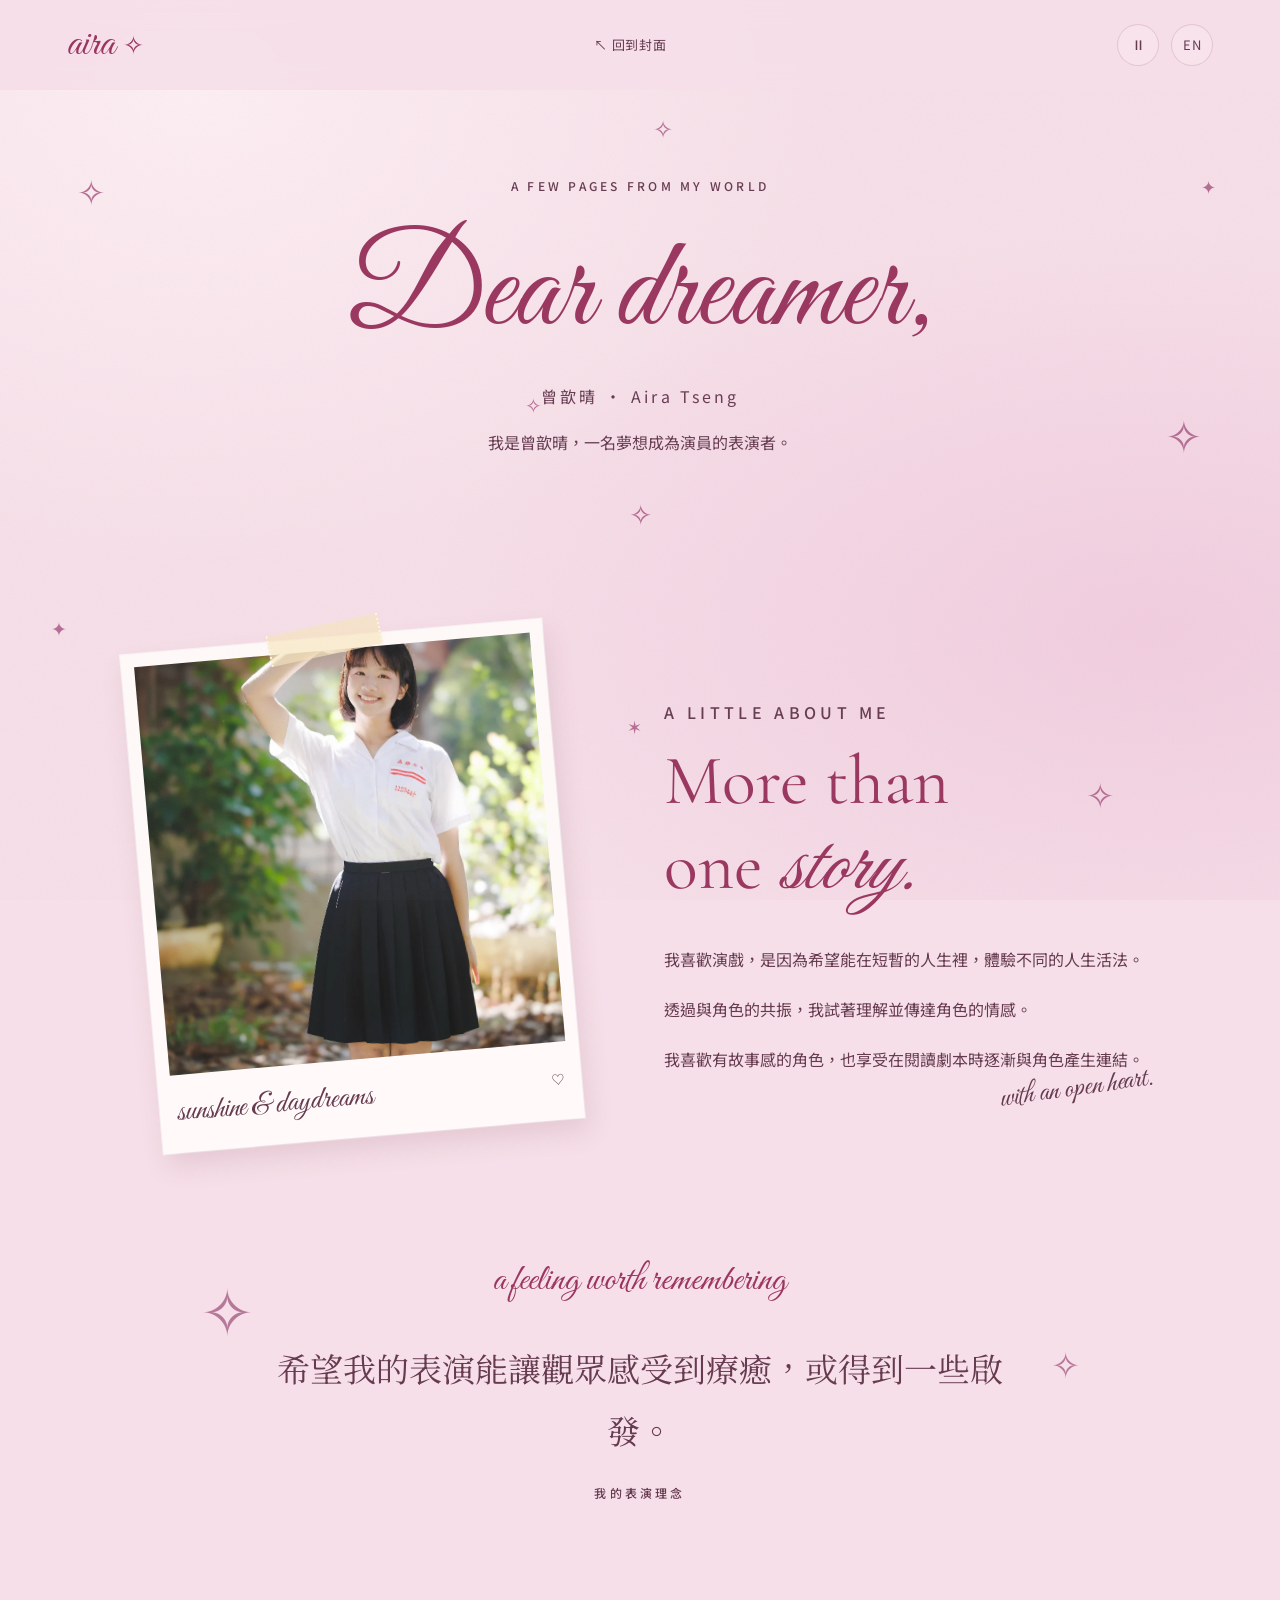
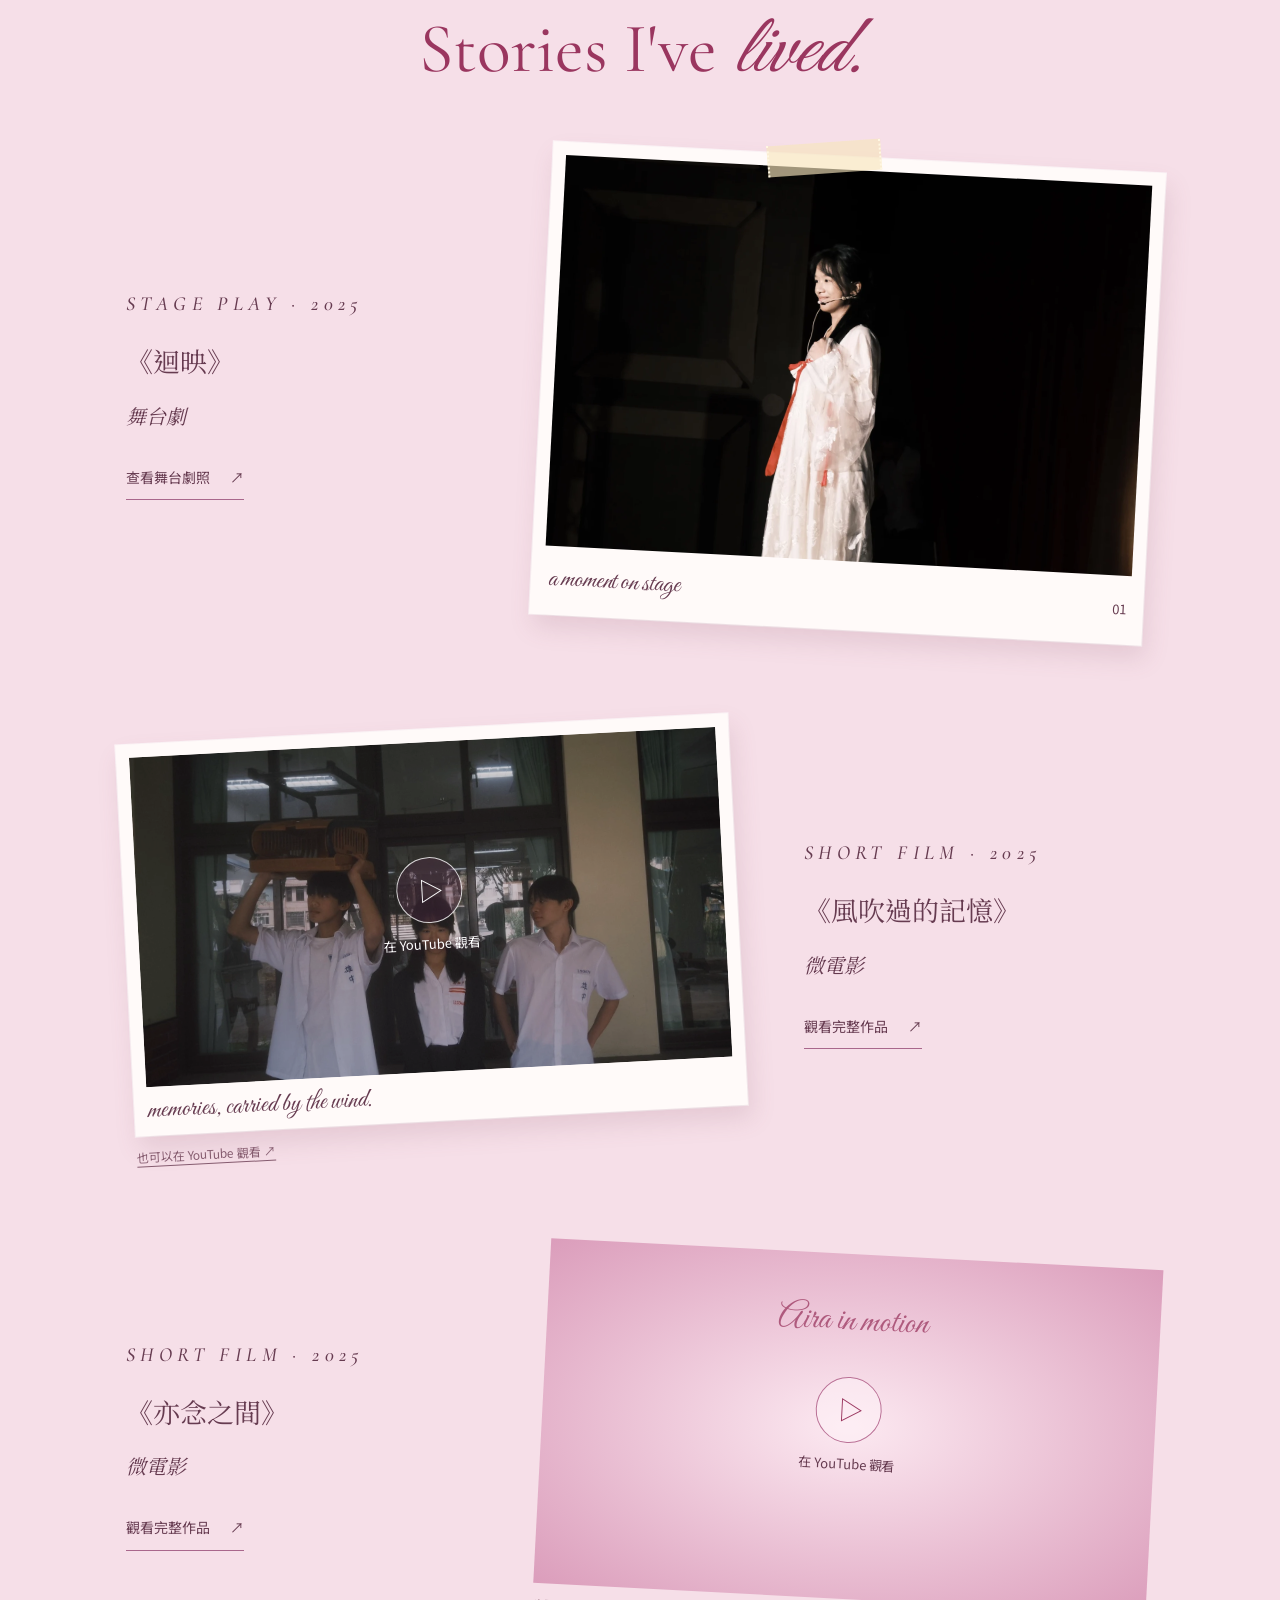
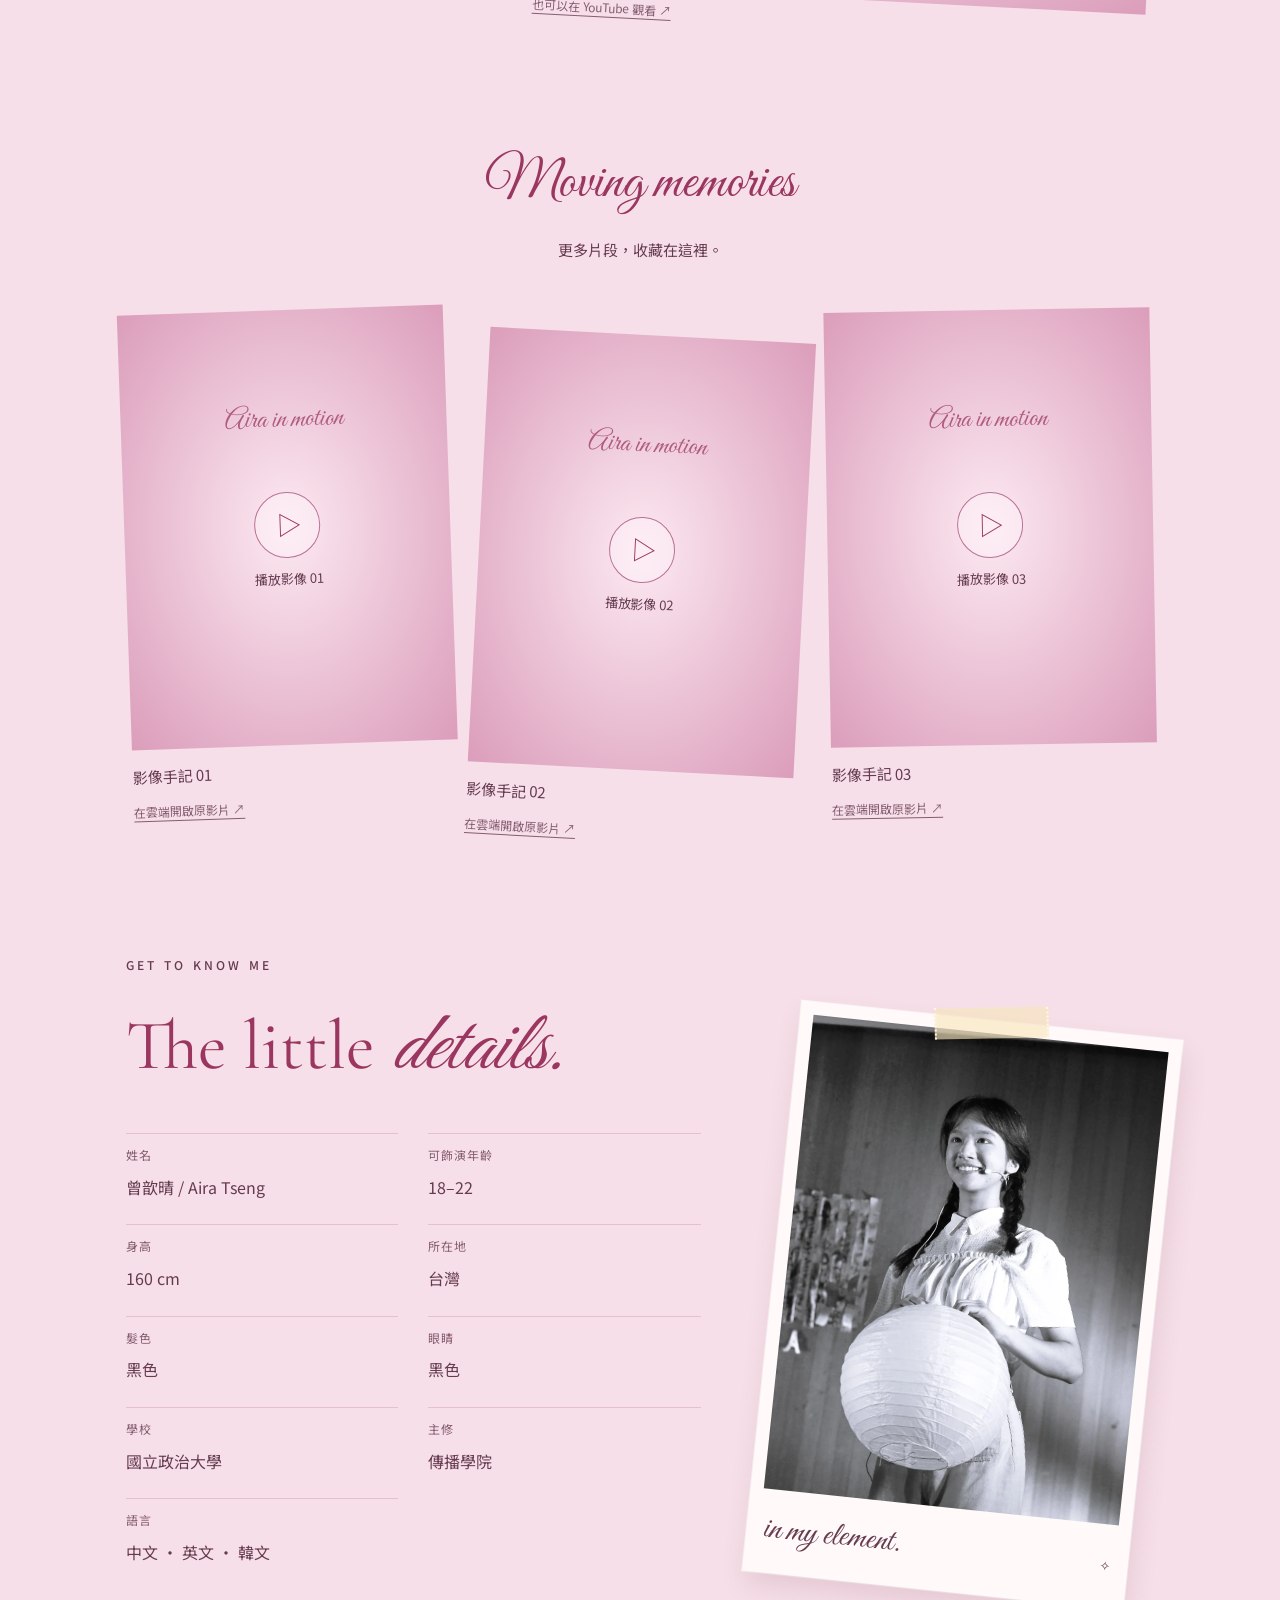
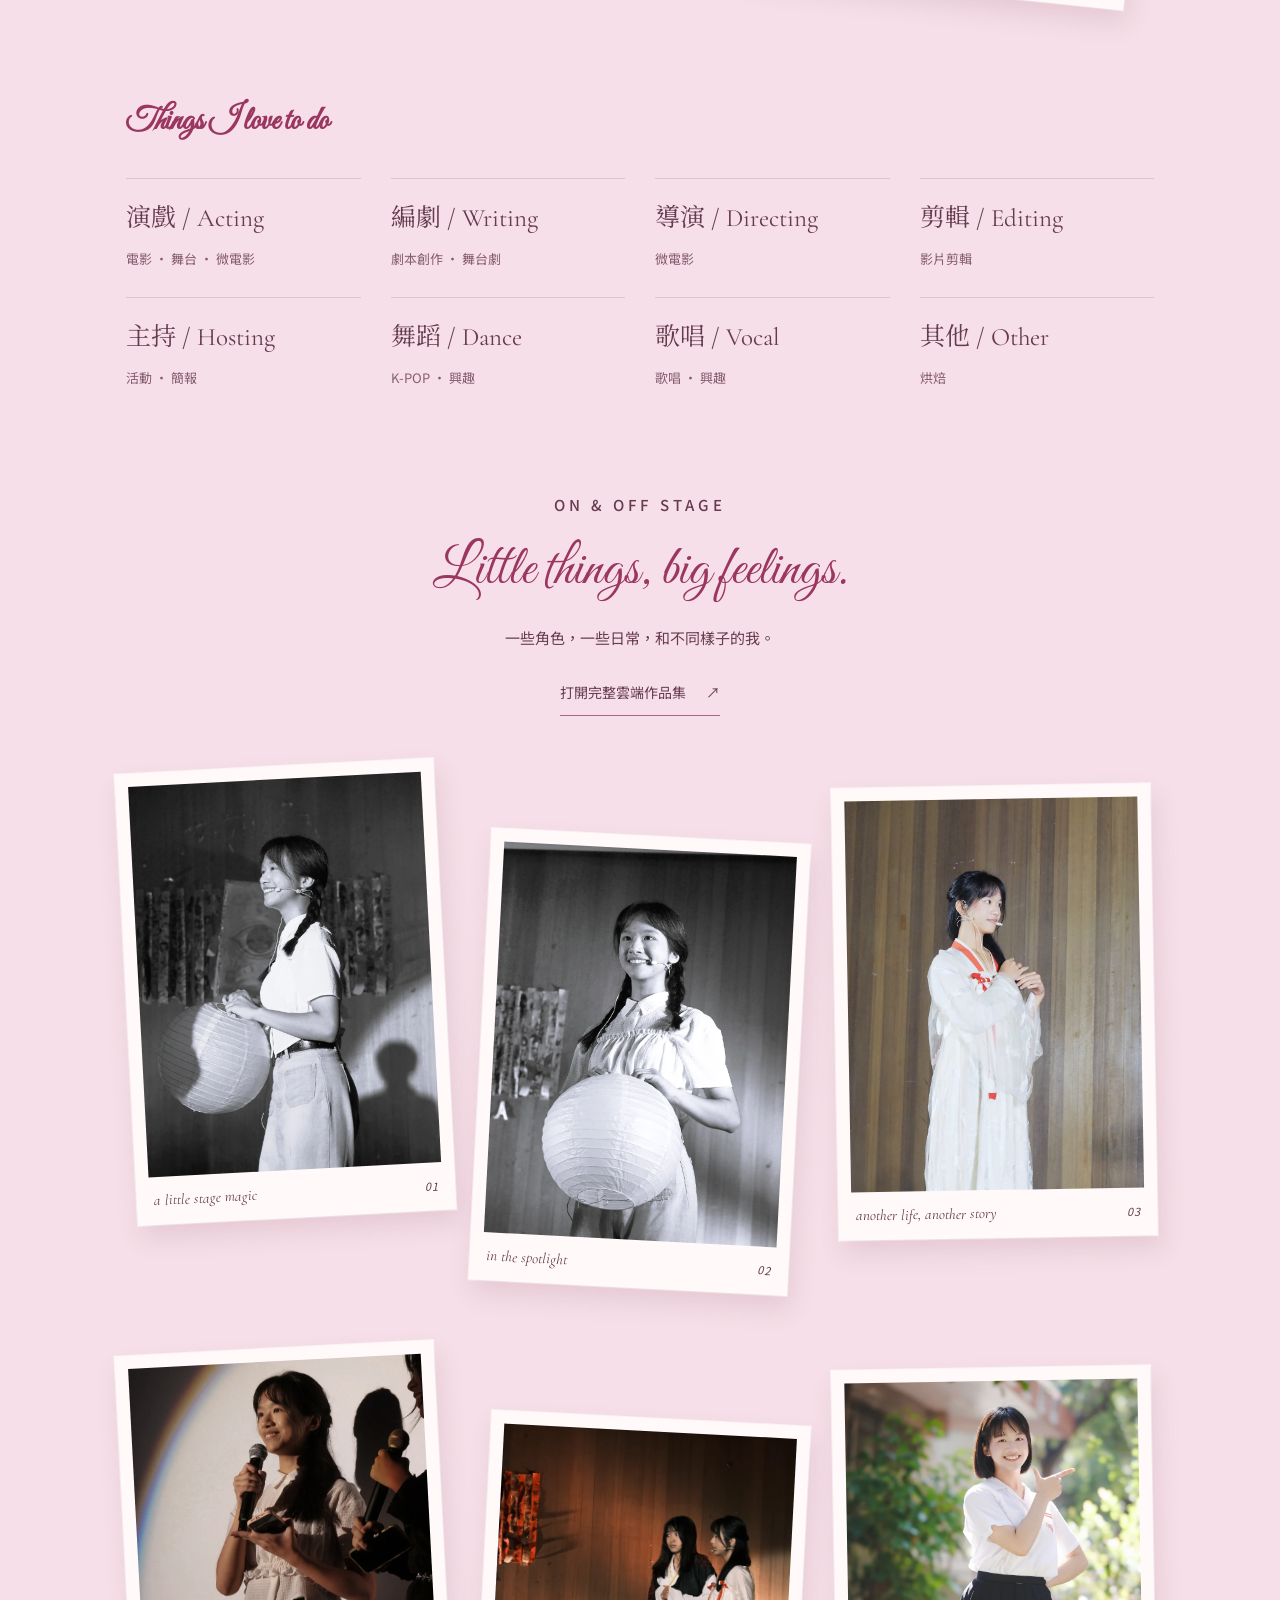
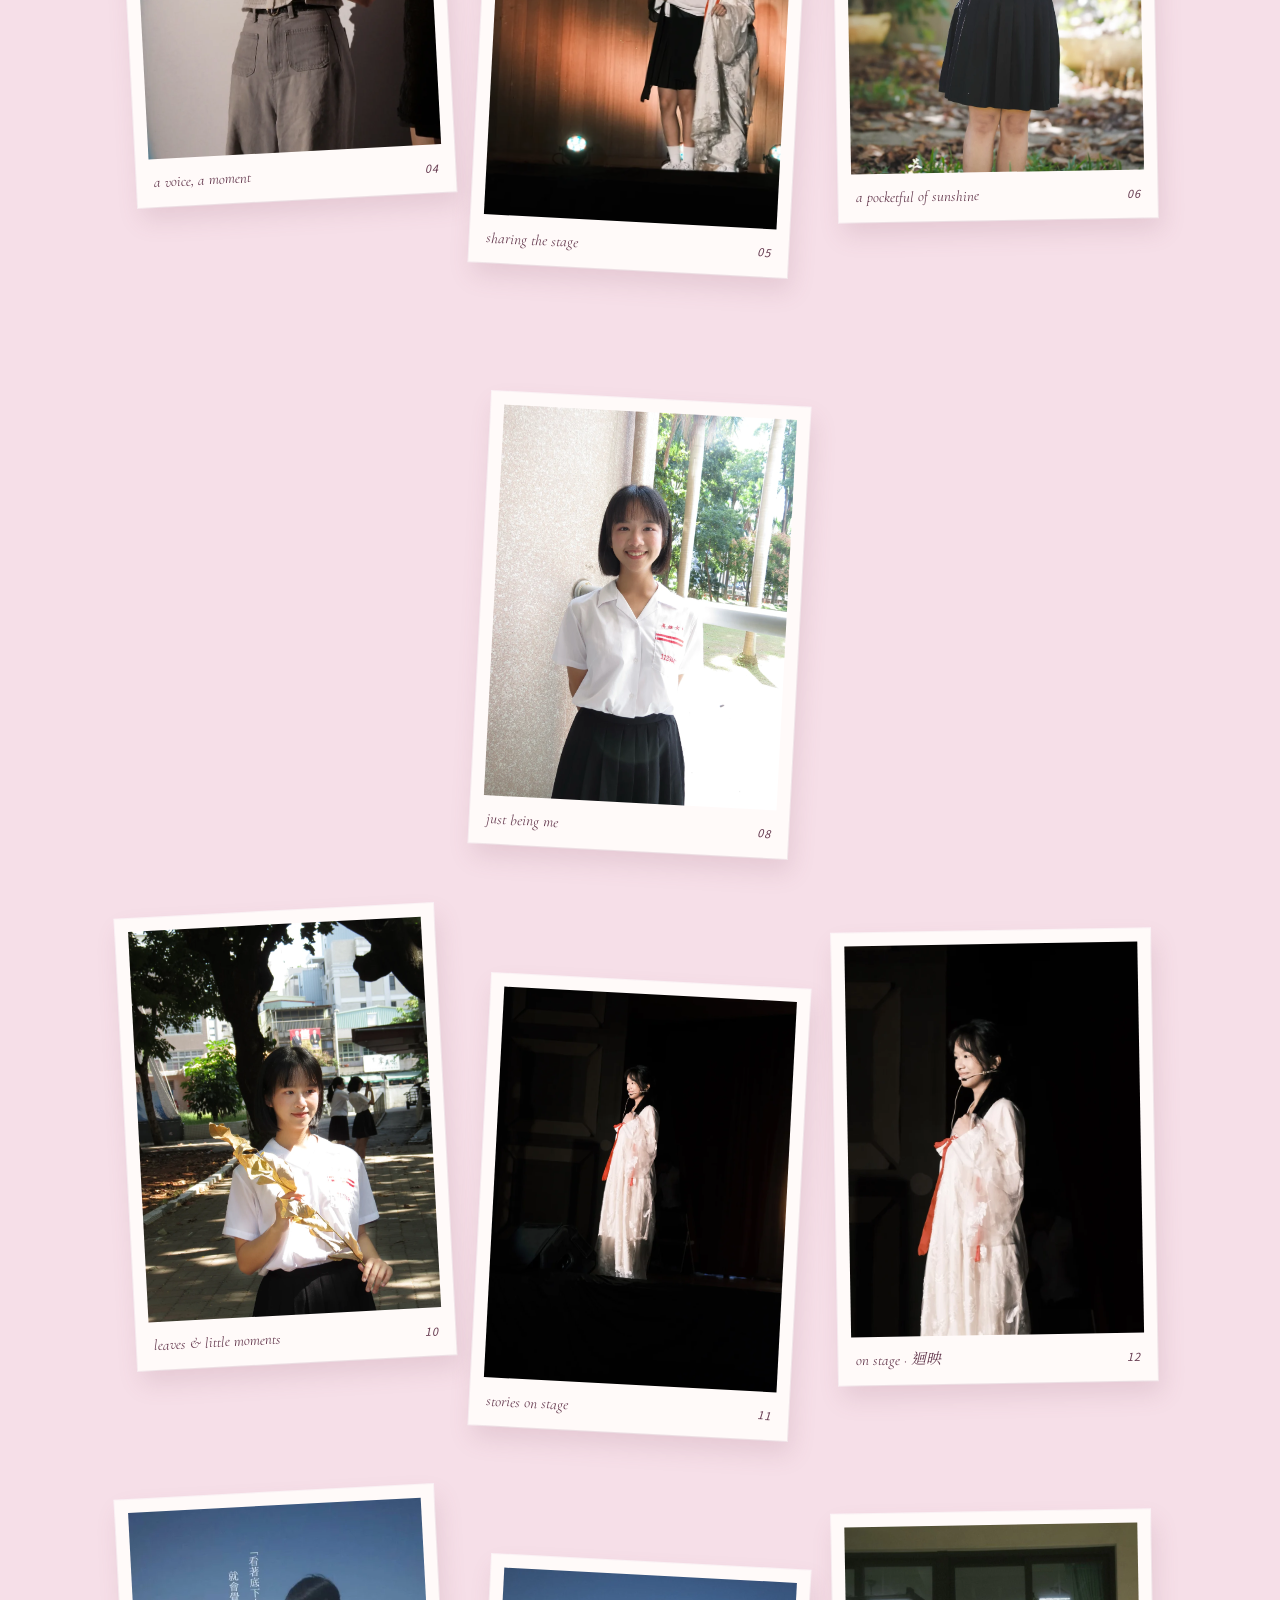
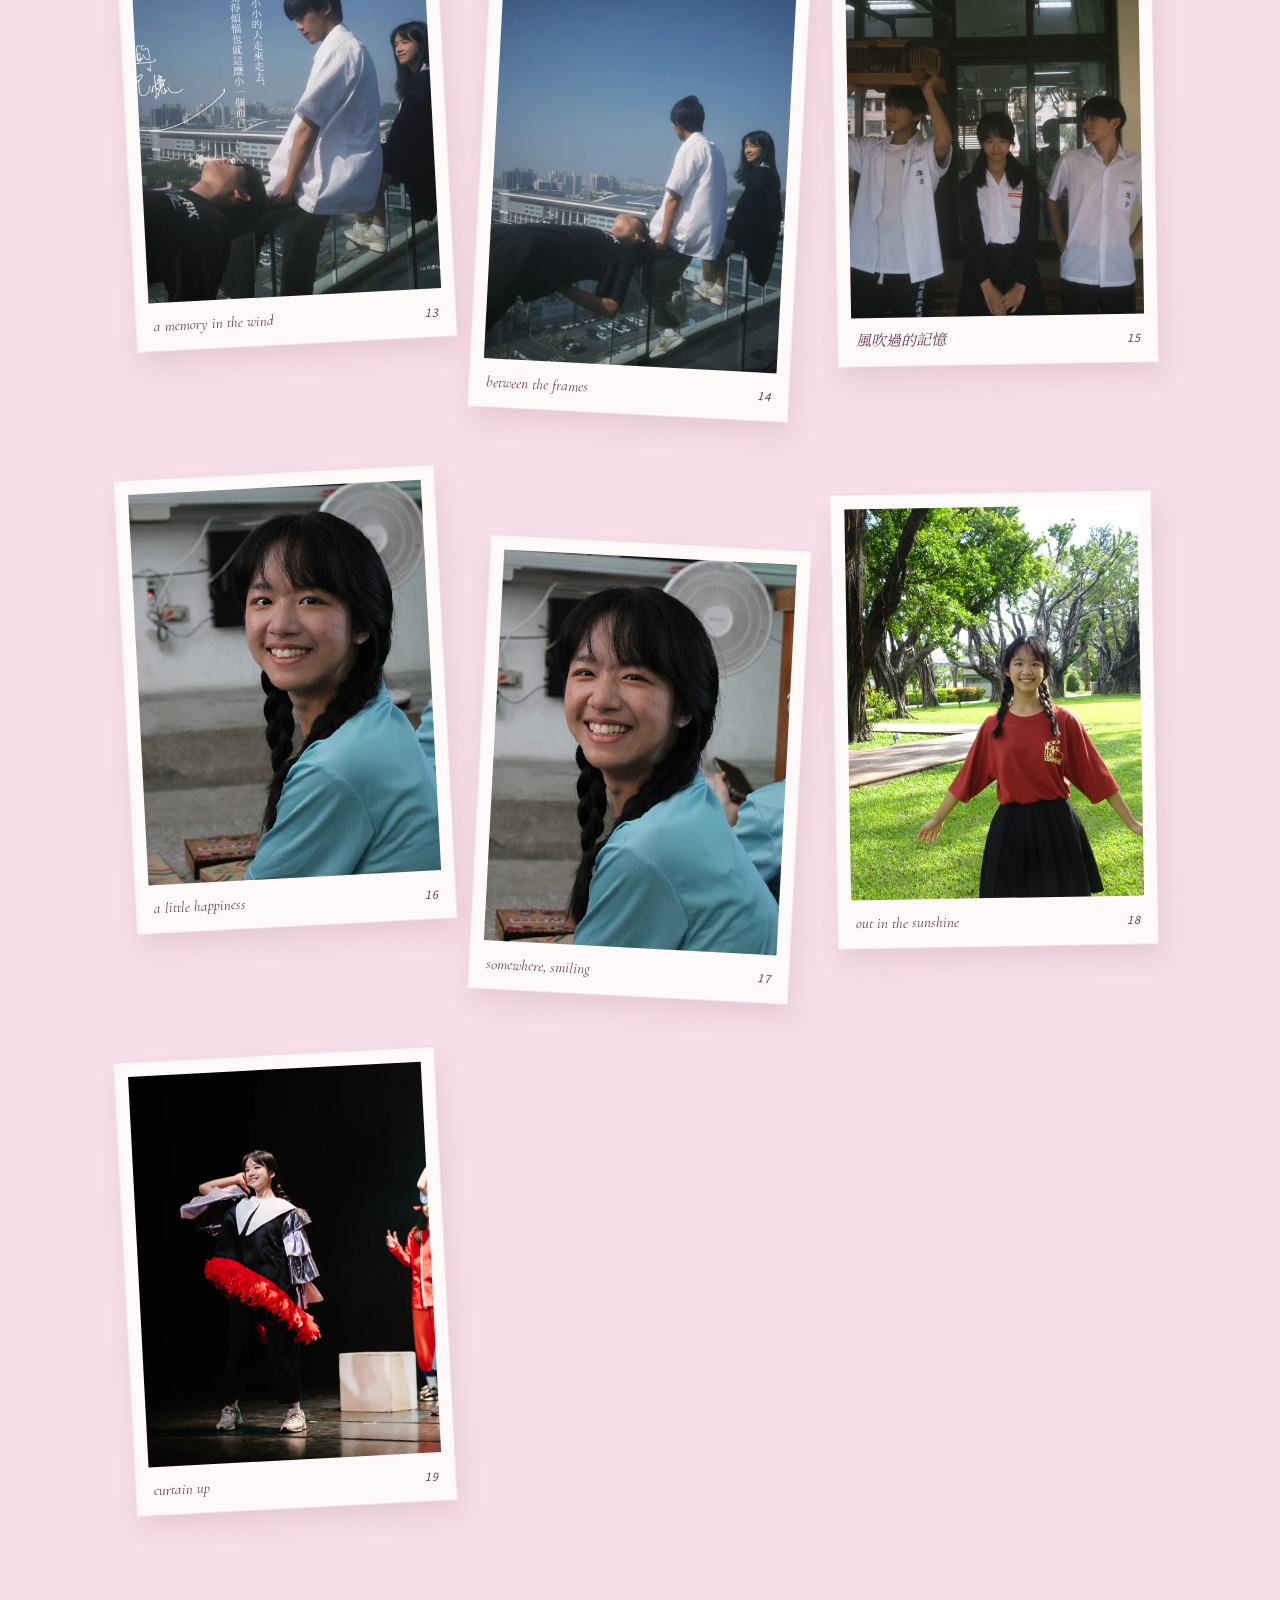
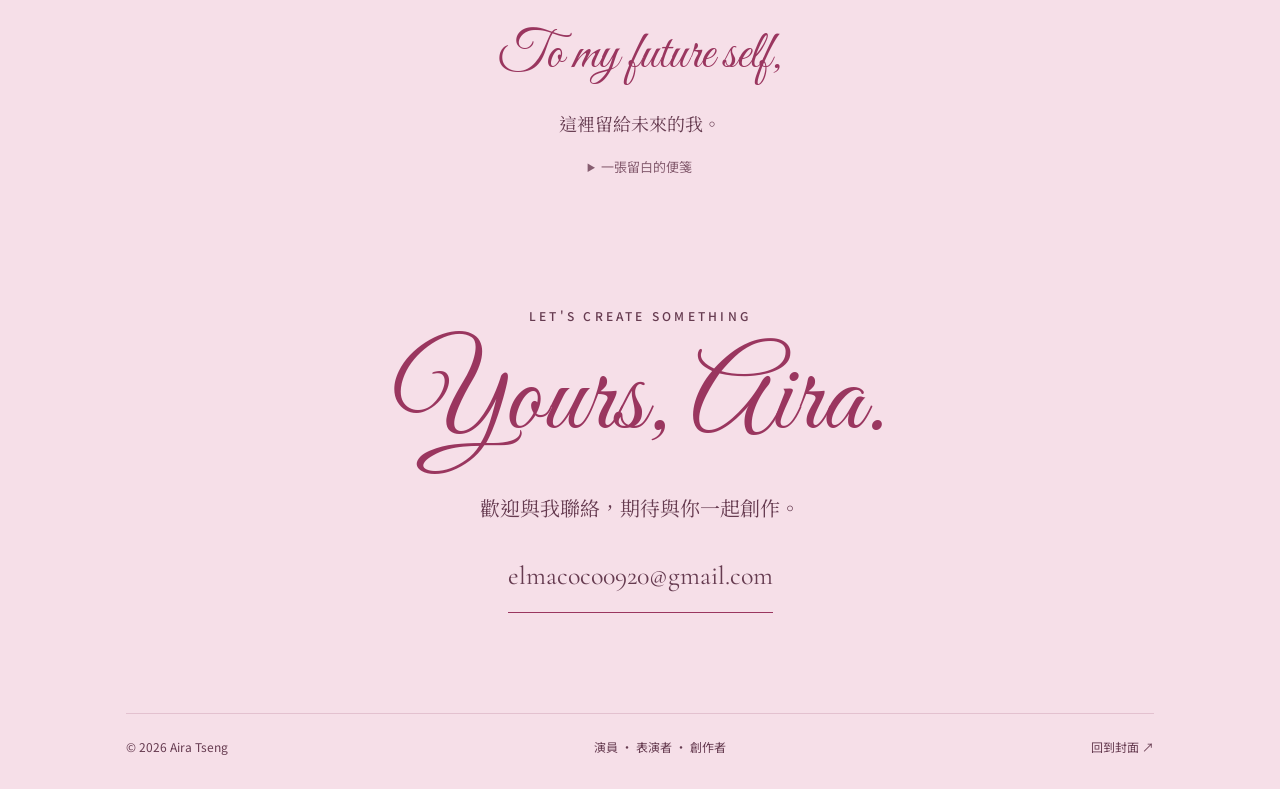
==== portfolio.html @ 515ac68b "Redesign Aira portfolio as a pink dreamcore photo journal Add a portrait cover and continuous portfo" ====
<!doctype html>
<html lang="zh-Hant">
<head>
  <meta charset="utf-8"><meta name="viewport" content="width=device-width, initial-scale=1">
  <meta name="description" content="曾歆晴 Aira Tseng 的表演作品、劇照、形象照與故事。">
  <meta name="theme-color" content="#f6dfe8"><title>Inside Aira's world · 曾歆晴作品集</title>
  <link rel="icon" href="data:image/svg+xml,%3Csvg xmlns='http://www.w3.org/2000/svg' viewBox='0 0 32 32'%3E%3Crect width='32' height='32' rx='16' fill='%23f6dfe8'/%3E%3Ctext x='16' y='24' font-size='27' text-anchor='middle' fill='%239e3f69'%3E✧%3C/text%3E%3C/svg%3E">
  <link rel="preconnect" href="https://fonts.googleapis.com"><link rel="preconnect" href="https://fonts.gstatic.com" crossorigin>
  <link href="https://fonts.googleapis.com/css2?family=Cormorant+Garamond:ital,wght@0,400;0,500;1,400;1,500&family=Great+Vibes&family=Noto+Sans+TC:wght@400;500&family=Noto+Serif+TC:wght@400;500&display=swap" rel="stylesheet">
  <link rel="stylesheet" href="style.css?v=3"><script src="site.js?v=3" defer></script>
</head>
<body class="story-page">
  <a class="skip" href="#main" data-zh="跳至內容" data-en="Skip to content">跳至內容</a>
  <div class="sky" aria-hidden="true"><span>✧</span><span>✦</span><span>✧</span><span>✶</span><span>✧</span><span>✦</span><span>✧</span><span>✧</span></div>
  <header class="site-header"><a class="wordmark" href="index.html" aria-label="Aira Tseng 首頁">aira<span>✧</span></a><a class="back-home" href="index.html" data-zh="↖ 回到封面" data-en="↖ Back to cover">↖ 回到封面</a><div class="header-actions"><button class="motion-toggle" type="button" aria-label="暫停動畫" aria-pressed="false">Ⅱ</button><button class="language-toggle" type="button" aria-label="Switch to English">EN</button></div></header>
  <main class="story" id="main">
    <div class="story-intro"><p class="eyebrow">A FEW PAGES FROM MY WORLD</p><h1>Dear dreamer,</h1><p class="intro-name">曾歆晴 · Aira Tseng</p><p data-zh="我是曾歆晴，一名夢想成為演員的表演者。" data-en="I am Aira Tseng, a young performer who dreams of becoming an actress.">我是曾歆晴，一名夢想成為演員的表演者。</p><span class="small-star" aria-hidden="true">✧</span></div>
    <div class="story-row reveal">
      <figure class="polaroid story-photo photo-tape floaty"><img src="images/img_7759.webp" alt="曾歆晴在陽光下，舉手遮陽的形象照" width="975" height="1300"><figcaption><span class="handwritten">sunshine & daydreams</span><span>♡</span></figcaption></figure>
      <div class="story-copy"><p class="eyebrow">A LITTLE ABOUT ME</p><h2>More than<br>one <em>story.</em></h2><p data-zh="我喜歡演戲，是因為希望能在短暫的人生裡，體驗不同的人生活法。" data-en="I love acting because it allows me to experience different ways of living within one lifetime.">我喜歡演戲，是因為希望能在短暫的人生裡，體驗不同的人生活法。</p><p data-zh="透過與角色的共振，我試著理解並傳達角色的情感。" data-en="By connecting with a character, I try to understand and communicate their emotions.">透過與角色的共振，我試著理解並傳達角色的情感。</p><p data-zh="我喜歡有故事感的角色，也享受在閱讀劇本時逐漸與角色產生連結。" data-en="I am drawn to characters with a strong sense of story. While reading a script, I enjoy discovering the small details that gradually build a connection between myself and the character.">我喜歡有故事感的角色，也享受在閱讀劇本時逐漸與角色產生連結。</p><span class="handwritten margin-note" aria-hidden="true">with an open heart.</span></div>
    </div>
    <div class="story-quote reveal"><span class="handwritten">a feeling worth remembering</span><blockquote data-zh="希望我的表演能讓觀眾感受到療癒，或得到一些啟發。" data-en="Through acting, I hope to create moments that bring audiences comfort, inspiration, or a new way of seeing the world.">希望我的表演能讓觀眾感受到療癒，或得到一些啟發。</blockquote><p class="eyebrow" data-zh="我的表演理念" data-en="MY ACTING PHILOSOPHY">我的表演理念</p></div>
    <h2 class="flow-heading reveal">Stories I've <em>lived.</em></h2>
    <div class="work-row reveal">
      <figure class="polaroid work-visual photo-tape"><img src="images/work1-web.webp" alt="《迴映》舞台劇劇照，Aira 穿著白色戲服演出" width="1600" height="1067" loading="lazy"><figcaption><span class="photo-caption">a moment on stage</span><span>01</span></figcaption></figure>
      <div class="work-copy"><p class="eyebrow">STAGE PLAY · 2025</p><h3>《迴映》</h3><p data-zh="舞台劇" data-en="Stage performance">舞台劇</p><a class="text-link" href="https://drive.google.com/file/d/1WUUMarg6Ea7r9si_sTiyRuPxediJ0BT3/view?usp=drivesdk" target="_blank" rel="noopener noreferrer"><span data-zh="查看舞台劇照" data-en="View the stage photo">查看舞台劇照</span><span aria-hidden="true">↗</span></a></div>
    </div>
    <div class="work-row reveal">
      <div class="work-visual"><div class="polaroid"><div class="video-frame"><img src="images/work2-web.webp" alt="《風吹過的記憶》電影劇照" width="1477" height="1108" loading="lazy"><a class="play-button" href="https://www.youtube.com/watch?v=qkzKnTU5A84" target="_blank" rel="noopener noreferrer" aria-label="在 YouTube 觀看《風吹過的記憶》"><span aria-hidden="true">▷</span><span class="play-label" data-zh="在 YouTube 觀看" data-en="Watch on YouTube">在 YouTube 觀看</span></a></div><div class="photo-caption">memories, carried by the wind.</div></div><p class="video-footnote"><a href="https://www.youtube.com/watch?v=qkzKnTU5A84" target="_blank" rel="noopener noreferrer" data-zh="也可以在 YouTube 觀看 ↗" data-en="Watch on YouTube ↗">也可以在 YouTube 觀看 ↗</a></p></div>
      <div class="work-copy"><p class="eyebrow">SHORT FILM · 2025</p><h3>《風吹過的記憶》</h3><p data-zh="微電影" data-en="Short film">微電影</p><a class="text-link" href="https://www.youtube.com/watch?v=qkzKnTU5A84" target="_blank" rel="noopener noreferrer"><span data-zh="觀看完整作品" data-en="Watch the full film">觀看完整作品</span><span aria-hidden="true">↗</span></a></div>
    </div>
    <div class="work-row reveal">
      <div class="work-visual"><div class="video-frame no-poster"><a class="play-button" href="https://www.youtube.com/watch?v=nhxou2wKA70" target="_blank" rel="noopener noreferrer" aria-label="在 YouTube 觀看《亦念之間》"><span aria-hidden="true">▷</span><span class="play-label" data-zh="在 YouTube 觀看" data-en="Watch on YouTube">在 YouTube 觀看</span></a></div><p class="video-footnote"><a href="https://www.youtube.com/watch?v=nhxou2wKA70" target="_blank" rel="noopener noreferrer" data-zh="也可以在 YouTube 觀看 ↗" data-en="Watch on YouTube ↗">也可以在 YouTube 觀看 ↗</a></p></div>
      <div class="work-copy"><p class="eyebrow">SHORT FILM · 2025</p><h3>《亦念之間》</h3><p data-zh="微電影" data-en="Short film">微電影</p><a class="text-link" href="https://www.youtube.com/watch?v=nhxou2wKA70" target="_blank" rel="noopener noreferrer"><span data-zh="觀看完整作品" data-en="Watch the full film">觀看完整作品</span><span aria-hidden="true">↗</span></a></div>
    </div>
    <div class="cloud-intro reveal"><h2 class="handwritten">Moving memories</h2><p data-zh="更多片段，收藏在這裡。" data-en="A few more moments, in motion.">更多片段，收藏在這裡。</p></div>
    <div class="reel-list" id="cloud-videos"><article class="reel reveal"><div class="video-frame no-poster"><button class="play-button" type="button" data-title="雲端影像 01" data-src="https://drive.google.com/file/d/1liKOAI0Fth-9k1uN3E4d8uK450Sjr-48/preview" aria-label="播放雲端影像 01"><span aria-hidden="true">▷</span><span class="play-label" data-zh="播放影像 01" data-en="Play film 01">播放影像 01</span></button></div><h3 data-zh="影像手記 01" data-en="Motion diary 01">影像手記 01</h3><p class="video-footnote"><a href="https://drive.google.com/file/d/1liKOAI0Fth-9k1uN3E4d8uK450Sjr-48/view?usp=drivesdk" target="_blank" rel="noopener noreferrer" data-zh="在雲端開啟原影片 ↗" data-en="Open original in Drive ↗">在雲端開啟原影片 ↗</a></p></article>
<article class="reel reveal"><div class="video-frame no-poster"><button class="play-button" type="button" data-title="雲端影像 02" data-src="https://drive.google.com/file/d/1Aqj6tz7KRxsLlrh9KFOgupbGcUm7GP65/preview" aria-label="播放雲端影像 02"><span aria-hidden="true">▷</span><span class="play-label" data-zh="播放影像 02" data-en="Play film 02">播放影像 02</span></button></div><h3 data-zh="影像手記 02" data-en="Motion diary 02">影像手記 02</h3><p class="video-footnote"><a href="https://drive.google.com/file/d/1Aqj6tz7KRxsLlrh9KFOgupbGcUm7GP65/view?usp=drivesdk" target="_blank" rel="noopener noreferrer" data-zh="在雲端開啟原影片 ↗" data-en="Open original in Drive ↗">在雲端開啟原影片 ↗</a></p></article>
<article class="reel reveal"><div class="video-frame no-poster"><button class="play-button" type="button" data-title="雲端影像 03" data-src="https://drive.google.com/file/d/1UUnRwyfEywWvNVIiDwDxkICgXUs2dk0b/preview" aria-label="播放雲端影像 03"><span aria-hidden="true">▷</span><span class="play-label" data-zh="播放影像 03" data-en="Play film 03">播放影像 03</span></button></div><h3 data-zh="影像手記 03" data-en="Motion diary 03">影像手記 03</h3><p class="video-footnote"><a href="https://drive.google.com/file/d/1UUnRwyfEywWvNVIiDwDxkICgXUs2dk0b/view?usp=drivesdk" target="_blank" rel="noopener noreferrer" data-zh="在雲端開啟原影片 ↗" data-en="Open original in Drive ↗">在雲端開啟原影片 ↗</a></p></article></div>
    <div class="profile-flow reveal">
      <div><p class="eyebrow">GET TO KNOW ME</p><h2 class="flow-heading" style="text-align:left;margin-bottom:20px">The little <em>details.</em></h2><dl class="profile-list">
        <div><dt data-zh="姓名" data-en="Name">姓名</dt><dd>曾歆晴 / Aira Tseng</dd></div>
        <div><dt data-zh="可飾演年齡" data-en="Playing age">可飾演年齡</dt><dd>18–22</dd></div>
        <div><dt data-zh="身高" data-en="Height">身高</dt><dd>160 cm</dd></div>
        <div><dt data-zh="所在地" data-en="Based in">所在地</dt><dd data-zh="台灣" data-en="Taiwan">台灣</dd></div>
        <div><dt data-zh="髮色" data-en="Hair">髮色</dt><dd data-zh="黑色" data-en="Black">黑色</dd></div>
        <div><dt data-zh="眼睛" data-en="Eyes">眼睛</dt><dd data-zh="黑色" data-en="Black">黑色</dd></div>
        <div><dt data-zh="學校" data-en="Education">學校</dt><dd data-zh="國立政治大學" data-en="National Chengchi University">國立政治大學</dd></div>
        <div><dt data-zh="主修" data-en="Major">主修</dt><dd data-zh="傳播學院" data-en="College of Communication">傳播學院</dd></div>
        <div><dt data-zh="語言" data-en="Languages">語言</dt><dd data-zh="中文 · 英文 · 韓文" data-en="Mandarin · English · Korean">中文 · 英文 · 韓文</dd></div>
      </dl></div>
      <div class="profile-side"><figure class="polaroid photo-tape floaty"><img src="images/p7080029.webp" alt="Aira 手持燈籠的黑白舞台照片" width="975" height="1300" loading="lazy"><figcaption><span class="handwritten">in my element.</span><span>✧</span></figcaption></figure></div>
    </div>
    <div class="reveal"><h2 class="skills-intro">Things I love to do</h2><div class="skills-list">
      <div><h3 data-zh="演戲 / Acting" data-en="Acting">演戲 / Acting</h3><p data-zh="電影 · 舞台 · 微電影" data-en="Film · Stage · Micro film">電影 · 舞台 · 微電影</p></div>
      <div><h3 data-zh="編劇 / Writing" data-en="Writing">編劇 / Writing</h3><p data-zh="劇本創作 · 舞台劇" data-en="Screenwriting · Stage play">劇本創作 · 舞台劇</p></div>
      <div><h3 data-zh="導演 / Directing" data-en="Directing">導演 / Directing</h3><p data-zh="微電影" data-en="Micro film">微電影</p></div>
      <div><h3 data-zh="剪輯 / Editing" data-en="Editing">剪輯 / Editing</h3><p data-zh="影片剪輯" data-en="Video editing">影片剪輯</p></div>
      <div><h3 data-zh="主持 / Hosting" data-en="Hosting">主持 / Hosting</h3><p data-zh="活動 · 簡報" data-en="Events · Presentations">活動 · 簡報</p></div>
      <div><h3 data-zh="舞蹈 / Dance" data-en="Dance">舞蹈 / Dance</h3><p data-zh="K-POP · 興趣" data-en="K-pop · Hobby">K-POP · 興趣</p></div>
      <div><h3 data-zh="歌唱 / Vocal" data-en="Vocal">歌唱 / Vocal</h3><p data-zh="歌唱 · 興趣" data-en="Singing · Hobby">歌唱 · 興趣</p></div>
      <div><h3 data-zh="其他 / Other" data-en="Other">其他 / Other</h3><p data-zh="烘焙" data-en="Baking">烘焙</p></div>
    </div></div>
    <div class="cloud-intro reveal"><p class="eyebrow">ON & OFF STAGE</p><h2 class="handwritten">Little things, big feelings.</h2><p data-zh="一些角色，一些日常，和不同樣子的我。" data-en="Different characters, ordinary days, and a few versions of me.">一些角色，一些日常，和不同樣子的我。</p><a class="text-link" href="https://drive.google.com/drive/folders/1clIkVFsG1lZbngKLURyBcc0VFT5H1B66?usp=sharing" target="_blank" rel="noopener noreferrer"><span data-zh="打開完整雲端作品集" data-en="Open the complete archive">打開完整雲端作品集</span><span aria-hidden="true">↗</span></a></div>
    <div class="gallery" aria-label="Aira 的劇照與形象照"><a class="polaroid reveal" href="images/p7080028.webp" data-gallery data-label="a little stage magic" data-original="https://drive.google.com/file/d/123PiZOZjmZruuSfqgx51YGmbeb1kS-wZ/view?usp=drivesdk" aria-label="放大照片：Aira 手持燈籠的黑白舞台側身照"><figure><img src="images/p7080028.webp" alt="Aira 手持燈籠的黑白舞台側身照" loading="lazy" width="600" height="800"><figcaption><span>a little stage magic</span><span class="photo-number">01</span></figcaption></figure></a>
<a class="polaroid reveal" href="images/p7080029.webp" data-gallery data-label="in the spotlight" data-original="https://drive.google.com/file/d/1Xg4SWLhyvN2v5M7bNBJtQgzge2ogQNRo/view?usp=drivesdk" aria-label="放大照片：Aira 手持燈籠微笑的黑白舞台照"><figure><img src="images/p7080029.webp" alt="Aira 手持燈籠微笑的黑白舞台照" loading="lazy" width="600" height="800"><figcaption><span>in the spotlight</span><span class="photo-number">02</span></figcaption></figure></a>
<a class="polaroid reveal" href="images/p7080293.webp" data-gallery data-label="another life, another story" data-original="https://drive.google.com/file/d/1jLKBVhcdlGgezODHSfS-RV8_nGQSGLBr/view?usp=drivesdk" aria-label="放大照片：Aira 穿白色戲服的舞台照片"><figure><img src="images/p7080293.webp" alt="Aira 穿白色戲服的舞台照片" loading="lazy" width="600" height="800"><figcaption><span>another life, another story</span><span class="photo-number">03</span></figcaption></figure></a>
<a class="polaroid reveal" href="images/dsc04129.webp" data-gallery data-label="a voice, a moment" data-original="https://drive.google.com/file/d/1mJQmqeizis8TlJOFYqeM3hci3A6tZRP3/view?usp=drivesdk" aria-label="放大照片：Aira 手持麥克風的活動照片"><figure><img src="images/dsc04129.webp" alt="Aira 手持麥克風的活動照片" loading="lazy" width="600" height="800"><figcaption><span>a voice, a moment</span><span class="photo-number">04</span></figcaption></figure></a>
<a class="polaroid reveal" href="images/dscf1035.webp" data-gallery data-label="sharing the stage" data-original="https://drive.google.com/file/d/1WQRXUNLcv2heI3FSow8q9WkZgAzrSmpT/view?usp=drivesdk" aria-label="放大照片：Aira 與另一位表演者同台的活動照"><figure><img src="images/dscf1035.webp" alt="Aira 與另一位表演者同台的活動照" loading="lazy" width="600" height="800"><figcaption><span>sharing the stage</span><span class="photo-number">05</span></figcaption></figure></a>
<a class="polaroid reveal" href="images/img_7760.webp" data-gallery data-label="a pocketful of sunshine" data-original="https://drive.google.com/file/d/1Y-TKHVB7R-WspPEmN-Nr06g72L1fL8wq/view?usp=drivesdk" aria-label="放大照片：Aira 在樹下比手勢的全身形象照"><figure><img src="images/img_7760.webp" alt="Aira 在樹下比手勢的全身形象照" loading="lazy" width="600" height="800"><figcaption><span>a pocketful of sunshine</span><span class="photo-number">06</span></figcaption></figure></a>
<a class="polaroid reveal" href="images/img_7759.webp" data-gallery data-label="hello, sunshine" data-original="https://drive.google.com/file/d/1_-yz0Ft_Y-q6Wf9A83ZL3eXqQyTccAVV/view?usp=drivesdk" aria-label="放大照片：Aira 在樹下遮陽的全身形象照"><figure><img src="images/img_7759.webp" alt="Aira 在樹下遮陽的全身形象照" loading="lazy" width="600" height="800"><figcaption><span>hello, sunshine</span><span class="photo-number">07</span></figcaption></figure></a>
<a class="polaroid reveal" href="images/img_6667.webp" data-gallery data-label="just being me" data-original="https://drive.google.com/file/d/1pIeAdp_txLhOPFcLrOyfGQgeIBHkNWgB/view?usp=drivesdk" aria-label="放大照片：Aira 穿白襯衫的個人形象照"><figure><img src="images/img_6667.webp" alt="Aira 穿白襯衫的個人形象照" loading="lazy" width="600" height="800"><figcaption><span>just being me</span><span class="photo-number">08</span></figcaption></figure></a>
<a class="polaroid reveal" href="images/hero-web.webp" data-gallery data-label="a little daydream" data-original="https://drive.google.com/file/d/1uKNwptwr0Yz3EuWlaqjTzY5QOI45LJjI/view?usp=drivesdk" aria-label="放大照片：Aira 手持樹葉的個人照片"><figure><img src="images/hero-web.webp" alt="Aira 手持樹葉的個人照片" loading="lazy" width="600" height="800"><figcaption><span>a little daydream</span><span class="photo-number">09</span></figcaption></figure></a>
<a class="polaroid reveal" href="images/img_6656.webp" data-gallery data-label="leaves &amp; little moments" data-original="https://drive.google.com/file/d/1fY_toTFYQMq8Iw9GOCry--R-96JD3TXG/view?usp=drivesdk" aria-label="放大照片：Aira 在樹下手持葉子的全身照"><figure><img src="images/img_6656.webp" alt="Aira 在樹下手持葉子的全身照" loading="lazy" width="600" height="800"><figcaption><span>leaves &amp; little moments</span><span class="photo-number">10</span></figcaption></figure></a>
<a class="polaroid reveal" href="images/dscf1077.webp" data-gallery data-label="stories on stage" data-original="https://drive.google.com/file/d/1uX2IYGWk32fyDwKYdNQL4Ge4HjJtptOd/view?usp=drivesdk" aria-label="放大照片：Aira 站在舞台燈光下的白衣劇照"><figure><img src="images/dscf1077.webp" alt="Aira 站在舞台燈光下的白衣劇照" loading="lazy" width="600" height="800"><figcaption><span>stories on stage</span><span class="photo-number">11</span></figcaption></figure></a>
<a class="polaroid reveal" href="images/work1-web.webp" data-gallery data-label="on stage · 迴映" data-original="https://drive.google.com/file/d/1WUUMarg6Ea7r9si_sTiyRuPxediJ0BT3/view?usp=drivesdk" aria-label="放大照片：《迴映》舞台劇照片"><figure><img src="images/work1-web.webp" alt="《迴映》舞台劇照片" loading="lazy" width="600" height="800"><figcaption><span>on stage · 迴映</span><span class="photo-number">12</span></figcaption></figure></a>
<a class="polaroid reveal" href="images/img_2971.webp" data-gallery data-label="a memory in the wind" data-original="https://drive.google.com/file/d/1k6Khnz-bh1MRjnuPxcCDl2FdkGMO8QQT/view?usp=drivesdk" aria-label="放大照片：《風吹過的記憶》宣傳影像"><figure><img src="images/img_2971.webp" alt="《風吹過的記憶》宣傳影像" loading="lazy" width="600" height="800"><figcaption><span>a memory in the wind</span><span class="photo-number">13</span></figcaption></figure></a>
<a class="polaroid reveal" href="images/img_2873.webp" data-gallery data-label="between the frames" data-original="https://drive.google.com/file/d/1fRgGUMfeexyndNyEPGGs_gh9lm0gmUuS/view?usp=drivesdk" aria-label="放大照片：《風吹過的記憶》屋頂劇照"><figure><img src="images/img_2873.webp" alt="《風吹過的記憶》屋頂劇照" loading="lazy" width="600" height="800"><figcaption><span>between the frames</span><span class="photo-number">14</span></figcaption></figure></a>
<a class="polaroid reveal" href="images/work2-web.webp" data-gallery data-label="風吹過的記憶" data-original="https://drive.google.com/file/d/1dO6rf0QskMhHiIhKkFnxycVu1zh4fbS7/view?usp=drivesdk" aria-label="放大照片：《風吹過的記憶》校園劇照"><figure><img src="images/work2-web.webp" alt="《風吹過的記憶》校園劇照" loading="lazy" width="600" height="800"><figcaption><span>風吹過的記憶</span><span class="photo-number">15</span></figcaption></figure></a>
<a class="polaroid reveal" href="images/img_0388.webp" data-gallery data-label="a little happiness" data-original="https://drive.google.com/file/d/1feVjv_1A_uy38xKxBxmxeGGLkD5k1YVz/view?usp=drivesdk" aria-label="放大照片：Aira 穿藍色上衣回頭微笑的照片"><figure><img src="images/img_0388.webp" alt="Aira 穿藍色上衣回頭微笑的照片" loading="lazy" width="600" height="800"><figcaption><span>a little happiness</span><span class="photo-number">16</span></figcaption></figure></a>
<a class="polaroid reveal" href="images/img_0387.webp" data-gallery data-label="somewhere, smiling" data-original="https://drive.google.com/file/d/1uVHopho85nYSnAbUdZkYmCdbE2POswCb/view?usp=drivesdk" aria-label="放大照片：Aira 穿藍色上衣的日常照片"><figure><img src="images/img_0387.webp" alt="Aira 穿藍色上衣的日常照片" loading="lazy" width="600" height="800"><figcaption><span>somewhere, smiling</span><span class="photo-number">17</span></figcaption></figure></a>
<a class="polaroid reveal" href="images/img_8546.webp" data-gallery data-label="out in the sunshine" data-original="https://drive.google.com/file/d/1h_jdCEgn0JZUgdeD6YvNc2-XWSXXVBFZ/view?usp=drivesdk" aria-label="放大照片：Aira 穿紅色上衣站在草地上的照片"><figure><img src="images/img_8546.webp" alt="Aira 穿紅色上衣站在草地上的照片" loading="lazy" width="600" height="800"><figcaption><span>out in the sunshine</span><span class="photo-number">18</span></figcaption></figure></a>
<a class="polaroid reveal" href="images/img_7747.webp" data-gallery data-label="curtain up" data-original="https://drive.google.com/file/d/17PyBn3xxu2dzykvdwBdwZgBgJaVc66fk/view?usp=drivesdk" aria-label="放大照片：Aira 揮舞紅色扇子的舞台照片"><figure><img src="images/img_7747.webp" alt="Aira 揮舞紅色扇子的舞台照片" loading="lazy" width="600" height="800"><figcaption><span>curtain up</span><span class="photo-number">19</span></figcaption></figure></a></div>
    <div class="future-note reveal"><h2>To my future self,</h2><p data-zh="這裡留給未來的我。" data-en="A story still waiting to be written.">這裡留給未來的我。</p><details><summary data-zh="一張留白的便箋" data-en="A little note for later">一張留白的便箋</summary><p data-zh="未來會放上屬於 Aira 自己的座右銘。" data-en="A personal motto will be added here.">未來會放上屬於 Aira 自己的座右銘。</p></details></div>
    <div class="contact-flow reveal"><p class="eyebrow">LET'S CREATE SOMETHING</p><h2>Yours, Aira.</h2><p class="contact-subtitle" data-zh="歡迎與我聯絡，期待與你一起創作。" data-en="Let's work together. Looking forward to creating with you.">歡迎與我聯絡，期待與你一起創作。</p><a class="email" href="mailto:elmacoco0920@gmail.com">elmacoco0920@gmail.com</a></div>
    <footer class="story-footer"><span>© 2026 Aira Tseng</span><span data-zh="演員 · 表演者 · 創作者" data-en="Actress · Performer · Creator">演員 · 表演者 · 創作者</span><a href="index.html" data-zh="回到封面 ↗" data-en="Back to cover ↗">回到封面 ↗</a></footer>
  </main>
  <dialog class="lightbox" aria-label="照片預覽"><header><span data-photo-name></span><button type="button" data-close aria-label="關閉照片">×</button></header><img alt=""><footer><a data-photo-original target="_blank" rel="noopener noreferrer" data-zh="查看雲端原圖 ↗" data-en="View original in Drive ↗">查看雲端原圖 ↗</a><nav aria-label="切換照片"><button type="button" data-prev aria-label="上一張">←</button><button type="button" data-next aria-label="下一張">→</button></nav></footer></dialog>
</body></html>
---- style.css ----
@charset "UTF-8";
:root{--pink:#f6dfe8;--ink:#663b50;--berry:#9a365f;--muted:#865d70;--line:#b97f9750;--paper:#fffaf9;--script:'Great Vibes','Snell Roundhand',cursive;--serif:'Cormorant Garamond','Noto Serif TC',serif;--body:'Noto Sans TC',sans-serif}
*{box-sizing:border-box}html{scroll-behavior:smooth;scroll-padding-top:90px}body{margin:0;color:var(--ink);font-family:var(--body);font-size:16px;line-height:1.9;background-color:var(--pink);background-image:radial-gradient(ellipse at 15% 10%,#fff5f7b0,transparent 42%),radial-gradient(ellipse at 90% 70%,#e8afd060,transparent 45%);background-attachment:fixed;overflow-x:clip}body::before{content:'';position:fixed;inset:0;z-index:20;pointer-events:none;opacity:.14;background-image:url("data:image/svg+xml,%3Csvg xmlns='http://www.w3.org/2000/svg' width='180' height='180'%3E%3Cfilter id='n'%3E%3CfeTurbulence type='fractalNoise' baseFrequency='.82' numOctaves='3' stitchTiles='stitch'/%3E%3C/filter%3E%3Cpath fill='%23996f80' opacity='.3' filter='url(%23n)' d='M0 0h180v180H0z'/%3E%3C/svg%3E")}
a{color:inherit;text-decoration:none}button{font:inherit;color:inherit}button,a{-webkit-tap-highlight-color:transparent}button{cursor:pointer}a:focus-visible,button:focus-visible,summary:focus-visible{outline:2px solid var(--berry);outline-offset:7px}img{display:block;max-width:100%;object-fit:cover}figure,p,h1,h2,h3{margin:0}p+p{margin-top:1em}button{border:0;background:none}.skip{position:fixed;left:15px;top:-100px;z-index:100;background:white;padding:10px}.skip:focus{top:10px}.site-header{position:relative;z-index:25;display:flex;align-items:center;justify-content:space-between;padding:24px 5.2%;gap:20px}.wordmark{font-family:var(--script);font-size:42px;line-height:1;color:var(--berry)}.wordmark span{font-family:var(--serif);font-size:25px;margin-left:8px}.header-note{font-family:var(--serif);font-style:italic;font-size:19px;letter-spacing:.025em}.header-actions{display:flex;gap:12px;align-items:center}.header-actions button{min-width:42px;min-height:42px;font-size:13px;letter-spacing:.06em;border:1px solid var(--line);border-radius:50%;background:#fff5f630}.motion-toggle{font-weight:500}.handwritten{font-family:var(--script);font-size:34px;font-weight:400}.eyebrow{font-size:12px;letter-spacing:.27em;font-weight:500}.sky{position:absolute;inset:0 0 auto;height:100svh;overflow:hidden;pointer-events:none;z-index:0}.sky span{position:absolute;color:#b56d93;animation:twinkle 5s ease-in-out infinite;font-family:Georgia,serif;font-size:34px}.sky span:nth-child(1){top:18%;left:6%}.sky span:nth-child(2){top:68%;left:4%;font-size:19px;animation-delay:-2s}.sky span:nth-child(3){top:12%;left:51%;font-size:24px}.sky span:nth-child(4){top:79%;left:49%;font-size:18px;animation-delay:-4s}.sky span:nth-child(5){top:44%;right:6%;font-size:45px}.sky span:nth-child(6){top:19%;right:5%;font-size:18px}.sky span:nth-child(7){top:85%;right:13%}.sky span:nth-child(8){top:43%;left:41%;font-size:20px;animation-delay:-1s}.cover{min-height:calc(100svh - 166px);max-width:1360px;margin:auto;display:grid;grid-template-columns:1fr 1fr;align-items:center;padding:28px 6% 45px;gap:40px;position:relative}.cover-type{position:relative;z-index:4;padding-left:28px}.cover-type>.eyebrow{margin-left:25px;margin-bottom:18px}.cover h1{font-weight:400;line-height:.8;color:var(--berry);position:relative;margin-left:-6px;padding-top:22px}.first-name{font-family:var(--script);font-size:clamp(125px,15.4vw,218px);display:block;font-weight:400;letter-spacing:-.025em;position:relative;z-index:2}.last-name{font-family:var(--serif);font-style:italic;font-size:clamp(100px,12.4vw,180px);display:block;letter-spacing:-.055em;margin:4px 0 0 53px;position:relative;color:#774a60}.name-star{font-family:Georgia,serif;font-style:normal;font-size:.32em;position:absolute;top:-45px;right:0;color:#a5557b;animation:twinkle 4s infinite}.chinese-name{margin:35px 0 10px 28px;font-family:'Noto Serif TC',serif;font-size:25px;letter-spacing:.19em}.cover-role{margin:0 0 28px 30px;font-size:14px;letter-spacing:.12em}.enter-link{display:inline-flex;align-items:center;gap:32px;border:1px solid var(--berry);border-radius:50%;min-height:63px;padding:12px 35px;margin-left:20px;color:var(--berry);font-size:15px;transition:background .25s,transform .25s;box-shadow:3px 5px 0 #c98da427}.enter-link>span:last-child{font-size:24px}.enter-link:hover{background:#fff7fa;transform:translateY(-4px) rotate(-2deg)}.cover-whisper{margin:26px 0 0 50px;transform:rotate(-5deg);font-size:28px;color:var(--muted)}.cover-collage{position:relative;isolation:isolate;width:100%;height:610px;max-width:570px;margin:auto}.polaroid{background:var(--paper);padding:13px 13px 0;box-shadow:4px 13px 24px #84526826,0 0 0 1px #ffffffaa;position:relative}.polaroid figcaption{display:flex;justify-content:space-between;align-items:center;padding:9px 4px 10px;font-size:13px}.cover-portrait{position:absolute;width:68%;left:12%;top:74px;transform:rotate(-7deg);--angle:-7deg;z-index:3}.portrait-window{height:345px;overflow:hidden}.portrait-window img{width:100%;height:100%;object-position:50% 60%;transform:scale(1.15)}.cover-portrait figcaption .handwritten{font-size:29px}.paperclip{position:absolute;left:27px;top:-28px;width:24px;height:77px;border:3px solid #a6a3a8;border-radius:15px;transform:rotate(17deg);z-index:3;box-shadow:inset 1px 0 1px white,1px 1px 1px #fff}.paperclip:after{content:'';position:absolute;left:3px;top:13px;width:10px;height:48px;border:2px solid #c6c3c6;border-radius:8px}.scrap{background:#fff9f5;box-shadow:2px 5px 14px #875b7720;padding:25px}.behind-note{position:absolute;top:0;left:1%;width:70%;height:260px;transform:rotate(-13deg);z-index:1;background:repeating-linear-gradient(#fffaf8 0 28px,#d4b8c65c 29px 30px);font-family:var(--serif)}.behind-note p{font-size:19px;line-height:1.6}.behind-note>span:last-child{display:block;margin-top:22px;font-family:var(--body);font-size:11px;letter-spacing:.1em}.folder-back{position:absolute;inset:65px 7% 30px 5%;transform:rotate(6deg);border-radius:5px 12px 12px;background:#e4afc3;box-shadow:2px 8px 18px #ae628c22}.folder-back:before{content:'';position:absolute;top:-27px;left:0;width:45%;height:30px;background:#e4afc3;border-radius:12px 18px 0 0}.folder-back span{position:absolute;bottom:17px;left:22px;font-size:12px;letter-spacing:.15em}.filmstrip{position:absolute;right:-1%;top:227px;width:30%;padding:9px;background:#fdf9f6;transform:rotate(10deg);--angle:10deg;z-index:5;box-shadow:4px 8px 15px #6e425637}.filmstrip img{width:100%;aspect-ratio:1/1.1;object-position:43% 45%;margin-bottom:7px}.filmstrip figcaption{font-family:var(--serif);font-style:italic;font-size:12px;text-align:center;line-height:1.4}.chrome-star{position:absolute;right:0;top:40px;font:145px/1 Georgia,serif;color:#c9bac4;text-shadow:1px 2px 0 white,-1px -1px 0 #796976,4px 5px 5px #8e537b3b;transform:rotate(12deg);--angle:12deg;z-index:5}.love-stamp{position:absolute;bottom:3px;left:-10px;border:1px solid #ac7391;border-radius:50%;padding:12px 30px;text-align:center;font-size:12px;line-height:1.3;transform:rotate(-15deg);z-index:6;color:var(--berry)}.love-stamp i{font-family:var(--serif);font-size:24px}.cover-footer{max-width:1400px;margin:auto;padding:15px 5.2% 25px;display:flex;justify-content:space-between;align-items:center;gap:20px;font-size:11px;letter-spacing:.13em}.cover-footer .handwritten{font-size:25px;letter-spacing:0}.floaty{animation:float 7s ease-in-out infinite}.filmstrip{animation-delay:-3.2s}.chrome-star{animation-delay:-1s}@keyframes float{0%,100%{transform:translateY(0) rotate(var(--angle,0deg))}50%{transform:translateY(-10px) rotate(calc(var(--angle,0deg) + 2deg))}}@keyframes twinkle{0%,100%{opacity:.45;transform:scale(.9) rotate(0)}50%{opacity:.9;transform:scale(1.1) rotate(12deg)}}
/* One continuous canvas: no separate section backgrounds or boxed content. */
.story-page .site-header{position:sticky;top:0;background:#f6dfe8e8;backdrop-filter:blur(12px)}.back-home{font-size:13px;letter-spacing:.06em}.story{max-width:1120px;margin:0 auto;padding:55px 46px 0;position:relative}.story-intro{text-align:center;max-width:750px;margin:auto;padding:30px 0 65px}.story-intro h1{font-family:var(--script);font-size:clamp(78px,10vw,132px);font-weight:400;line-height:1.35;color:var(--berry);margin-top:10px}.story-intro .intro-name{font-size:16px;letter-spacing:.19em}.story-intro p:last-child{font-family:'Noto Serif TC',serif;margin:24px auto 0;max-width:480px;font-size:17px;line-height:2}.small-star{display:block;margin:30px auto 0;color:#b56890;font-size:28px}.story-row{display:grid;grid-template-columns:1fr 1.08fr;gap:85px;align-items:center;margin:20px 0 100px;position:relative}.story-row.reverse{grid-template-columns:1.08fr 1fr}.story-copy{position:relative;z-index:1}.story-copy h2,.flow-heading{font-family:var(--serif);font-weight:400;font-size:clamp(42px,5.5vw,70px);line-height:1.15;color:var(--berry);margin:12px 0 25px}.story-copy h2 em,.flow-heading em{font-family:var(--script);font-weight:400;font-size:1.2em}.story-copy p{font-size:16px;line-height:2.1}.story-photo{transform:rotate(-5deg);--angle:-5deg;margin:10px 15px}.story-photo img{width:100%;height:410px;object-position:center}.story-photo figcaption .handwritten{font-size:31px}.photo-tape:before{content:'';position:absolute;z-index:2;top:-13px;left:35%;height:31px;width:110px;background:#f7e7bea3;transform:rotate(-7deg);border-left:2px dotted #fff7e2;border-right:2px dotted #fff7e2}.margin-note{position:absolute;bottom:-40px;right:0;transform:rotate(-8deg);font-size:29px}.story-quote{position:relative;margin:80px auto 100px;max-width:750px;text-align:center}.story-quote:before,.story-quote:after{position:absolute;content:'✧';font:65px Georgia;color:#b57899;top:30px;animation:twinkle 6s infinite}.story-quote:before{left:-65px}.story-quote:after{right:-65px;font-size:35px;top:100px}.story-quote blockquote{font-family:'Noto Serif TC',serif;font-size:clamp(23px,3vw,33px);font-weight:400;line-height:1.9;margin:20px 0}.story-quote .handwritten{color:var(--berry);font-size:37px}.flow-heading{text-align:center;margin:25px 0 55px}.work-row{display:grid;grid-template-columns:1.4fr .8fr;gap:65px;align-items:center;margin-bottom:100px}.work-row:nth-of-type(even){grid-template-columns:.8fr 1.4fr}.work-row:nth-of-type(even) .work-visual{order:2}.work-visual{transform:rotate(-3deg);position:relative}.work-row:nth-of-type(even) .work-visual{transform:rotate(3deg)}.work-visual img{width:100%;aspect-ratio:3/2;object-fit:cover}.work-copy h3{font-family:'Noto Serif TC',serif;font-size:27px;font-weight:400;margin:12px 0}.work-copy p{font-family:var(--serif);font-size:20px;font-style:italic}.text-link{display:inline-flex;gap:20px;align-items:center;font-size:14px;padding:9px 0;border-bottom:1px solid #a9678c;margin-top:18px;transition:color .2s}.text-link:hover{color:#af235e}.photo-caption{font-family:var(--script);font-size:26px}.video-frame{width:100%;aspect-ratio:16/9;background:#eac3d3;position:relative;overflow:hidden}.video-frame>img{width:100%;height:100%;object-fit:cover}.video-frame iframe{width:100%;height:100%;border:0;display:block}.play-button{position:absolute;inset:0;width:100%;display:grid;place-content:center;color:white;background:#301b3333;transition:background .2s}.play-button:hover{background:#301b3355}.play-button>span:first-child{display:grid;place-items:center;width:66px;height:66px;border:1px solid #ffffffc9;border-radius:50%;background:#542c4a55;font-size:25px;padding-left:3px;margin:auto}.play-label{font-size:13px;margin-top:9px;text-shadow:0 1px 5px #341d2d}.video-frame.no-poster{background:radial-gradient(ellipse at center,#fce9f1,#db9dbb);color:var(--berry)}.no-poster .play-button{background:transparent;color:var(--berry)}.no-poster .play-button>span:first-child{border-color:#ba7196;background:#fff3f88a}.no-poster .play-label{color:var(--ink);text-shadow:none}.video-frame.no-poster:before{content:'Aira in motion';position:absolute;top:10%;left:0;right:0;text-align:center;font-family:var(--script);font-size:35px;opacity:.75}.video-footnote{font-size:12px;color:var(--muted);margin-top:10px}.video-footnote a{text-decoration:underline;text-underline-offset:4px}.cloud-intro{text-align:center;margin:40px auto 45px;max-width:540px}.cloud-intro .handwritten{font-size:55px;color:var(--berry)}.cloud-intro p{font-size:15px}.reel-list{display:grid;grid-template-columns:repeat(3,1fr);gap:25px;margin:40px 0 110px}.reel{transform:rotate(-2deg)}.reel:nth-child(2){transform:rotate(3deg);margin-top:25px}.reel:nth-child(3){transform:rotate(-1deg)}.reel .video-frame{aspect-ratio:3/4}.reel>h3{font-size:15px;font-weight:400;margin-top:13px}.reel .video-frame.no-poster:before{font-size:28px;top:19%}.reel .play-button{padding-top:30px}.profile-flow{display:grid;grid-template-columns:1.2fr .8fr;gap:70px;align-items:start;margin:30px 0 100px}.profile-list{display:grid;grid-template-columns:1fr 1fr;gap:22px 30px;margin-top:35px}.profile-list div{padding-top:10px;border-top:1px solid var(--line)}.profile-list dt{font-size:12px;letter-spacing:.08em;color:var(--muted)}.profile-list dd{margin:5px 0 0;font-size:16px}.profile-side{padding-top:65px}.profile-side .polaroid{transform:rotate(6deg);--angle:6deg}.profile-side img{aspect-ratio:3/4;width:100%;height:auto}.skills-intro{font-size:32px;margin-bottom:20px;font-family:var(--script);color:var(--berry)}.skills-list{display:grid;grid-template-columns:repeat(4,1fr);gap:25px 30px;margin:25px 0 100px}.skills-list div{border-top:1px solid var(--line);padding-top:16px}.skills-list h3{font-weight:400;font-family:var(--serif);font-size:25px}.skills-list p{font-size:13px;line-height:1.9;margin-top:5px;color:var(--muted)}.gallery{display:grid;grid-template-columns:repeat(3,1fr);align-items:start;gap:60px 35px;margin:50px 0 100px}.gallery .polaroid{transform:rotate(-3deg);transition:transform .3s}.gallery .polaroid:nth-child(3n+2){transform:rotate(3deg);margin-top:70px}.gallery .polaroid:nth-child(3n){transform:rotate(-1deg);margin-top:20px}.gallery a:hover{transform:translateY(-8px) rotate(0deg);z-index:2}.gallery img{width:100%;height:auto;aspect-ratio:3/4;object-fit:cover}.gallery figcaption{font-family:var(--serif);font-style:italic;font-size:15px}.gallery .photo-number{font-family:var(--body);font-size:11px;letter-spacing:.1em}.future-note{text-align:center;margin:0 auto 80px;max-width:650px}.future-note h2{font-family:var(--script);font-size:52px;font-weight:400;color:var(--berry)}.future-note p{font-family:'Noto Serif TC',serif;font-size:18px}.future-note details{margin:15px auto;color:var(--muted);font-size:13px}.contact-flow{text-align:center;padding:45px 0 100px}.contact-flow h2{font-family:var(--script);font-size:clamp(64px,9vw,115px);font-weight:400;line-height:1.3;color:var(--berry)}.contact-flow .contact-subtitle{font-family:'Noto Serif TC',serif;font-size:20px;margin:12px 0}.email{display:inline-block;border-bottom:1px solid var(--berry);padding:12px 0;font-family:var(--serif);font-size:26px;overflow-wrap:anywhere}.story-footer{display:flex;justify-content:space-between;border-top:1px solid var(--line);padding:22px 0 30px;font-size:12px;gap:20px}.reveal{transition:opacity .8s ease,translate .8s ease}.js-motion .reveal:not(.is-visible){opacity:0;translate:0 24px}.reveal.is-visible{opacity:1;translate:0}.motion-paused *,.motion-paused *:before,.motion-paused *:after{animation-play-state:paused!important}.motion-paused .reveal{opacity:1!important;translate:0!important;transition:none}.motion-paused{scroll-behavior:auto}.lightbox{max-width:min(1000px,92vw);max-height:92svh;border:1px solid #d6acc2;background:#fff5f9;padding:18px;box-shadow:0 20px 90px #62354d55;color:var(--ink)}.lightbox::backdrop{background:#482a40b8;backdrop-filter:blur(6px)}.lightbox img{max-height:76svh;max-width:100%;width:auto;height:auto;object-fit:contain;margin:auto}.lightbox header{display:flex;justify-content:space-between;align-items:center;gap:25px;padding-bottom:12px;font-size:14px}.lightbox button{font-size:25px;min-width:40px;min-height:40px}.lightbox a{font-size:12px;text-decoration:underline}.lightbox footer{display:flex;justify-content:space-between;padding-top:10px;gap:20px}.lightbox nav{display:flex;gap:15px}
@media(min-width:1450px){.cover{gap:70px}.cover-collage{height:640px}.portrait-window{height:385px}}
@media(max-width:1000px){.cover{gap:10px;padding:30px 4% 45px}.cover-type{padding-left:5px}.cover-collage{height:520px}.portrait-window{height:295px}.cover-portrait{left:7%;width:73%}.filmstrip{top:240px}.chrome-star{font-size:105px;top:35px}.cover-role{letter-spacing:.05em}.story{padding:30px 35px 0}.story-row{gap:45px}.work-row{gap:35px}.profile-flow{gap:40px}.gallery{gap:45px 25px}}
@media(max-width:700px){.site-header{padding:17px 6%;gap:10px}.wordmark{font-size:35px}.header-note{font-size:14px;max-width:140px;text-align:center;line-height:1.5}.header-actions{gap:6px}.header-actions button{min-width:36px;min-height:36px;font-size:12px}.cover{display:flex;flex-direction:column;gap:0;padding:12px 6% 25px;min-height:auto}.cover-type{width:100%;text-align:center;padding:0;z-index:5}.cover-type>.eyebrow{font-size:10px;margin:10px 0 8px}.cover h1{padding:15px 0 0;margin:0 auto;width:300px;text-align:left}.first-name{font-size:137px;margin-left:14px}.last-name{font-size:107px;margin:0 0 0 58px}.name-star{font-size:36px;right:0;top:-25px}.chinese-name{margin:23px 0 6px;font-size:20px}.cover-role{font-size:12px;margin:0 0 20px}.enter-link{min-height:54px;margin:0;padding:8px 28px;font-size:14px;gap:26px}.cover-whisper{display:none}.cover-collage{height:415px;width:min(360px,100%);margin:34px auto 10px}.cover-portrait{top:52px;left:12%;width:65%}.portrait-window{height:235px}.polaroid{padding:9px 9px 0}.cover-portrait figcaption .handwritten{font-size:24px}.behind-note{height:160px;width:66%;top:4px;left:8%;padding:14px}.behind-note .handwritten{font-size:25px}.behind-note p{font-size:14px;line-height:1.5}.behind-note>span:last-child{display:none}.folder-back{inset:48px 9% 20px 7%}.folder-back span{font-size:10px;bottom:13px}.filmstrip{width:29%;top:174px;right:1%;padding:6px}.filmstrip figcaption{font-size:10px}.chrome-star{font-size:91px;right:2%;top:11px}.love-stamp{font-size:10px;bottom:0;left:0;padding:7px 22px}.love-stamp i{font-size:21px}.cover-footer{padding:20px 6%;font-size:9px;gap:10px}.cover-footer .handwritten{display:none}.sky span:nth-child(1){left:6%;top:28%}.sky span:nth-child(3){left:85%;top:38%}.back-home{font-size:12px}.story{padding:20px 24px 0}.story-intro{padding:10px 0 45px}.story-intro h1{font-size:77px;margin:15px 0 0}.story-intro .intro-name{font-size:14px}.story-intro p:last-child{font-size:16px}.story-row,.story-row.reverse{grid-template-columns:1fr;gap:65px;margin-bottom:70px}.story-photo{width:75%;max-width:340px;margin:0 auto}.story-photo img{height:auto;aspect-ratio:3/4}.story-copy h2{font-size:52px}.story-copy p{font-size:16px}.story-quote{margin:50px 20px 65px}.story-quote:before{left:-22px;top:-22px;font-size:35px}.story-quote:after{right:-15px;top:auto;bottom:-25px;font-size:25px}.story-quote blockquote{font-size:23px;line-height:2}.story-quote .handwritten{font-size:29px}.flow-heading{font-size:48px;margin:25px 0 40px}.work-row,.work-row:nth-of-type(even){grid-template-columns:1fr;gap:25px;margin-bottom:70px}.work-row:nth-of-type(even) .work-visual{order:0}.work-copy h3{font-size:24px}.work-copy .eyebrow{font-size:11px}.work-copy p{font-size:18px}.text-link{margin-top:8px}.reel-list{grid-template-columns:1fr;gap:35px;margin-bottom:70px}.reel{width:85%;margin:auto}.reel:nth-child(2){margin:0 0 0 auto}.reel:nth-child(3){margin:0 auto 0 0}.reel .video-frame{aspect-ratio:4/3}.profile-flow{grid-template-columns:1fr;gap:20px;margin-bottom:65px}.profile-list{gap:18px}.profile-list dd{font-size:15px}.profile-side{padding-top:25px;width:70%;margin:auto}.skills-list{grid-template-columns:1fr 1fr;gap:22px;margin-bottom:70px}.skills-list h3{font-size:23px}.skills-list p{font-size:13px}.gallery{grid-template-columns:1fr 1fr;gap:32px 18px;margin:35px 0 70px}.gallery .polaroid:nth-child(3n+2),.gallery .polaroid:nth-child(3n){margin-top:0}.gallery .polaroid:nth-child(2n){margin-top:45px;transform:rotate(4deg)}.gallery figcaption{font-size:13px}.gallery .photo-number{font-size:10px}.gallery .polaroid{padding:7px 7px 0}.gallery figcaption{padding:7px 0}.future-note{margin-bottom:40px}.future-note h2{font-size:43px}.future-note p{font-size:17px}.contact-flow{padding:35px 0 65px}.contact-flow h2{font-size:70px}.contact-flow .contact-subtitle{font-size:17px}.email{font-size:23px}.story-footer{font-size:10px}.lightbox{padding:12px}.lightbox img{max-height:70svh}.lightbox footer{font-size:12px}}
/* HTML dimensions reserve space; responsive frames control the rendered height. */
.filmstrip img,.work-visual>img{height:auto}
@media(max-width:400px){.cover h1{width:260px}.first-name{font-size:116px}.last-name{font-size:92px;margin-left:55px}.chinese-name{margin-top:17px}.cover-collage{margin-top:28px}.cover-role{margin-bottom:16px}}
@media(prefers-reduced-motion:reduce){html{scroll-behavior:auto}*,*:before,*:after{animation:none!important;transition:none!important}.js-motion .reveal:not(.is-visible){opacity:1;translate:0}}
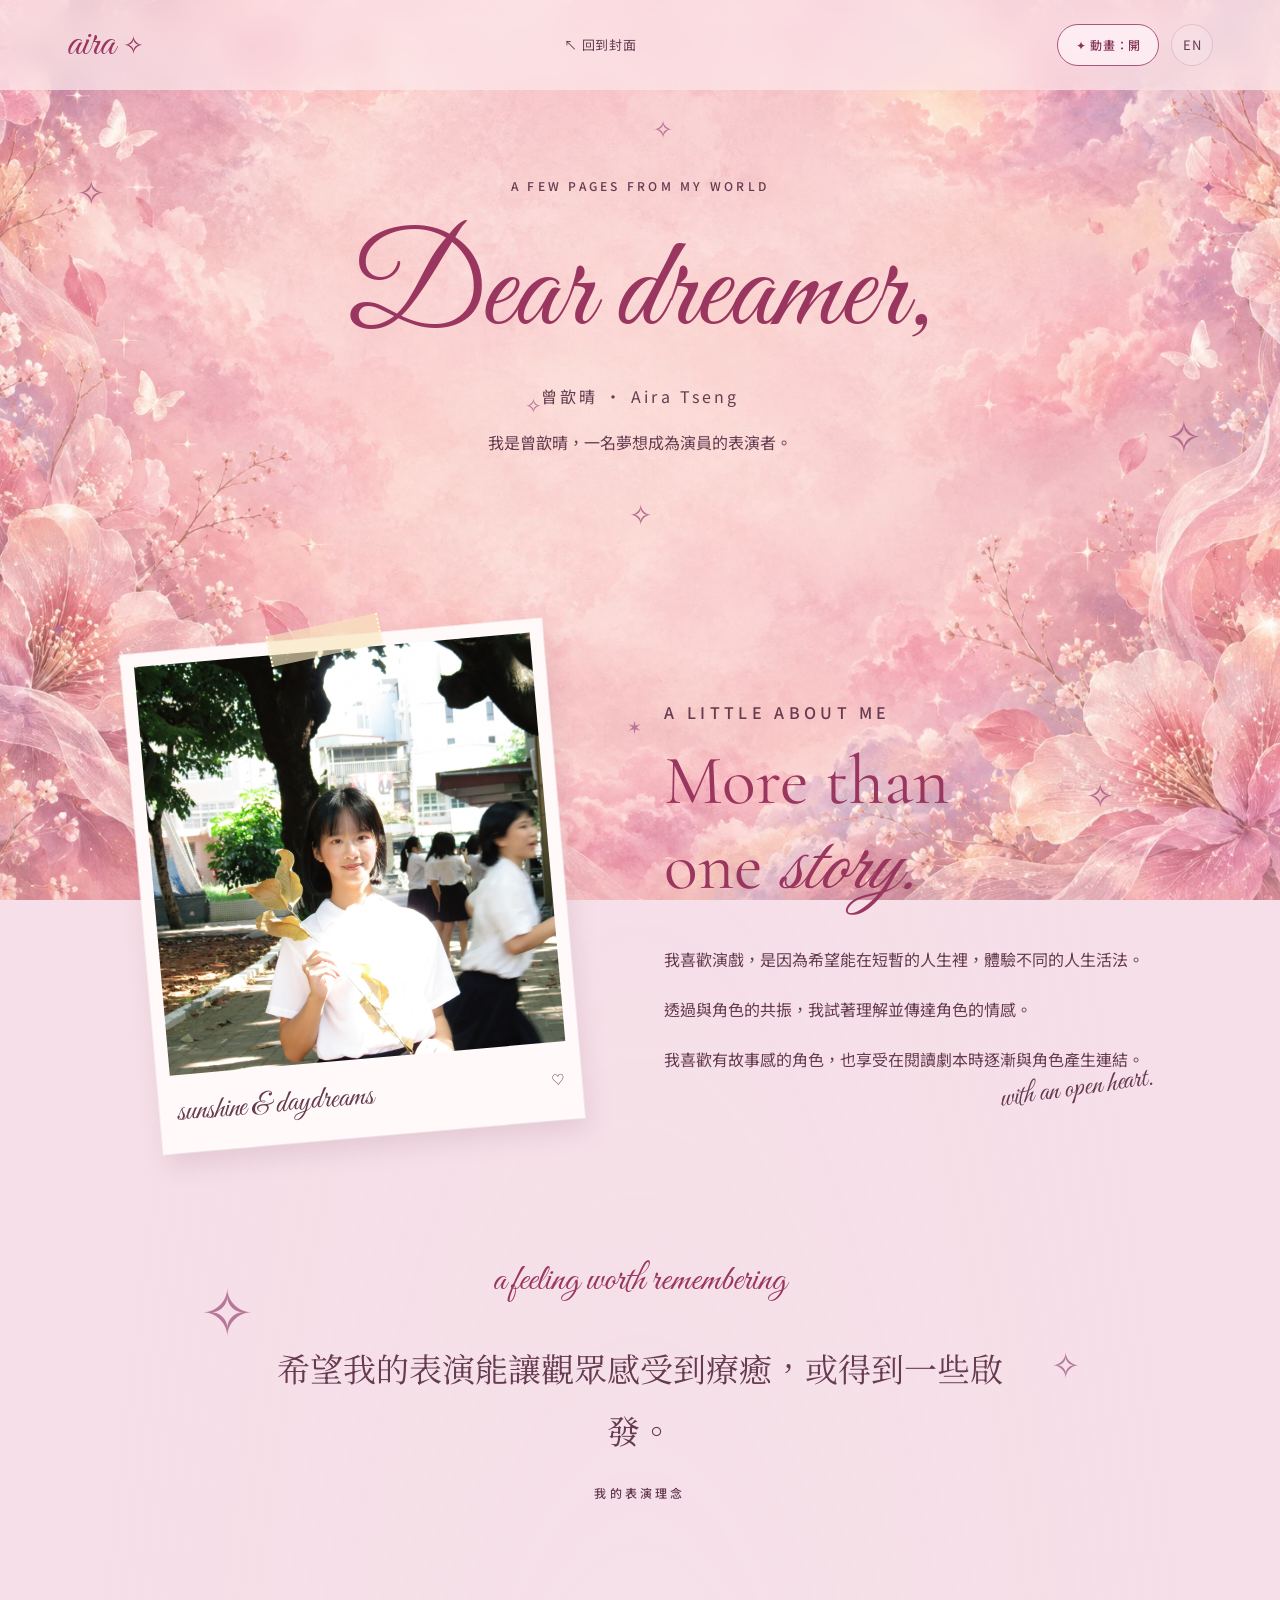
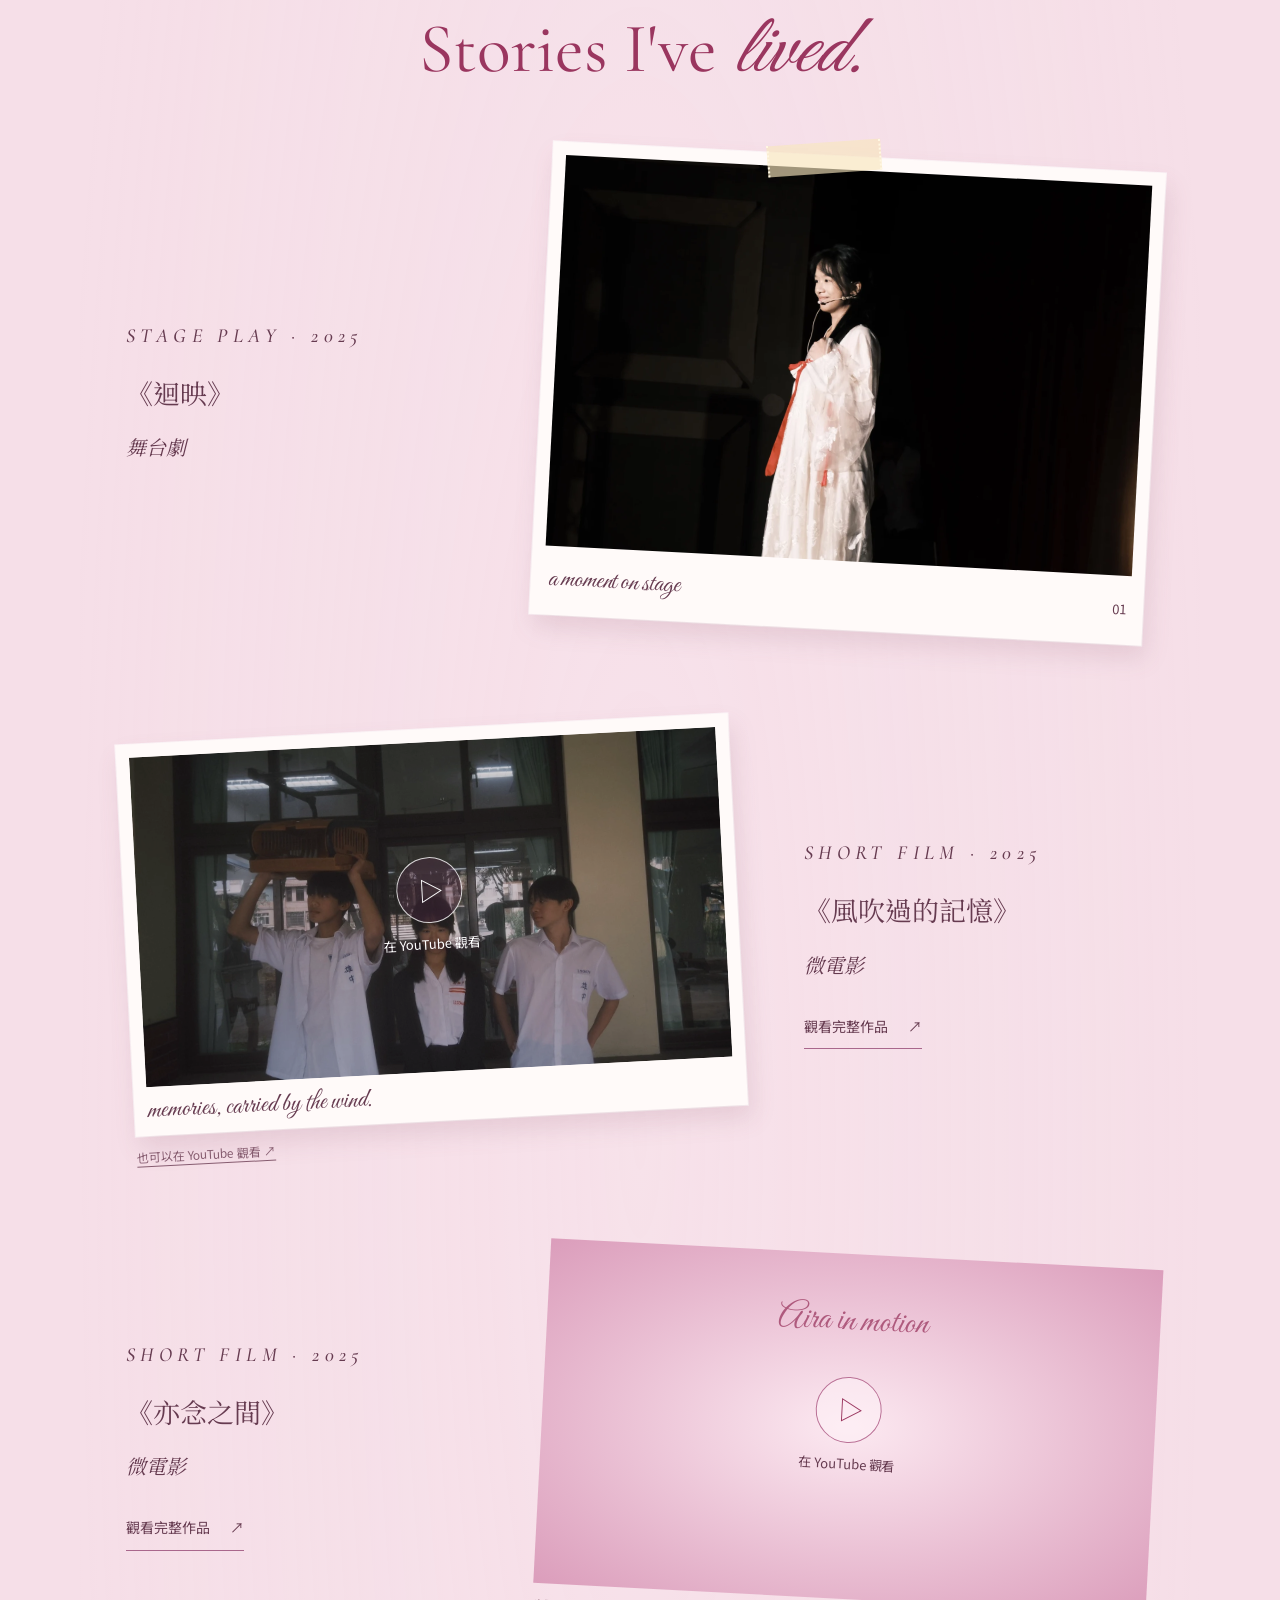
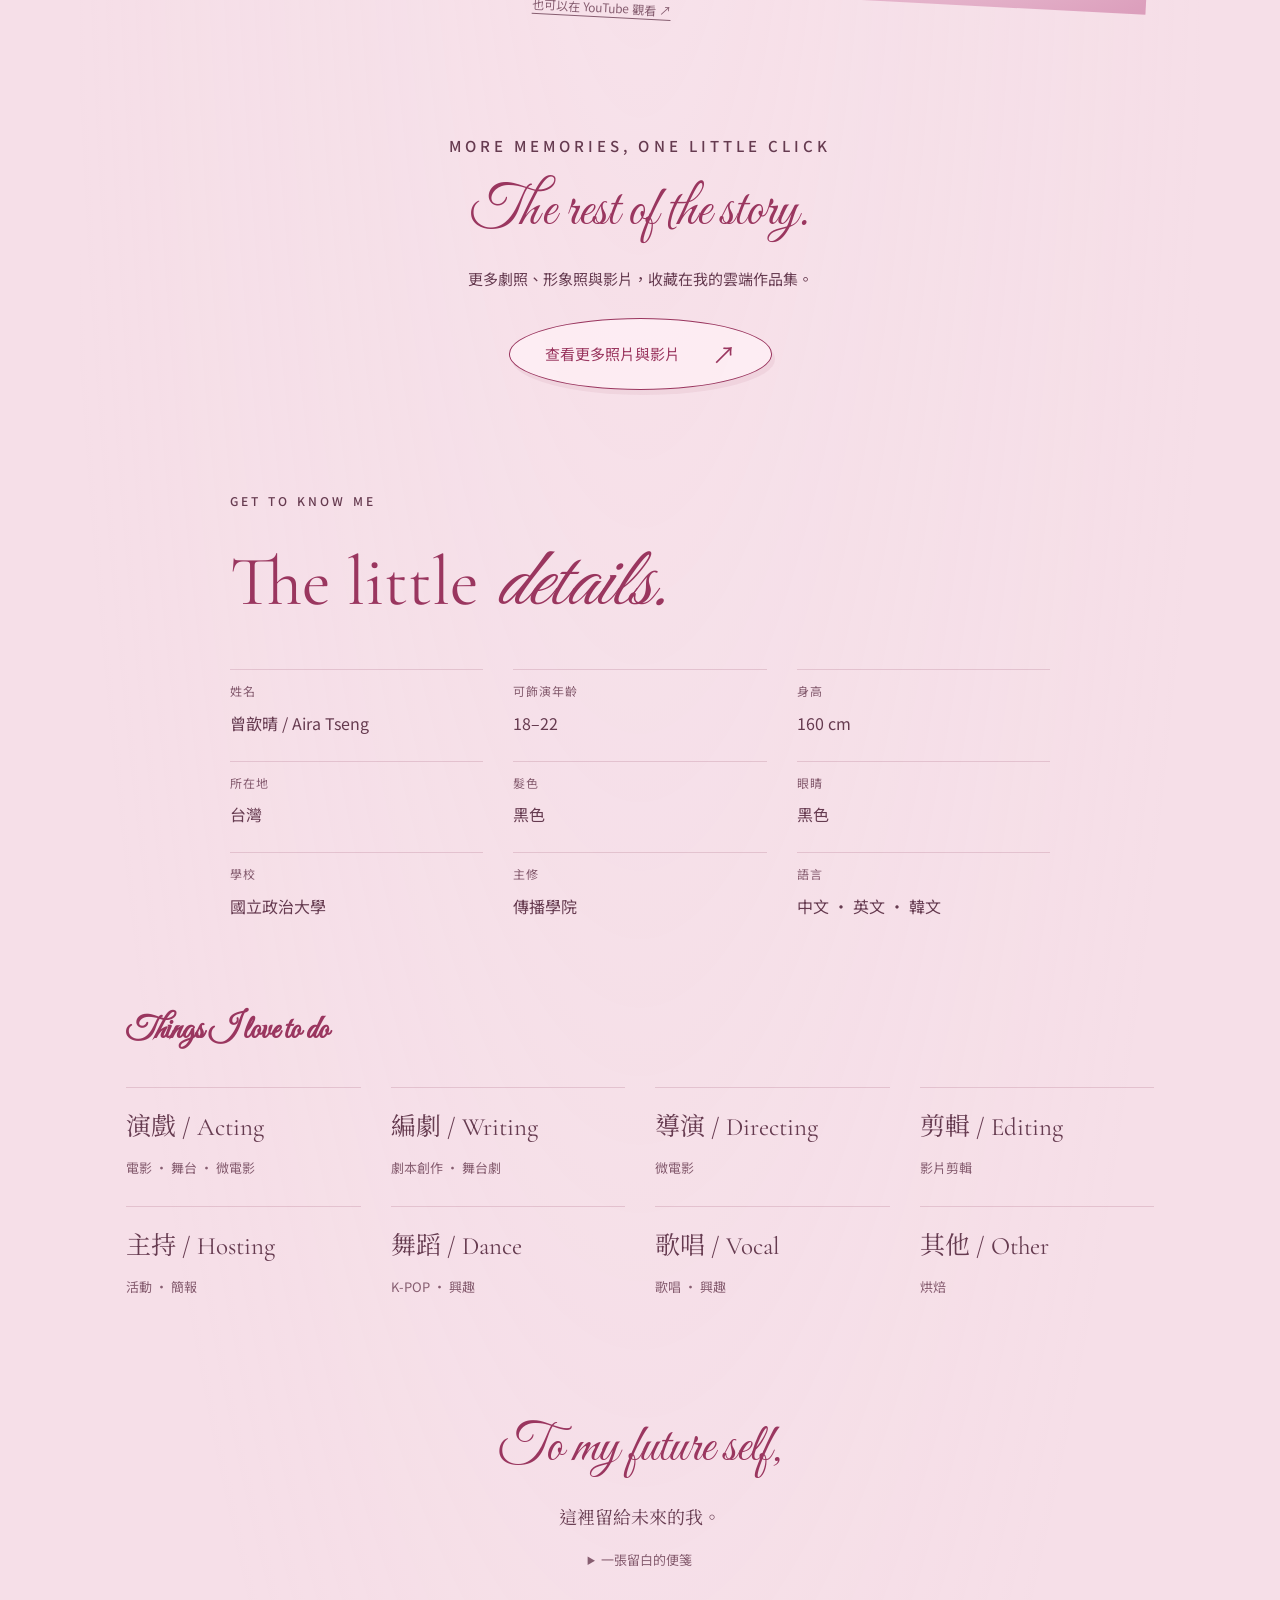
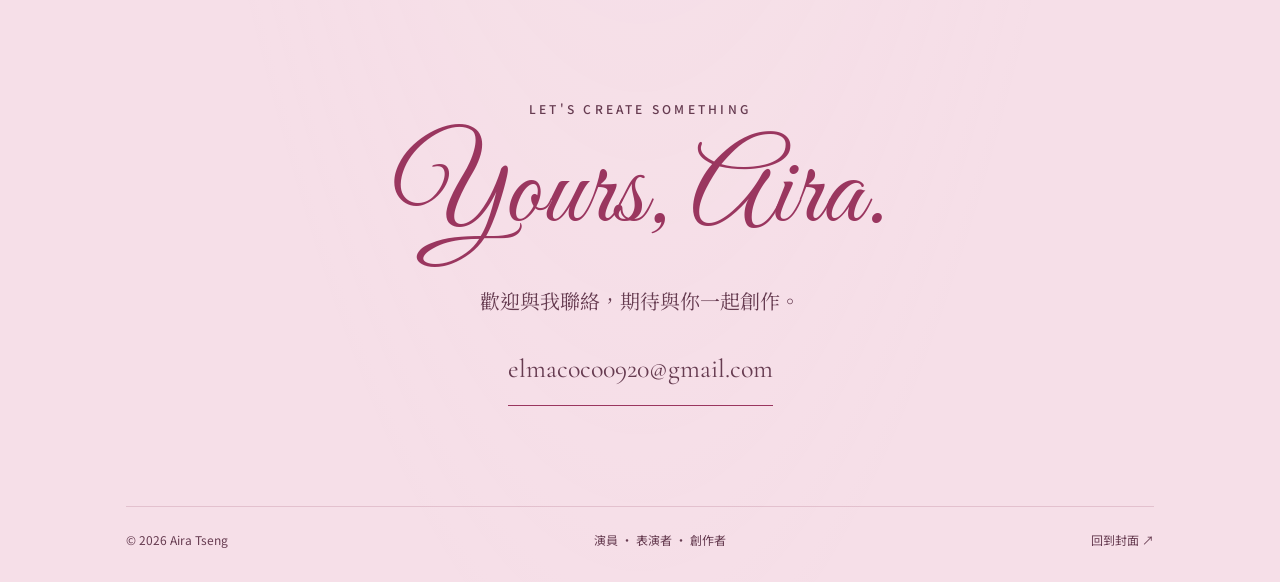
==== commit 8be9ab17: "Simplify portfolio photos and add a pink floral dreamscape Keep the original three Shichi photos and" ====
--- a/portfolio.html
+++ b/portfolio.html
@@ -7,23 +7,23 @@
   <link rel="icon" href="data:image/svg+xml,%3Csvg xmlns='http://www.w3.org/2000/svg' viewBox='0 0 32 32'%3E%3Crect width='32' height='32' rx='16' fill='%23f6dfe8'/%3E%3Ctext x='16' y='24' font-size='27' text-anchor='middle' fill='%239e3f69'%3E✧%3C/text%3E%3C/svg%3E">
   <link rel="preconnect" href="https://fonts.googleapis.com"><link rel="preconnect" href="https://fonts.gstatic.com" crossorigin>
   <link href="https://fonts.googleapis.com/css2?family=Cormorant+Garamond:ital,wght@0,400;0,500;1,400;1,500&family=Great+Vibes&family=Noto+Sans+TC:wght@400;500&family=Noto+Serif+TC:wght@400;500&display=swap" rel="stylesheet">
-  <link rel="stylesheet" href="style.css?v=3"><script src="site.js?v=3" defer></script>
+  <link rel="stylesheet" href="style.css?v=4"><script src="site.js?v=4" defer></script>
 </head>
 <body class="story-page">
   <a class="skip" href="#main" data-zh="跳至內容" data-en="Skip to content">跳至內容</a>
   <div class="sky" aria-hidden="true"><span>✧</span><span>✦</span><span>✧</span><span>✶</span><span>✧</span><span>✦</span><span>✧</span><span>✧</span></div>
-  <header class="site-header"><a class="wordmark" href="index.html" aria-label="Aira Tseng 首頁">aira<span>✧</span></a><a class="back-home" href="index.html" data-zh="↖ 回到封面" data-en="↖ Back to cover">↖ 回到封面</a><div class="header-actions"><button class="motion-toggle" type="button" aria-label="暫停動畫" aria-pressed="false">Ⅱ</button><button class="language-toggle" type="button" aria-label="Switch to English">EN</button></div></header>
+  <header class="site-header"><a class="wordmark" href="index.html" aria-label="Aira Tseng 首頁">aira<span>✧</span></a><a class="back-home" href="index.html" data-zh="↖ 回到封面" data-en="↖ Back to cover">↖ 回到封面</a><div class="header-actions"><button class="motion-toggle" type="button" aria-label="暫停動畫" aria-pressed="false">✦ 動畫：開</button><button class="language-toggle" type="button" aria-label="Switch to English">EN</button></div></header>
   <main class="story" id="main">
     <div class="story-intro"><p class="eyebrow">A FEW PAGES FROM MY WORLD</p><h1>Dear dreamer,</h1><p class="intro-name">曾歆晴 · Aira Tseng</p><p data-zh="我是曾歆晴，一名夢想成為演員的表演者。" data-en="I am Aira Tseng, a young performer who dreams of becoming an actress.">我是曾歆晴，一名夢想成為演員的表演者。</p><span class="small-star" aria-hidden="true">✧</span></div>
     <div class="story-row reveal">
-      <figure class="polaroid story-photo photo-tape floaty"><img src="images/img_7759.webp" alt="曾歆晴在陽光下，舉手遮陽的形象照" width="975" height="1300"><figcaption><span class="handwritten">sunshine & daydreams</span><span>♡</span></figcaption></figure>
+      <figure class="polaroid story-photo photo-tape floaty"><img src="images/hero-web.webp" alt="曾歆晴在樹下，手持葉子的個人照片" width="975" height="1300"><figcaption><span class="handwritten">sunshine & daydreams</span><span>♡</span></figcaption></figure>
       <div class="story-copy"><p class="eyebrow">A LITTLE ABOUT ME</p><h2>More than<br>one <em>story.</em></h2><p data-zh="我喜歡演戲，是因為希望能在短暫的人生裡，體驗不同的人生活法。" data-en="I love acting because it allows me to experience different ways of living within one lifetime.">我喜歡演戲，是因為希望能在短暫的人生裡，體驗不同的人生活法。</p><p data-zh="透過與角色的共振，我試著理解並傳達角色的情感。" data-en="By connecting with a character, I try to understand and communicate their emotions.">透過與角色的共振，我試著理解並傳達角色的情感。</p><p data-zh="我喜歡有故事感的角色，也享受在閱讀劇本時逐漸與角色產生連結。" data-en="I am drawn to characters with a strong sense of story. While reading a script, I enjoy discovering the small details that gradually build a connection between myself and the character.">我喜歡有故事感的角色，也享受在閱讀劇本時逐漸與角色產生連結。</p><span class="handwritten margin-note" aria-hidden="true">with an open heart.</span></div>
     </div>
     <div class="story-quote reveal"><span class="handwritten">a feeling worth remembering</span><blockquote data-zh="希望我的表演能讓觀眾感受到療癒，或得到一些啟發。" data-en="Through acting, I hope to create moments that bring audiences comfort, inspiration, or a new way of seeing the world.">希望我的表演能讓觀眾感受到療癒，或得到一些啟發。</blockquote><p class="eyebrow" data-zh="我的表演理念" data-en="MY ACTING PHILOSOPHY">我的表演理念</p></div>
     <h2 class="flow-heading reveal">Stories I've <em>lived.</em></h2>
     <div class="work-row reveal">
       <figure class="polaroid work-visual photo-tape"><img src="images/work1-web.webp" alt="《迴映》舞台劇劇照，Aira 穿著白色戲服演出" width="1600" height="1067" loading="lazy"><figcaption><span class="photo-caption">a moment on stage</span><span>01</span></figcaption></figure>
-      <div class="work-copy"><p class="eyebrow">STAGE PLAY · 2025</p><h3>《迴映》</h3><p data-zh="舞台劇" data-en="Stage performance">舞台劇</p><a class="text-link" href="https://drive.google.com/file/d/1WUUMarg6Ea7r9si_sTiyRuPxediJ0BT3/view?usp=drivesdk" target="_blank" rel="noopener noreferrer"><span data-zh="查看舞台劇照" data-en="View the stage photo">查看舞台劇照</span><span aria-hidden="true">↗</span></a></div>
+      <div class="work-copy"><p class="eyebrow">STAGE PLAY · 2025</p><h3>《迴映》</h3><p data-zh="舞台劇" data-en="Stage performance">舞台劇</p></div>
     </div>
     <div class="work-row reveal">
       <div class="work-visual"><div class="polaroid"><div class="video-frame"><img src="images/work2-web.webp" alt="《風吹過的記憶》電影劇照" width="1477" height="1108" loading="lazy"><a class="play-button" href="https://www.youtube.com/watch?v=qkzKnTU5A84" target="_blank" rel="noopener noreferrer" aria-label="在 YouTube 觀看《風吹過的記憶》"><span aria-hidden="true">▷</span><span class="play-label" data-zh="在 YouTube 觀看" data-en="Watch on YouTube">在 YouTube 觀看</span></a></div><div class="photo-caption">memories, carried by the wind.</div></div><p class="video-footnote"><a href="https://www.youtube.com/watch?v=qkzKnTU5A84" target="_blank" rel="noopener noreferrer" data-zh="也可以在 YouTube 觀看 ↗" data-en="Watch on YouTube ↗">也可以在 YouTube 觀看 ↗</a></p></div>
@@ -33,11 +33,8 @@
       <div class="work-visual"><div class="video-frame no-poster"><a class="play-button" href="https://www.youtube.com/watch?v=nhxou2wKA70" target="_blank" rel="noopener noreferrer" aria-label="在 YouTube 觀看《亦念之間》"><span aria-hidden="true">▷</span><span class="play-label" data-zh="在 YouTube 觀看" data-en="Watch on YouTube">在 YouTube 觀看</span></a></div><p class="video-footnote"><a href="https://www.youtube.com/watch?v=nhxou2wKA70" target="_blank" rel="noopener noreferrer" data-zh="也可以在 YouTube 觀看 ↗" data-en="Watch on YouTube ↗">也可以在 YouTube 觀看 ↗</a></p></div>
       <div class="work-copy"><p class="eyebrow">SHORT FILM · 2025</p><h3>《亦念之間》</h3><p data-zh="微電影" data-en="Short film">微電影</p><a class="text-link" href="https://www.youtube.com/watch?v=nhxou2wKA70" target="_blank" rel="noopener noreferrer"><span data-zh="觀看完整作品" data-en="Watch the full film">觀看完整作品</span><span aria-hidden="true">↗</span></a></div>
     </div>
-    <div class="cloud-intro reveal"><h2 class="handwritten">Moving memories</h2><p data-zh="更多片段，收藏在這裡。" data-en="A few more moments, in motion.">更多片段，收藏在這裡。</p></div>
-    <div class="reel-list" id="cloud-videos"><article class="reel reveal"><div class="video-frame no-poster"><button class="play-button" type="button" data-title="雲端影像 01" data-src="https://drive.google.com/file/d/1liKOAI0Fth-9k1uN3E4d8uK450Sjr-48/preview" aria-label="播放雲端影像 01"><span aria-hidden="true">▷</span><span class="play-label" data-zh="播放影像 01" data-en="Play film 01">播放影像 01</span></button></div><h3 data-zh="影像手記 01" data-en="Motion diary 01">影像手記 01</h3><p class="video-footnote"><a href="https://drive.google.com/file/d/1liKOAI0Fth-9k1uN3E4d8uK450Sjr-48/view?usp=drivesdk" target="_blank" rel="noopener noreferrer" data-zh="在雲端開啟原影片 ↗" data-en="Open original in Drive ↗">在雲端開啟原影片 ↗</a></p></article>
-<article class="reel reveal"><div class="video-frame no-poster"><button class="play-button" type="button" data-title="雲端影像 02" data-src="https://drive.google.com/file/d/1Aqj6tz7KRxsLlrh9KFOgupbGcUm7GP65/preview" aria-label="播放雲端影像 02"><span aria-hidden="true">▷</span><span class="play-label" data-zh="播放影像 02" data-en="Play film 02">播放影像 02</span></button></div><h3 data-zh="影像手記 02" data-en="Motion diary 02">影像手記 02</h3><p class="video-footnote"><a href="https://drive.google.com/file/d/1Aqj6tz7KRxsLlrh9KFOgupbGcUm7GP65/view?usp=drivesdk" target="_blank" rel="noopener noreferrer" data-zh="在雲端開啟原影片 ↗" data-en="Open original in Drive ↗">在雲端開啟原影片 ↗</a></p></article>
-<article class="reel reveal"><div class="video-frame no-poster"><button class="play-button" type="button" data-title="雲端影像 03" data-src="https://drive.google.com/file/d/1UUnRwyfEywWvNVIiDwDxkICgXUs2dk0b/preview" aria-label="播放雲端影像 03"><span aria-hidden="true">▷</span><span class="play-label" data-zh="播放影像 03" data-en="Play film 03">播放影像 03</span></button></div><h3 data-zh="影像手記 03" data-en="Motion diary 03">影像手記 03</h3><p class="video-footnote"><a href="https://drive.google.com/file/d/1UUnRwyfEywWvNVIiDwDxkICgXUs2dk0b/view?usp=drivesdk" target="_blank" rel="noopener noreferrer" data-zh="在雲端開啟原影片 ↗" data-en="Open original in Drive ↗">在雲端開啟原影片 ↗</a></p></article></div>
-    <div class="profile-flow reveal">
+    <div class="cloud-intro cloud-archive reveal"><p class="eyebrow">MORE MEMORIES, ONE LITTLE CLICK</p><h2 class="handwritten">The rest of the story.</h2><p data-zh="更多劇照、形象照與影片，收藏在我的雲端作品集。" data-en="More stage photos, portraits and films, collected in my portfolio archive.">更多劇照、形象照與影片，收藏在我的雲端作品集。</p><a class="enter-link" href="https://drive.google.com/drive/folders/1clIkVFsG1lZbngKLURyBcc0VFT5H1B66?usp=sharing" target="_blank" rel="noopener noreferrer"><span data-zh="查看更多照片與影片" data-en="Explore photos & films">查看更多照片與影片</span><span aria-hidden="true">↗</span></a></div>
+    <div class="profile-flow profile-text-only reveal">
       <div><p class="eyebrow">GET TO KNOW ME</p><h2 class="flow-heading" style="text-align:left;margin-bottom:20px">The little <em>details.</em></h2><dl class="profile-list">
         <div><dt data-zh="姓名" data-en="Name">姓名</dt><dd>曾歆晴 / Aira Tseng</dd></div>
         <div><dt data-zh="可飾演年齡" data-en="Playing age">可飾演年齡</dt><dd>18–22</dd></div>
@@ -49,7 +46,7 @@
         <div><dt data-zh="主修" data-en="Major">主修</dt><dd data-zh="傳播學院" data-en="College of Communication">傳播學院</dd></div>
         <div><dt data-zh="語言" data-en="Languages">語言</dt><dd data-zh="中文 · 英文 · 韓文" data-en="Mandarin · English · Korean">中文 · 英文 · 韓文</dd></div>
       </dl></div>
-      <div class="profile-side"><figure class="polaroid photo-tape floaty"><img src="images/p7080029.webp" alt="Aira 手持燈籠的黑白舞台照片" width="975" height="1300" loading="lazy"><figcaption><span class="handwritten">in my element.</span><span>✧</span></figcaption></figure></div>
+
     </div>
     <div class="reveal"><h2 class="skills-intro">Things I love to do</h2><div class="skills-list">
       <div><h3 data-zh="演戲 / Acting" data-en="Acting">演戲 / Acting</h3><p data-zh="電影 · 舞台 · 微電影" data-en="Film · Stage · Micro film">電影 · 舞台 · 微電影</p></div>
@@ -61,29 +58,8 @@
       <div><h3 data-zh="歌唱 / Vocal" data-en="Vocal">歌唱 / Vocal</h3><p data-zh="歌唱 · 興趣" data-en="Singing · Hobby">歌唱 · 興趣</p></div>
       <div><h3 data-zh="其他 / Other" data-en="Other">其他 / Other</h3><p data-zh="烘焙" data-en="Baking">烘焙</p></div>
     </div></div>
-    <div class="cloud-intro reveal"><p class="eyebrow">ON & OFF STAGE</p><h2 class="handwritten">Little things, big feelings.</h2><p data-zh="一些角色，一些日常，和不同樣子的我。" data-en="Different characters, ordinary days, and a few versions of me.">一些角色，一些日常，和不同樣子的我。</p><a class="text-link" href="https://drive.google.com/drive/folders/1clIkVFsG1lZbngKLURyBcc0VFT5H1B66?usp=sharing" target="_blank" rel="noopener noreferrer"><span data-zh="打開完整雲端作品集" data-en="Open the complete archive">打開完整雲端作品集</span><span aria-hidden="true">↗</span></a></div>
-    <div class="gallery" aria-label="Aira 的劇照與形象照"><a class="polaroid reveal" href="images/p7080028.webp" data-gallery data-label="a little stage magic" data-original="https://drive.google.com/file/d/123PiZOZjmZruuSfqgx51YGmbeb1kS-wZ/view?usp=drivesdk" aria-label="放大照片：Aira 手持燈籠的黑白舞台側身照"><figure><img src="images/p7080028.webp" alt="Aira 手持燈籠的黑白舞台側身照" loading="lazy" width="600" height="800"><figcaption><span>a little stage magic</span><span class="photo-number">01</span></figcaption></figure></a>
-<a class="polaroid reveal" href="images/p7080029.webp" data-gallery data-label="in the spotlight" data-original="https://drive.google.com/file/d/1Xg4SWLhyvN2v5M7bNBJtQgzge2ogQNRo/view?usp=drivesdk" aria-label="放大照片：Aira 手持燈籠微笑的黑白舞台照"><figure><img src="images/p7080029.webp" alt="Aira 手持燈籠微笑的黑白舞台照" loading="lazy" width="600" height="800"><figcaption><span>in the spotlight</span><span class="photo-number">02</span></figcaption></figure></a>
-<a class="polaroid reveal" href="images/p7080293.webp" data-gallery data-label="another life, another story" data-original="https://drive.google.com/file/d/1jLKBVhcdlGgezODHSfS-RV8_nGQSGLBr/view?usp=drivesdk" aria-label="放大照片：Aira 穿白色戲服的舞台照片"><figure><img src="images/p7080293.webp" alt="Aira 穿白色戲服的舞台照片" loading="lazy" width="600" height="800"><figcaption><span>another life, another story</span><span class="photo-number">03</span></figcaption></figure></a>
-<a class="polaroid reveal" href="images/dsc04129.webp" data-gallery data-label="a voice, a moment" data-original="https://drive.google.com/file/d/1mJQmqeizis8TlJOFYqeM3hci3A6tZRP3/view?usp=drivesdk" aria-label="放大照片：Aira 手持麥克風的活動照片"><figure><img src="images/dsc04129.webp" alt="Aira 手持麥克風的活動照片" loading="lazy" width="600" height="800"><figcaption><span>a voice, a moment</span><span class="photo-number">04</span></figcaption></figure></a>
-<a class="polaroid reveal" href="images/dscf1035.webp" data-gallery data-label="sharing the stage" data-original="https://drive.google.com/file/d/1WQRXUNLcv2heI3FSow8q9WkZgAzrSmpT/view?usp=drivesdk" aria-label="放大照片：Aira 與另一位表演者同台的活動照"><figure><img src="images/dscf1035.webp" alt="Aira 與另一位表演者同台的活動照" loading="lazy" width="600" height="800"><figcaption><span>sharing the stage</span><span class="photo-number">05</span></figcaption></figure></a>
-<a class="polaroid reveal" href="images/img_7760.webp" data-gallery data-label="a pocketful of sunshine" data-original="https://drive.google.com/file/d/1Y-TKHVB7R-WspPEmN-Nr06g72L1fL8wq/view?usp=drivesdk" aria-label="放大照片：Aira 在樹下比手勢的全身形象照"><figure><img src="images/img_7760.webp" alt="Aira 在樹下比手勢的全身形象照" loading="lazy" width="600" height="800"><figcaption><span>a pocketful of sunshine</span><span class="photo-number">06</span></figcaption></figure></a>
-<a class="polaroid reveal" href="images/img_7759.webp" data-gallery data-label="hello, sunshine" data-original="https://drive.google.com/file/d/1_-yz0Ft_Y-q6Wf9A83ZL3eXqQyTccAVV/view?usp=drivesdk" aria-label="放大照片：Aira 在樹下遮陽的全身形象照"><figure><img src="images/img_7759.webp" alt="Aira 在樹下遮陽的全身形象照" loading="lazy" width="600" height="800"><figcaption><span>hello, sunshine</span><span class="photo-number">07</span></figcaption></figure></a>
-<a class="polaroid reveal" href="images/img_6667.webp" data-gallery data-label="just being me" data-original="https://drive.google.com/file/d/1pIeAdp_txLhOPFcLrOyfGQgeIBHkNWgB/view?usp=drivesdk" aria-label="放大照片：Aira 穿白襯衫的個人形象照"><figure><img src="images/img_6667.webp" alt="Aira 穿白襯衫的個人形象照" loading="lazy" width="600" height="800"><figcaption><span>just being me</span><span class="photo-number">08</span></figcaption></figure></a>
-<a class="polaroid reveal" href="images/hero-web.webp" data-gallery data-label="a little daydream" data-original="https://drive.google.com/file/d/1uKNwptwr0Yz3EuWlaqjTzY5QOI45LJjI/view?usp=drivesdk" aria-label="放大照片：Aira 手持樹葉的個人照片"><figure><img src="images/hero-web.webp" alt="Aira 手持樹葉的個人照片" loading="lazy" width="600" height="800"><figcaption><span>a little daydream</span><span class="photo-number">09</span></figcaption></figure></a>
-<a class="polaroid reveal" href="images/img_6656.webp" data-gallery data-label="leaves &amp; little moments" data-original="https://drive.google.com/file/d/1fY_toTFYQMq8Iw9GOCry--R-96JD3TXG/view?usp=drivesdk" aria-label="放大照片：Aira 在樹下手持葉子的全身照"><figure><img src="images/img_6656.webp" alt="Aira 在樹下手持葉子的全身照" loading="lazy" width="600" height="800"><figcaption><span>leaves &amp; little moments</span><span class="photo-number">10</span></figcaption></figure></a>
-<a class="polaroid reveal" href="images/dscf1077.webp" data-gallery data-label="stories on stage" data-original="https://drive.google.com/file/d/1uX2IYGWk32fyDwKYdNQL4Ge4HjJtptOd/view?usp=drivesdk" aria-label="放大照片：Aira 站在舞台燈光下的白衣劇照"><figure><img src="images/dscf1077.webp" alt="Aira 站在舞台燈光下的白衣劇照" loading="lazy" width="600" height="800"><figcaption><span>stories on stage</span><span class="photo-number">11</span></figcaption></figure></a>
-<a class="polaroid reveal" href="images/work1-web.webp" data-gallery data-label="on stage · 迴映" data-original="https://drive.google.com/file/d/1WUUMarg6Ea7r9si_sTiyRuPxediJ0BT3/view?usp=drivesdk" aria-label="放大照片：《迴映》舞台劇照片"><figure><img src="images/work1-web.webp" alt="《迴映》舞台劇照片" loading="lazy" width="600" height="800"><figcaption><span>on stage · 迴映</span><span class="photo-number">12</span></figcaption></figure></a>
-<a class="polaroid reveal" href="images/img_2971.webp" data-gallery data-label="a memory in the wind" data-original="https://drive.google.com/file/d/1k6Khnz-bh1MRjnuPxcCDl2FdkGMO8QQT/view?usp=drivesdk" aria-label="放大照片：《風吹過的記憶》宣傳影像"><figure><img src="images/img_2971.webp" alt="《風吹過的記憶》宣傳影像" loading="lazy" width="600" height="800"><figcaption><span>a memory in the wind</span><span class="photo-number">13</span></figcaption></figure></a>
-<a class="polaroid reveal" href="images/img_2873.webp" data-gallery data-label="between the frames" data-original="https://drive.google.com/file/d/1fRgGUMfeexyndNyEPGGs_gh9lm0gmUuS/view?usp=drivesdk" aria-label="放大照片：《風吹過的記憶》屋頂劇照"><figure><img src="images/img_2873.webp" alt="《風吹過的記憶》屋頂劇照" loading="lazy" width="600" height="800"><figcaption><span>between the frames</span><span class="photo-number">14</span></figcaption></figure></a>
-<a class="polaroid reveal" href="images/work2-web.webp" data-gallery data-label="風吹過的記憶" data-original="https://drive.google.com/file/d/1dO6rf0QskMhHiIhKkFnxycVu1zh4fbS7/view?usp=drivesdk" aria-label="放大照片：《風吹過的記憶》校園劇照"><figure><img src="images/work2-web.webp" alt="《風吹過的記憶》校園劇照" loading="lazy" width="600" height="800"><figcaption><span>風吹過的記憶</span><span class="photo-number">15</span></figcaption></figure></a>
-<a class="polaroid reveal" href="images/img_0388.webp" data-gallery data-label="a little happiness" data-original="https://drive.google.com/file/d/1feVjv_1A_uy38xKxBxmxeGGLkD5k1YVz/view?usp=drivesdk" aria-label="放大照片：Aira 穿藍色上衣回頭微笑的照片"><figure><img src="images/img_0388.webp" alt="Aira 穿藍色上衣回頭微笑的照片" loading="lazy" width="600" height="800"><figcaption><span>a little happiness</span><span class="photo-number">16</span></figcaption></figure></a>
-<a class="polaroid reveal" href="images/img_0387.webp" data-gallery data-label="somewhere, smiling" data-original="https://drive.google.com/file/d/1uVHopho85nYSnAbUdZkYmCdbE2POswCb/view?usp=drivesdk" aria-label="放大照片：Aira 穿藍色上衣的日常照片"><figure><img src="images/img_0387.webp" alt="Aira 穿藍色上衣的日常照片" loading="lazy" width="600" height="800"><figcaption><span>somewhere, smiling</span><span class="photo-number">17</span></figcaption></figure></a>
-<a class="polaroid reveal" href="images/img_8546.webp" data-gallery data-label="out in the sunshine" data-original="https://drive.google.com/file/d/1h_jdCEgn0JZUgdeD6YvNc2-XWSXXVBFZ/view?usp=drivesdk" aria-label="放大照片：Aira 穿紅色上衣站在草地上的照片"><figure><img src="images/img_8546.webp" alt="Aira 穿紅色上衣站在草地上的照片" loading="lazy" width="600" height="800"><figcaption><span>out in the sunshine</span><span class="photo-number">18</span></figcaption></figure></a>
-<a class="polaroid reveal" href="images/img_7747.webp" data-gallery data-label="curtain up" data-original="https://drive.google.com/file/d/17PyBn3xxu2dzykvdwBdwZgBgJaVc66fk/view?usp=drivesdk" aria-label="放大照片：Aira 揮舞紅色扇子的舞台照片"><figure><img src="images/img_7747.webp" alt="Aira 揮舞紅色扇子的舞台照片" loading="lazy" width="600" height="800"><figcaption><span>curtain up</span><span class="photo-number">19</span></figcaption></figure></a></div>
     <div class="future-note reveal"><h2>To my future self,</h2><p data-zh="這裡留給未來的我。" data-en="A story still waiting to be written.">這裡留給未來的我。</p><details><summary data-zh="一張留白的便箋" data-en="A little note for later">一張留白的便箋</summary><p data-zh="未來會放上屬於 Aira 自己的座右銘。" data-en="A personal motto will be added here.">未來會放上屬於 Aira 自己的座右銘。</p></details></div>
     <div class="contact-flow reveal"><p class="eyebrow">LET'S CREATE SOMETHING</p><h2>Yours, Aira.</h2><p class="contact-subtitle" data-zh="歡迎與我聯絡，期待與你一起創作。" data-en="Let's work together. Looking forward to creating with you.">歡迎與我聯絡，期待與你一起創作。</p><a class="email" href="mailto:elmacoco0920@gmail.com">elmacoco0920@gmail.com</a></div>
     <footer class="story-footer"><span>© 2026 Aira Tseng</span><span data-zh="演員 · 表演者 · 創作者" data-en="Actress · Performer · Creator">演員 · 表演者 · 創作者</span><a href="index.html" data-zh="回到封面 ↗" data-en="Back to cover ↗">回到封面 ↗</a></footer>
   </main>
-  <dialog class="lightbox" aria-label="照片預覽"><header><span data-photo-name></span><button type="button" data-close aria-label="關閉照片">×</button></header><img alt=""><footer><a data-photo-original target="_blank" rel="noopener noreferrer" data-zh="查看雲端原圖 ↗" data-en="View original in Drive ↗">查看雲端原圖 ↗</a><nav aria-label="切換照片"><button type="button" data-prev aria-label="上一張">←</button><button type="button" data-next aria-label="下一張">→</button></nav></footer></dialog>
 </body></html>
--- a/style.css
+++ b/style.css
@@ -10,4 +10,20 @@
 /* HTML dimensions reserve space; responsive frames control the rendered height. */
 .filmstrip img,.work-visual>img{height:auto}
 @media(max-width:400px){.cover h1{width:260px}.first-name{font-size:116px}.last-name{font-size:92px;margin-left:55px}.chinese-name{margin-top:17px}.cover-collage{margin-top:28px}.cover-role{margin-bottom:16px}}
-@media(prefers-reduced-motion:reduce){html{scroll-behavior:auto}*,*:before,*:after{animation:none!important;transition:none!important}.js-motion .reveal:not(.is-visible){opacity:1;translate:0}}
+@media(prefers-reduced-motion:reduce){html:not(.motion-enabled){scroll-behavior:auto}html:not(.motion-enabled) *,html:not(.motion-enabled) *:before,html:not(.motion-enabled) *:after{animation:none!important;transition:none!important}html:not(.motion-enabled) .reveal{opacity:1;translate:0}}
+
+/* A single dream-garden backdrop follows both pages continuously. */
+body{background:#f6dfe8;isolation:isolate}
+body::after{content:"";position:fixed;inset:0;z-index:-1;pointer-events:none;background-image:linear-gradient(#fff3f51a,#fff3f51a),url("images/dream-garden.webp");background-size:cover;background-position:center;background-repeat:no-repeat}
+body::before{opacity:.04}
+.story-page .site-header{background:#fce7ecb3}
+.header-actions .motion-toggle{border-radius:24px;min-width:102px;padding:5px 13px;font-size:12px;background:#fff4f9b8;white-space:nowrap}
+.header-actions .motion-toggle[aria-pressed="true"]{border-color:#a8577c;color:#863556}
+.header-actions .motion-toggle[aria-pressed="false"]{background:#ffffffb3;color:#6e5361}
+.cloud-archive{margin:15px auto 100px;max-width:610px}
+.cloud-archive .enter-link{margin:25px 0 0;background:#fff2f6b0}
+.cloud-archive .enter-link:hover{background:#fff8fb}
+.profile-text-only{display:block;max-width:820px;margin:0 auto 80px}
+.profile-text-only .profile-list{grid-template-columns:repeat(3,1fr)}
+.story{background:radial-gradient(ellipse at center,#ffeff529 0%,transparent 75%)}
+@media(max-width:700px){.header-note{display:none}.header-actions .motion-toggle{min-width:93px;padding:4px 10px;font-size:11px}.story-page .back-home{font-size:11px}.profile-text-only .profile-list{grid-template-columns:1fr 1fr}.cloud-archive{margin-bottom:65px}body::after{background-size:auto 100lvh;background-position:43% center}}
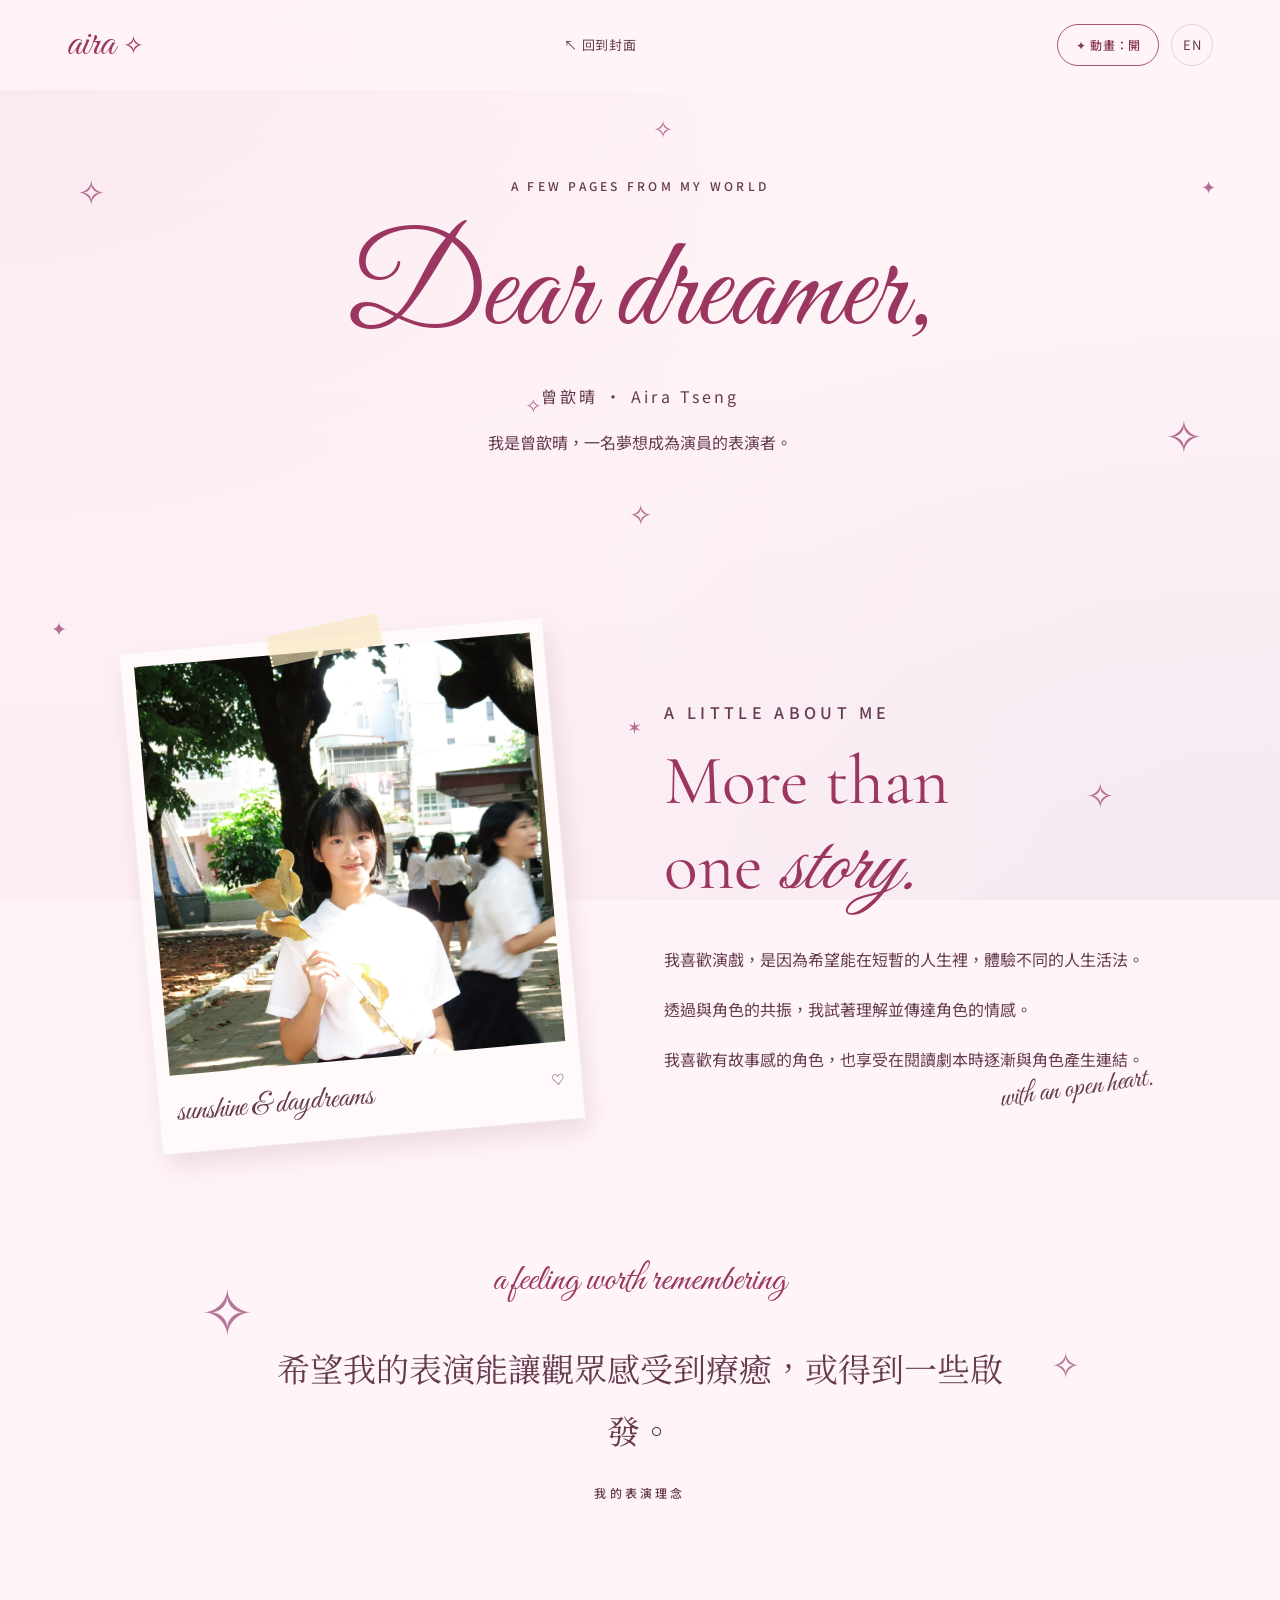
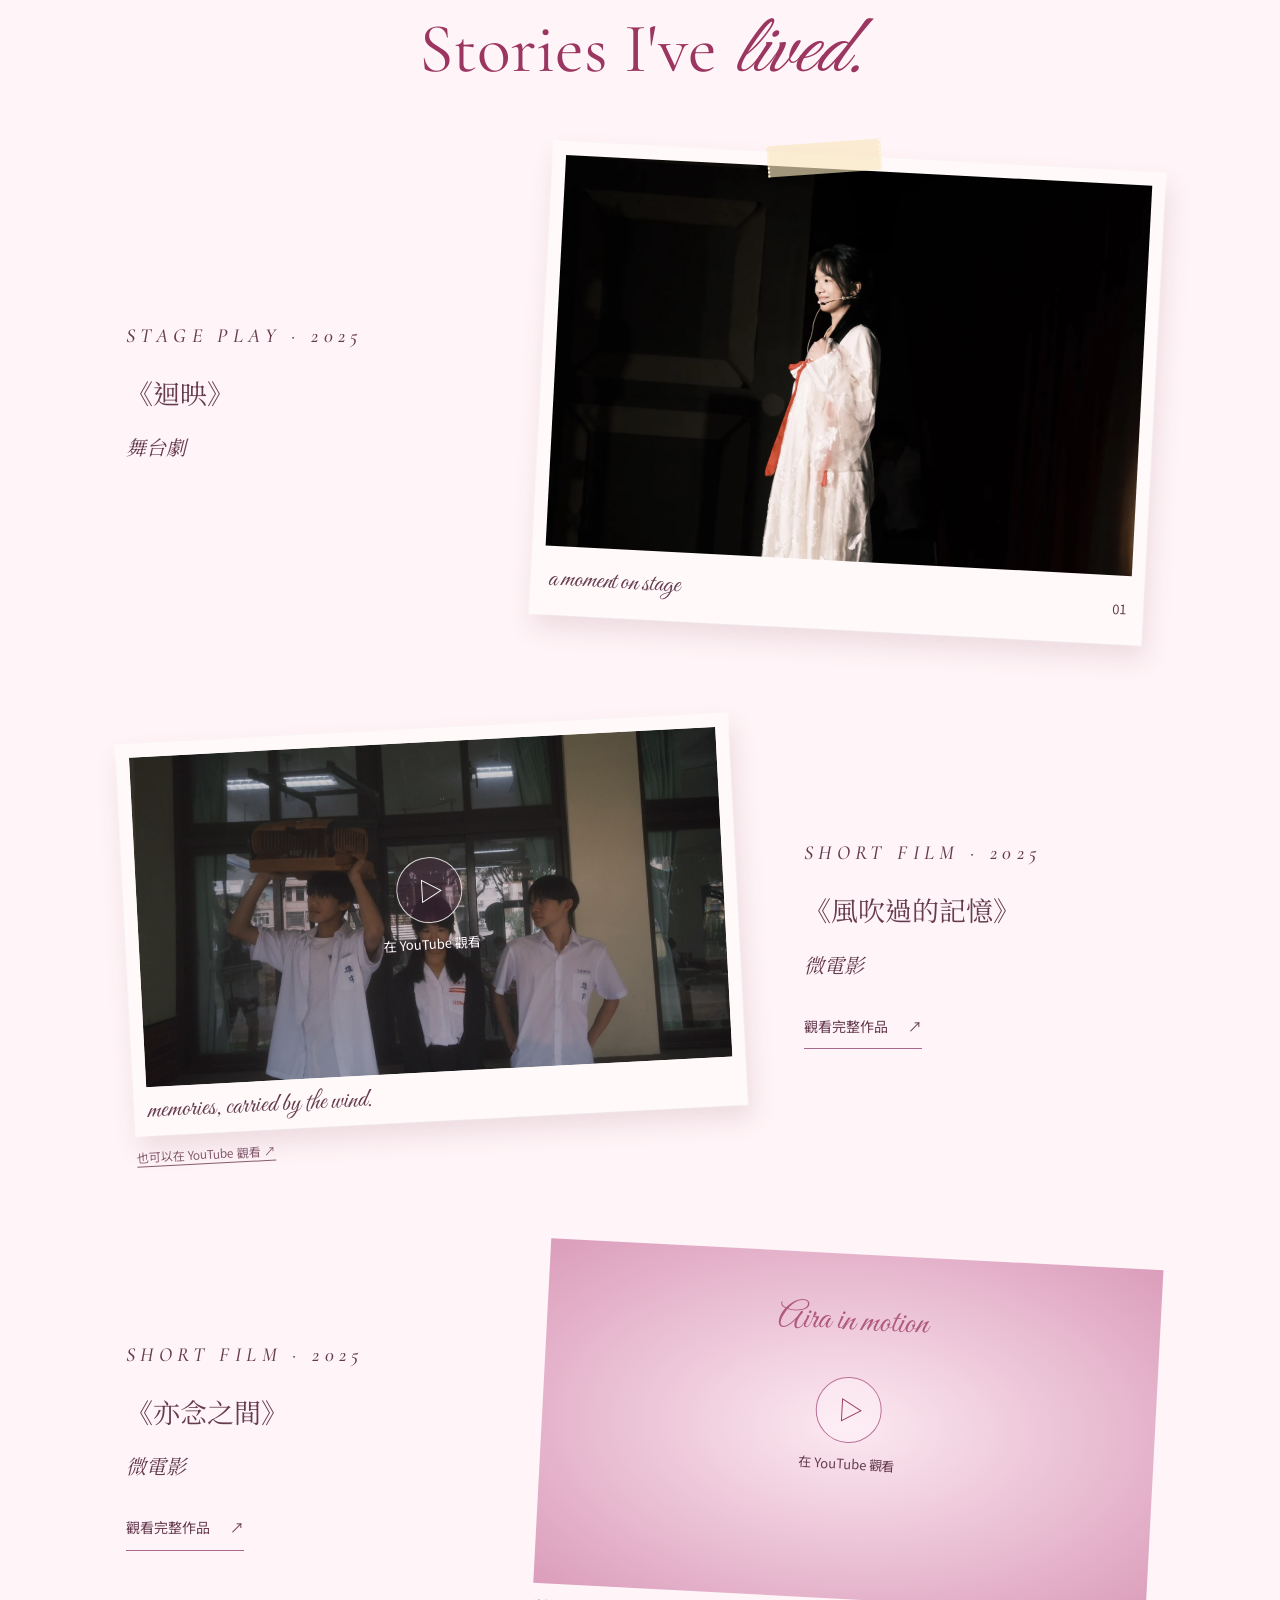
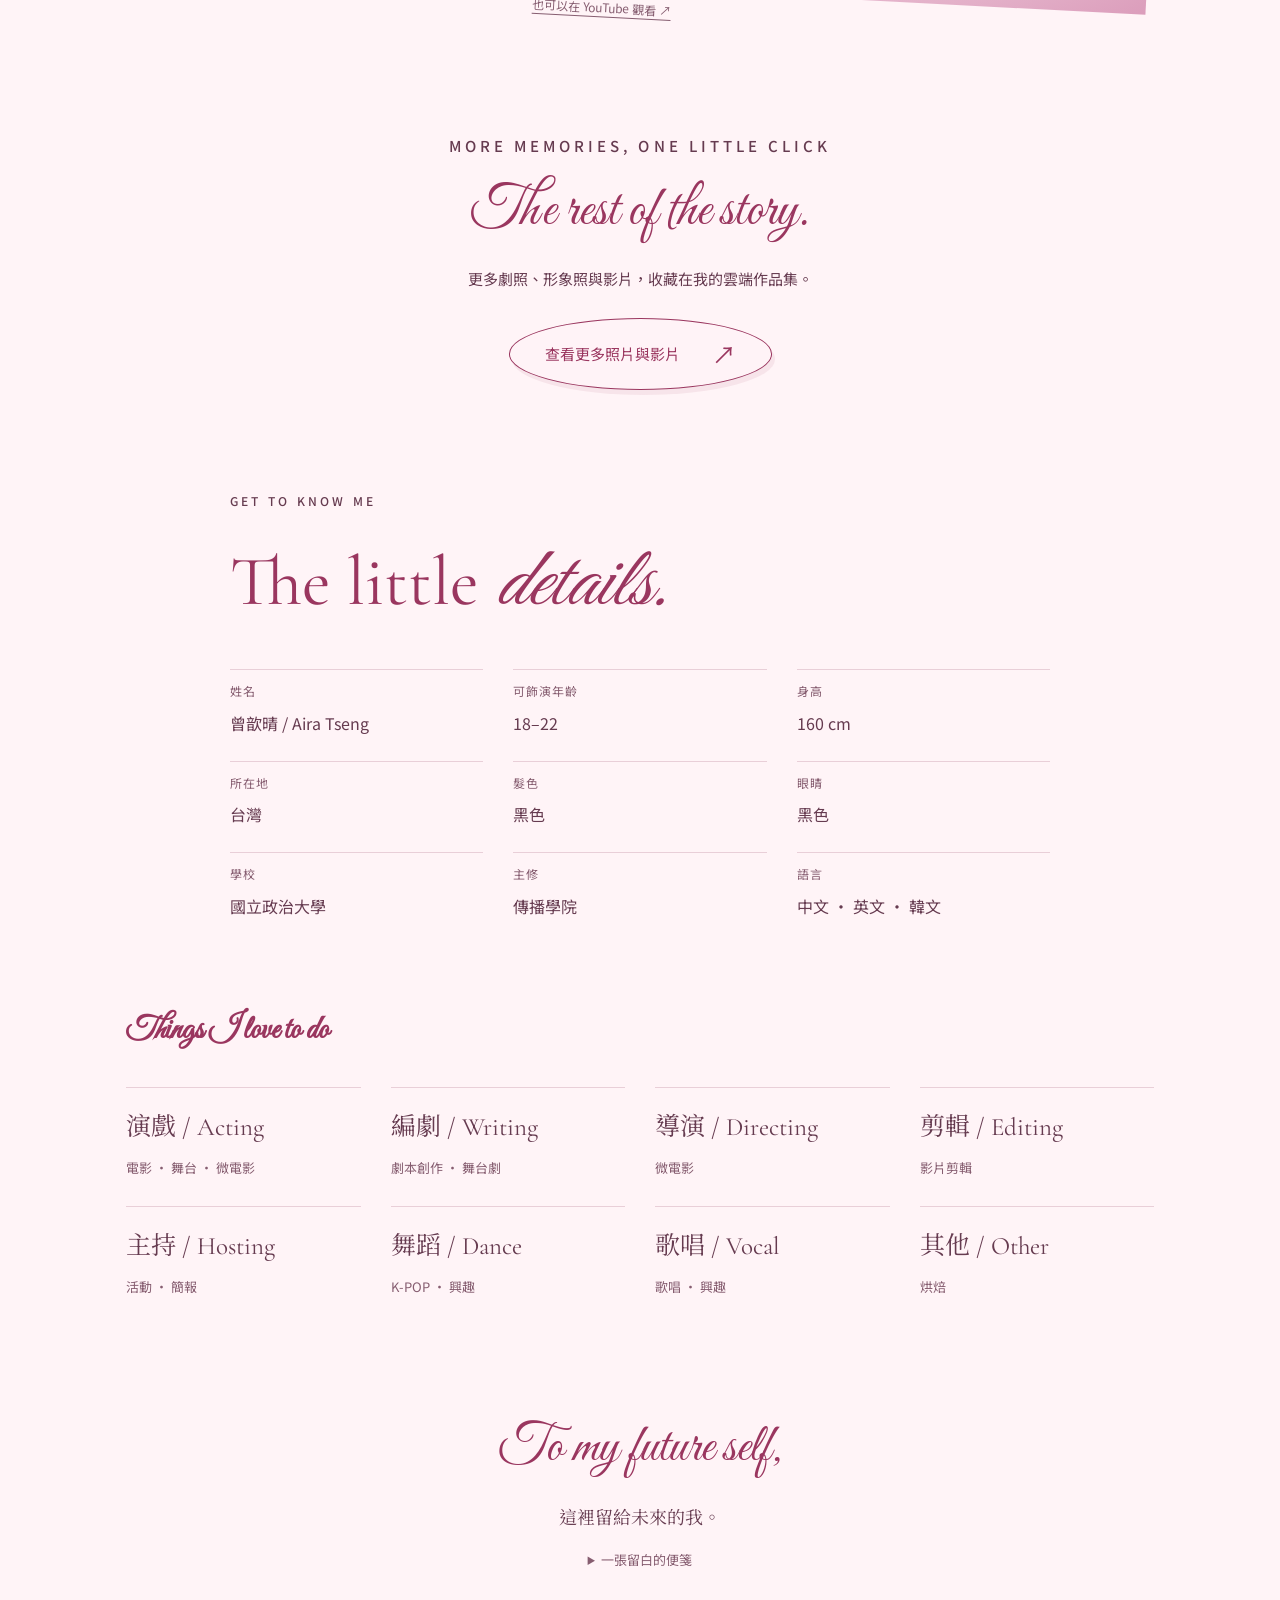
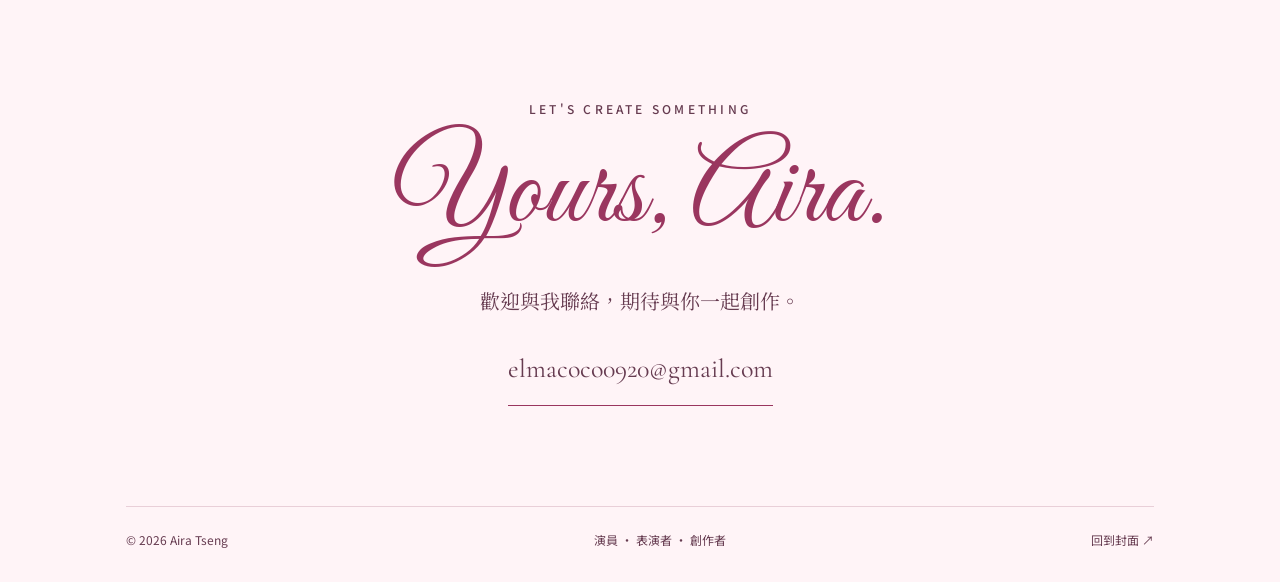
==== commit f5be0ce6: "Refresh cached background styles on portfolio.html" ====
--- a/portfolio.html
+++ b/portfolio.html
@@ -7,7 +7,7 @@
   <link rel="icon" href="data:image/svg+xml,%3Csvg xmlns='http://www.w3.org/2000/svg' viewBox='0 0 32 32'%3E%3Crect width='32' height='32' rx='16' fill='%23f6dfe8'/%3E%3Ctext x='16' y='24' font-size='27' text-anchor='middle' fill='%239e3f69'%3E✧%3C/text%3E%3C/svg%3E">
   <link rel="preconnect" href="https://fonts.googleapis.com"><link rel="preconnect" href="https://fonts.gstatic.com" crossorigin>
   <link href="https://fonts.googleapis.com/css2?family=Cormorant+Garamond:ital,wght@0,400;0,500;1,400;1,500&family=Great+Vibes&family=Noto+Sans+TC:wght@400;500&family=Noto+Serif+TC:wght@400;500&display=swap" rel="stylesheet">
-  <link rel="stylesheet" href="style.css?v=4"><script src="site.js?v=4" defer></script>
+  <link rel="stylesheet" href="style.css?v=5"><script src="site.js?v=4" defer></script>
 </head>
 <body class="story-page">
   <a class="skip" href="#main" data-zh="跳至內容" data-en="Skip to content">跳至內容</a>
--- a/style.css
+++ b/style.css
@@ -12,11 +12,11 @@
 @media(max-width:400px){.cover h1{width:260px}.first-name{font-size:116px}.last-name{font-size:92px;margin-left:55px}.chinese-name{margin-top:17px}.cover-collage{margin-top:28px}.cover-role{margin-bottom:16px}}
 @media(prefers-reduced-motion:reduce){html:not(.motion-enabled){scroll-behavior:auto}html:not(.motion-enabled) *,html:not(.motion-enabled) *:before,html:not(.motion-enabled) *:after{animation:none!important;transition:none!important}html:not(.motion-enabled) .reveal{opacity:1;translate:0}}
 
-/* A single dream-garden backdrop follows both pages continuously. */
-body{background:#f6dfe8;isolation:isolate}
-body::after{content:"";position:fixed;inset:0;z-index:-1;pointer-events:none;background-image:linear-gradient(#fff3f51a,#fff3f51a),url("images/dream-garden.webp");background-size:cover;background-position:center;background-repeat:no-repeat}
-body::before{opacity:.04}
-.story-page .site-header{background:#fce7ecb3}
+/* A quiet blush canvas keeps the typography readable on both pages. */
+body{background:#fff4f7;isolation:isolate}
+body::after{content:"";position:fixed;inset:0;z-index:-1;pointer-events:none;background-image:radial-gradient(ellipse at 0% 0%,#f4dce680,transparent 48%),radial-gradient(ellipse at 100% 100%,#ebe3f070,transparent 48%),linear-gradient(#fff5f8,#fceef3);background-size:cover;background-position:center;background-repeat:no-repeat}
+body::before{display:none}
+.story-page .site-header{background:#fff4f7f2}
 .header-actions .motion-toggle{border-radius:24px;min-width:102px;padding:5px 13px;font-size:12px;background:#fff4f9b8;white-space:nowrap}
 .header-actions .motion-toggle[aria-pressed="true"]{border-color:#a8577c;color:#863556}
 .header-actions .motion-toggle[aria-pressed="false"]{background:#ffffffb3;color:#6e5361}
@@ -25,5 +25,5 @@
 .cloud-archive .enter-link:hover{background:#fff8fb}
 .profile-text-only{display:block;max-width:820px;margin:0 auto 80px}
 .profile-text-only .profile-list{grid-template-columns:repeat(3,1fr)}
-.story{background:radial-gradient(ellipse at center,#ffeff529 0%,transparent 75%)}
-@media(max-width:700px){.header-note{display:none}.header-actions .motion-toggle{min-width:93px;padding:4px 10px;font-size:11px}.story-page .back-home{font-size:11px}.profile-text-only .profile-list{grid-template-columns:1fr 1fr}.cloud-archive{margin-bottom:65px}body::after{background-size:auto 100lvh;background-position:43% center}}
+.story{background:transparent}
+@media(max-width:700px){.header-note{display:none}.header-actions .motion-toggle{min-width:93px;padding:4px 10px;font-size:11px}.story-page .back-home{font-size:11px}.profile-text-only .profile-list{grid-template-columns:1fr 1fr}.cloud-archive{margin-bottom:65px}body::after{background-size:cover;background-position:center}}
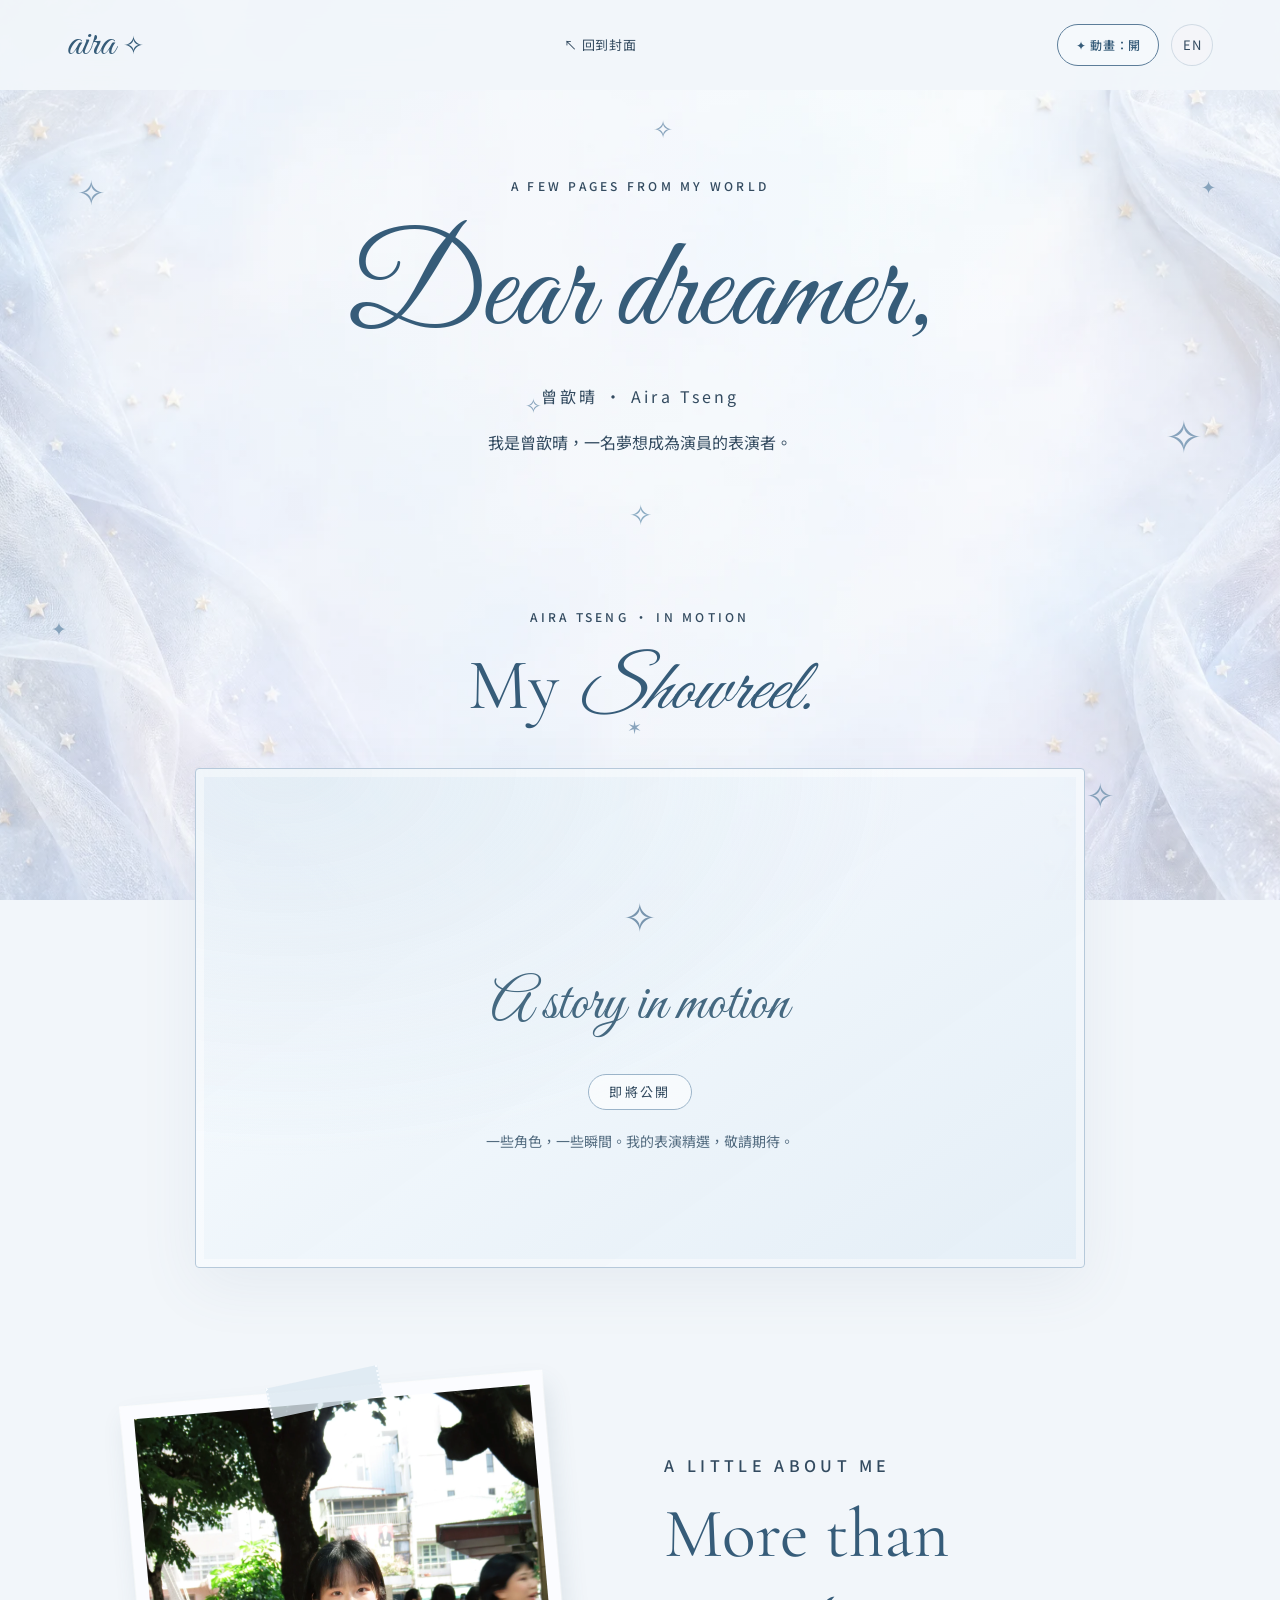
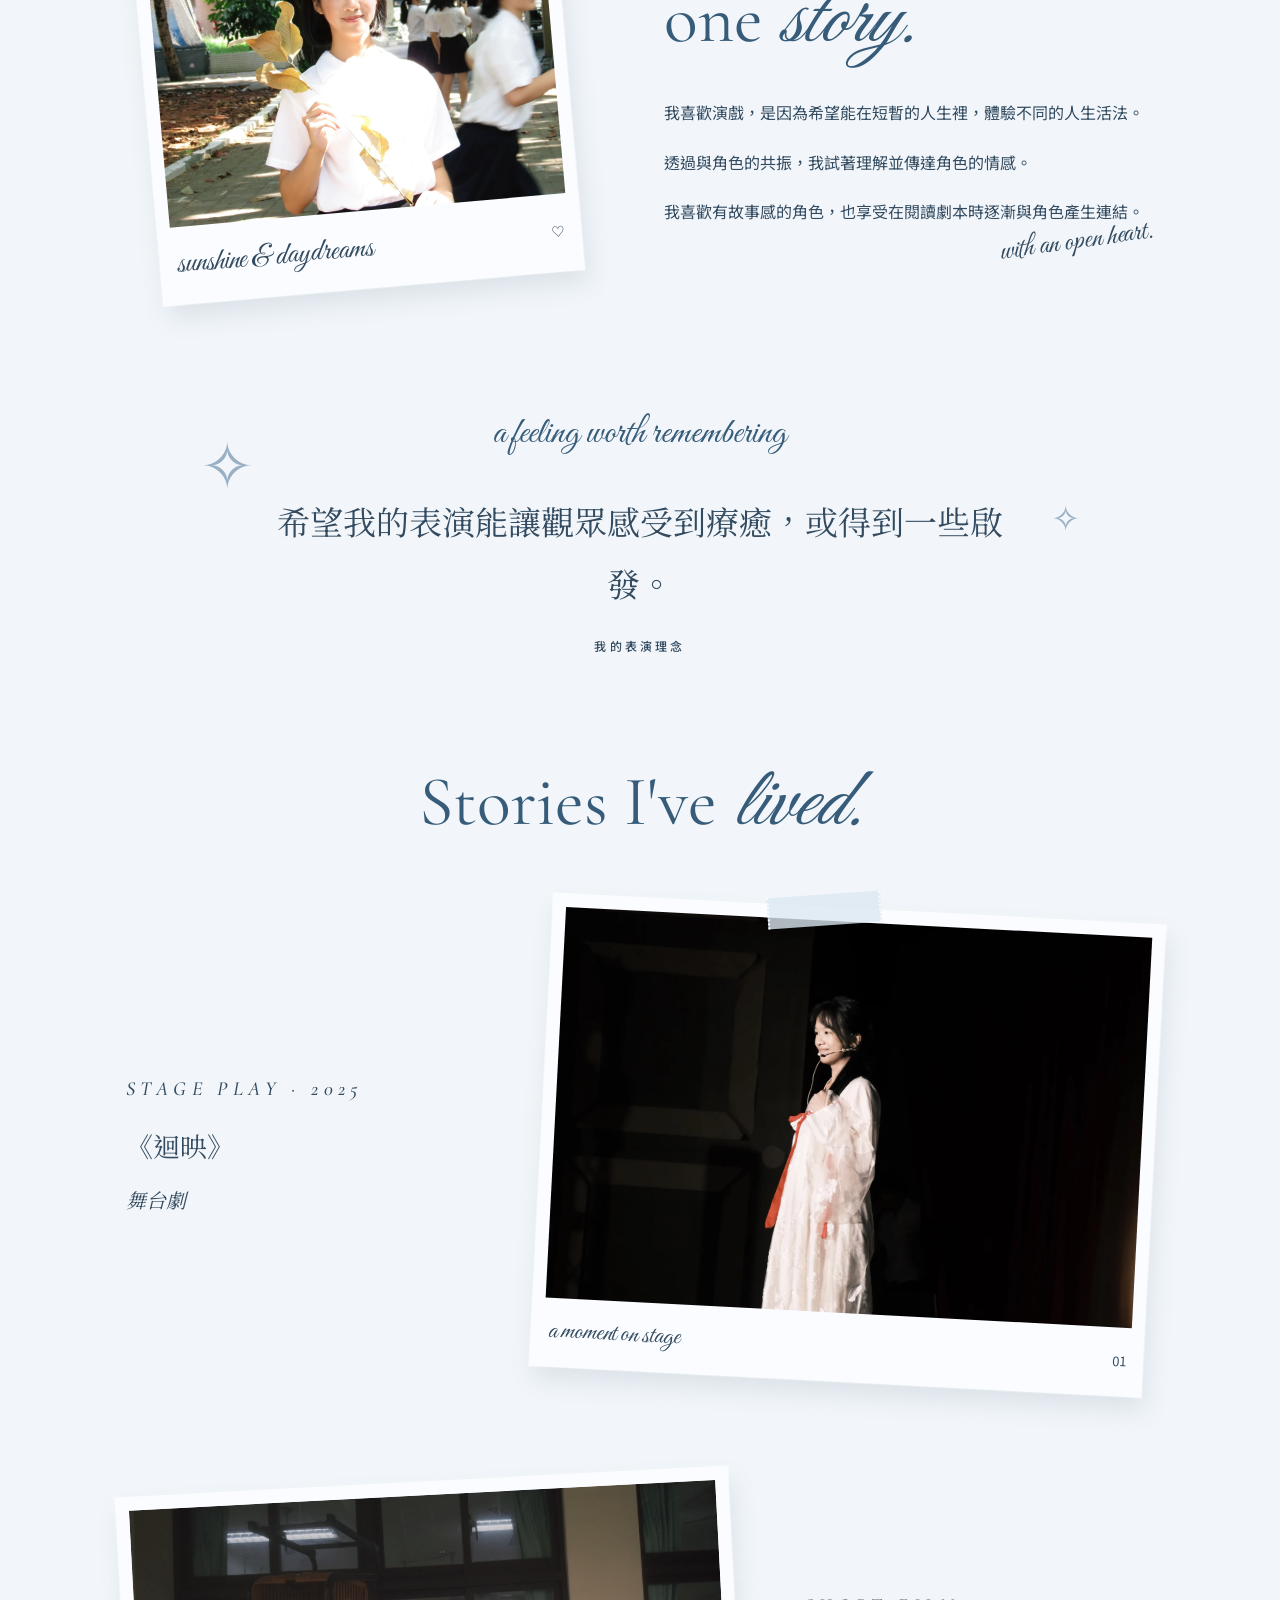
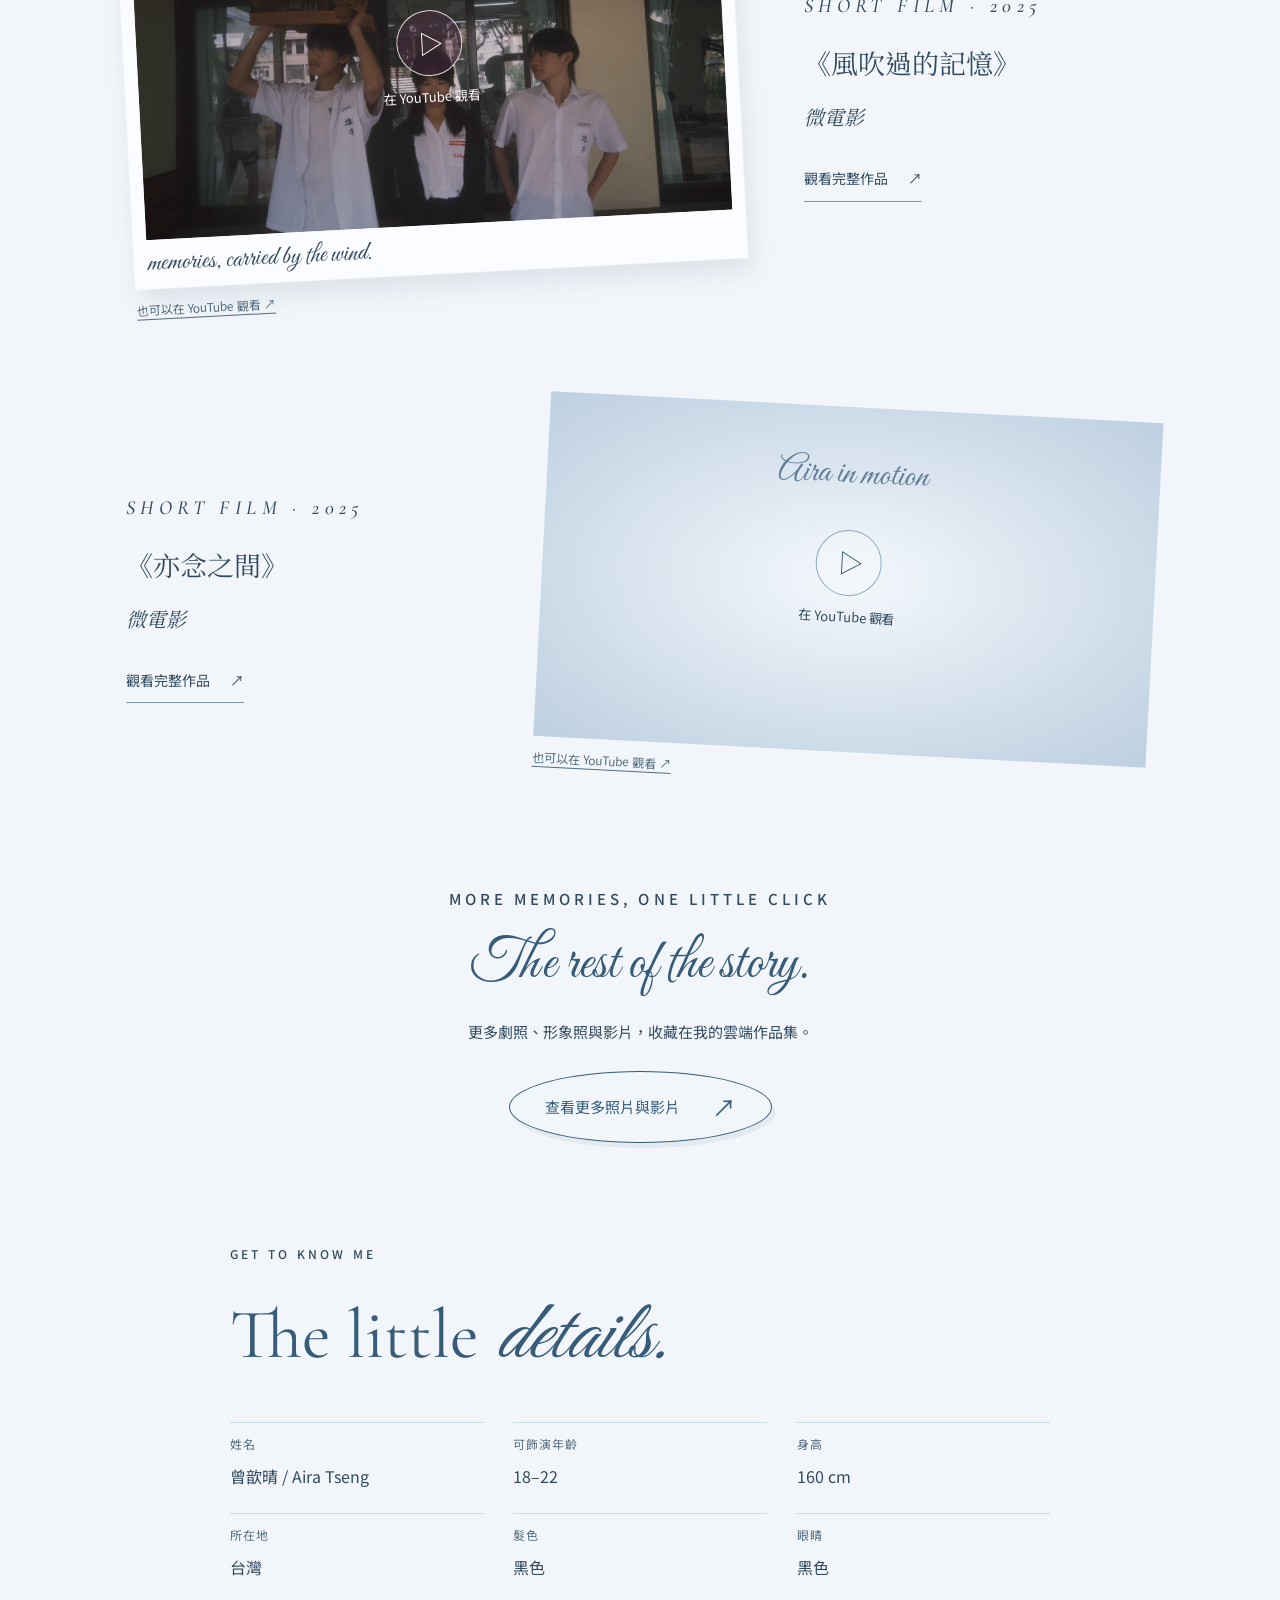
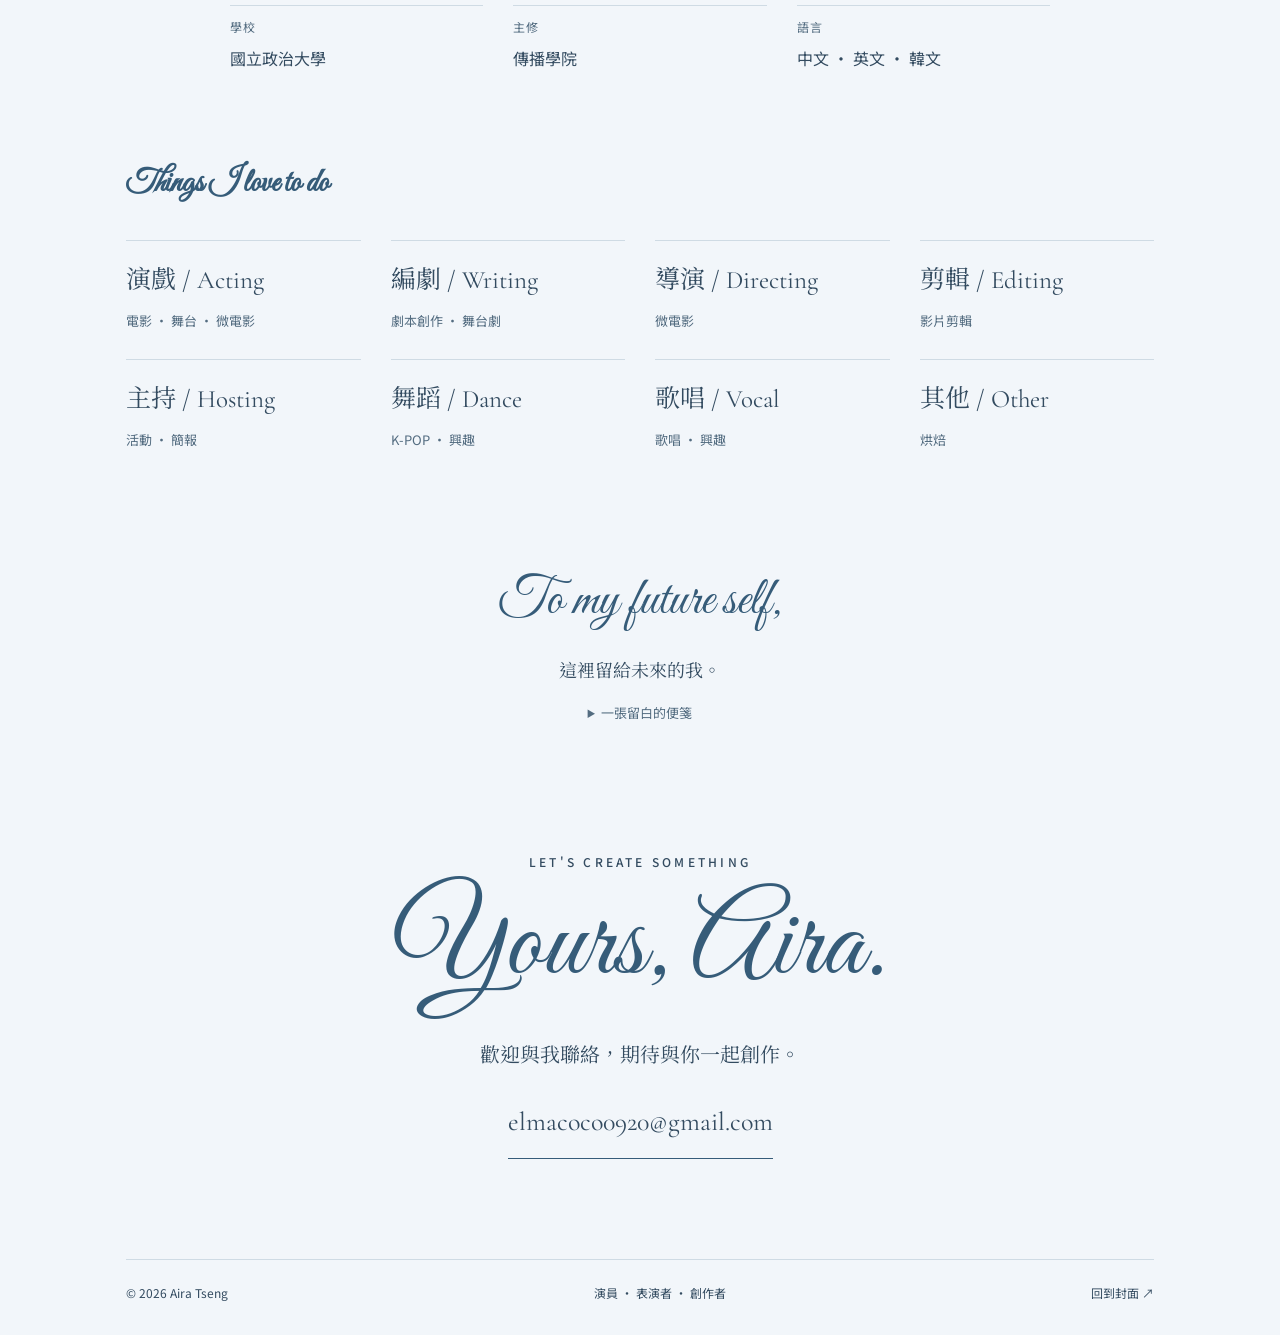
==== commit 8fcb6706: "Restyle portfolio in pearl blue starlight and reserve a Showreel space Use a low-contrast organza ba" ====
--- a/portfolio.html
+++ b/portfolio.html
@@ -3,11 +3,11 @@
 <head>
   <meta charset="utf-8"><meta name="viewport" content="width=device-width, initial-scale=1">
   <meta name="description" content="曾歆晴 Aira Tseng 的表演作品、劇照、形象照與故事。">
-  <meta name="theme-color" content="#f6dfe8"><title>Inside Aira's world · 曾歆晴作品集</title>
-  <link rel="icon" href="data:image/svg+xml,%3Csvg xmlns='http://www.w3.org/2000/svg' viewBox='0 0 32 32'%3E%3Crect width='32' height='32' rx='16' fill='%23f6dfe8'/%3E%3Ctext x='16' y='24' font-size='27' text-anchor='middle' fill='%239e3f69'%3E✧%3C/text%3E%3C/svg%3E">
+  <meta name="theme-color" content="#edf3f8"><title>Inside Aira's world · 曾歆晴作品集</title>
+  <link rel="icon" href="data:image/svg+xml,%3Csvg xmlns='http://www.w3.org/2000/svg' viewBox='0 0 32 32'%3E%3Crect width='32' height='32' rx='16' fill='%23edf3f8'/%3E%3Ctext x='16' y='24' font-size='27' text-anchor='middle' fill='%233b5872'%3E✧%3C/text%3E%3C/svg%3E">
   <link rel="preconnect" href="https://fonts.googleapis.com"><link rel="preconnect" href="https://fonts.gstatic.com" crossorigin>
   <link href="https://fonts.googleapis.com/css2?family=Cormorant+Garamond:ital,wght@0,400;0,500;1,400;1,500&family=Great+Vibes&family=Noto+Sans+TC:wght@400;500&family=Noto+Serif+TC:wght@400;500&display=swap" rel="stylesheet">
-  <link rel="stylesheet" href="style.css?v=5"><script src="site.js?v=4" defer></script>
+  <link rel="stylesheet" href="style.css?v=6"><script src="site.js?v=4" defer></script>
 </head>
 <body class="story-page">
   <a class="skip" href="#main" data-zh="跳至內容" data-en="Skip to content">跳至內容</a>
@@ -15,6 +15,16 @@
   <header class="site-header"><a class="wordmark" href="index.html" aria-label="Aira Tseng 首頁">aira<span>✧</span></a><a class="back-home" href="index.html" data-zh="↖ 回到封面" data-en="↖ Back to cover">↖ 回到封面</a><div class="header-actions"><button class="motion-toggle" type="button" aria-label="暫停動畫" aria-pressed="false">✦ 動畫：開</button><button class="language-toggle" type="button" aria-label="Switch to English">EN</button></div></header>
   <main class="story" id="main">
     <div class="story-intro"><p class="eyebrow">A FEW PAGES FROM MY WORLD</p><h1>Dear dreamer,</h1><p class="intro-name">曾歆晴 · Aira Tseng</p><p data-zh="我是曾歆晴，一名夢想成為演員的表演者。" data-en="I am Aira Tseng, a young performer who dreams of becoming an actress.">我是曾歆晴，一名夢想成為演員的表演者。</p><span class="small-star" aria-hidden="true">✧</span></div>
+    <section class="showreel reveal" id="showreel" aria-labelledby="showreel-title">
+      <p class="eyebrow">AIRA TSENG · IN MOTION</p>
+      <h2 id="showreel-title">My <em>Showreel.</em></h2>
+      <div class="showreel-screen">
+        <span class="showreel-spark" aria-hidden="true">✧</span>
+        <p class="showreel-script">A story in motion</p>
+        <p class="showreel-status" data-zh="即將公開" data-en="Coming soon">即將公開</p>
+        <p class="showreel-note" data-zh="一些角色，一些瞬間。我的表演精選，敬請期待。" data-en="A few characters, a few moments. My acting reel is on its way.">一些角色，一些瞬間。我的表演精選，敬請期待。</p>
+      </div>
+    </section>
     <div class="story-row reveal">
       <figure class="polaroid story-photo photo-tape floaty"><img src="images/hero-web.webp" alt="曾歆晴在樹下，手持葉子的個人照片" width="975" height="1300"><figcaption><span class="handwritten">sunshine & daydreams</span><span>♡</span></figcaption></figure>
       <div class="story-copy"><p class="eyebrow">A LITTLE ABOUT ME</p><h2>More than<br>one <em>story.</em></h2><p data-zh="我喜歡演戲，是因為希望能在短暫的人生裡，體驗不同的人生活法。" data-en="I love acting because it allows me to experience different ways of living within one lifetime.">我喜歡演戲，是因為希望能在短暫的人生裡，體驗不同的人生活法。</p><p data-zh="透過與角色的共振，我試著理解並傳達角色的情感。" data-en="By connecting with a character, I try to understand and communicate their emotions.">透過與角色的共振，我試著理解並傳達角色的情感。</p><p data-zh="我喜歡有故事感的角色，也享受在閱讀劇本時逐漸與角色產生連結。" data-en="I am drawn to characters with a strong sense of story. While reading a script, I enjoy discovering the small details that gradually build a connection between myself and the character.">我喜歡有故事感的角色，也享受在閱讀劇本時逐漸與角色產生連結。</p><span class="handwritten margin-note" aria-hidden="true">with an open heart.</span></div>
--- a/style.css
+++ b/style.css
@@ -1,9 +1,9 @@
 @charset "UTF-8";
-:root{--pink:#f6dfe8;--ink:#663b50;--berry:#9a365f;--muted:#865d70;--line:#b97f9750;--paper:#fffaf9;--script:'Great Vibes','Snell Roundhand',cursive;--serif:'Cormorant Garamond','Noto Serif TC',serif;--body:'Noto Sans TC',sans-serif}
+:root{--pink:#edf3f8;--ink:#334b60;--berry:#365c79;--muted:#536c80;--line:#829fb650;--paper:#fbfcff;--script:'Great Vibes','Snell Roundhand',cursive;--serif:'Cormorant Garamond','Noto Serif TC',serif;--body:'Noto Sans TC',sans-serif}
 *{box-sizing:border-box}html{scroll-behavior:smooth;scroll-padding-top:90px}body{margin:0;color:var(--ink);font-family:var(--body);font-size:16px;line-height:1.9;background-color:var(--pink);background-image:radial-gradient(ellipse at 15% 10%,#fff5f7b0,transparent 42%),radial-gradient(ellipse at 90% 70%,#e8afd060,transparent 45%);background-attachment:fixed;overflow-x:clip}body::before{content:'';position:fixed;inset:0;z-index:20;pointer-events:none;opacity:.14;background-image:url("data:image/svg+xml,%3Csvg xmlns='http://www.w3.org/2000/svg' width='180' height='180'%3E%3Cfilter id='n'%3E%3CfeTurbulence type='fractalNoise' baseFrequency='.82' numOctaves='3' stitchTiles='stitch'/%3E%3C/filter%3E%3Cpath fill='%23996f80' opacity='.3' filter='url(%23n)' d='M0 0h180v180H0z'/%3E%3C/svg%3E")}
-a{color:inherit;text-decoration:none}button{font:inherit;color:inherit}button,a{-webkit-tap-highlight-color:transparent}button{cursor:pointer}a:focus-visible,button:focus-visible,summary:focus-visible{outline:2px solid var(--berry);outline-offset:7px}img{display:block;max-width:100%;object-fit:cover}figure,p,h1,h2,h3{margin:0}p+p{margin-top:1em}button{border:0;background:none}.skip{position:fixed;left:15px;top:-100px;z-index:100;background:white;padding:10px}.skip:focus{top:10px}.site-header{position:relative;z-index:25;display:flex;align-items:center;justify-content:space-between;padding:24px 5.2%;gap:20px}.wordmark{font-family:var(--script);font-size:42px;line-height:1;color:var(--berry)}.wordmark span{font-family:var(--serif);font-size:25px;margin-left:8px}.header-note{font-family:var(--serif);font-style:italic;font-size:19px;letter-spacing:.025em}.header-actions{display:flex;gap:12px;align-items:center}.header-actions button{min-width:42px;min-height:42px;font-size:13px;letter-spacing:.06em;border:1px solid var(--line);border-radius:50%;background:#fff5f630}.motion-toggle{font-weight:500}.handwritten{font-family:var(--script);font-size:34px;font-weight:400}.eyebrow{font-size:12px;letter-spacing:.27em;font-weight:500}.sky{position:absolute;inset:0 0 auto;height:100svh;overflow:hidden;pointer-events:none;z-index:0}.sky span{position:absolute;color:#b56d93;animation:twinkle 5s ease-in-out infinite;font-family:Georgia,serif;font-size:34px}.sky span:nth-child(1){top:18%;left:6%}.sky span:nth-child(2){top:68%;left:4%;font-size:19px;animation-delay:-2s}.sky span:nth-child(3){top:12%;left:51%;font-size:24px}.sky span:nth-child(4){top:79%;left:49%;font-size:18px;animation-delay:-4s}.sky span:nth-child(5){top:44%;right:6%;font-size:45px}.sky span:nth-child(6){top:19%;right:5%;font-size:18px}.sky span:nth-child(7){top:85%;right:13%}.sky span:nth-child(8){top:43%;left:41%;font-size:20px;animation-delay:-1s}.cover{min-height:calc(100svh - 166px);max-width:1360px;margin:auto;display:grid;grid-template-columns:1fr 1fr;align-items:center;padding:28px 6% 45px;gap:40px;position:relative}.cover-type{position:relative;z-index:4;padding-left:28px}.cover-type>.eyebrow{margin-left:25px;margin-bottom:18px}.cover h1{font-weight:400;line-height:.8;color:var(--berry);position:relative;margin-left:-6px;padding-top:22px}.first-name{font-family:var(--script);font-size:clamp(125px,15.4vw,218px);display:block;font-weight:400;letter-spacing:-.025em;position:relative;z-index:2}.last-name{font-family:var(--serif);font-style:italic;font-size:clamp(100px,12.4vw,180px);display:block;letter-spacing:-.055em;margin:4px 0 0 53px;position:relative;color:#774a60}.name-star{font-family:Georgia,serif;font-style:normal;font-size:.32em;position:absolute;top:-45px;right:0;color:#a5557b;animation:twinkle 4s infinite}.chinese-name{margin:35px 0 10px 28px;font-family:'Noto Serif TC',serif;font-size:25px;letter-spacing:.19em}.cover-role{margin:0 0 28px 30px;font-size:14px;letter-spacing:.12em}.enter-link{display:inline-flex;align-items:center;gap:32px;border:1px solid var(--berry);border-radius:50%;min-height:63px;padding:12px 35px;margin-left:20px;color:var(--berry);font-size:15px;transition:background .25s,transform .25s;box-shadow:3px 5px 0 #c98da427}.enter-link>span:last-child{font-size:24px}.enter-link:hover{background:#fff7fa;transform:translateY(-4px) rotate(-2deg)}.cover-whisper{margin:26px 0 0 50px;transform:rotate(-5deg);font-size:28px;color:var(--muted)}.cover-collage{position:relative;isolation:isolate;width:100%;height:610px;max-width:570px;margin:auto}.polaroid{background:var(--paper);padding:13px 13px 0;box-shadow:4px 13px 24px #84526826,0 0 0 1px #ffffffaa;position:relative}.polaroid figcaption{display:flex;justify-content:space-between;align-items:center;padding:9px 4px 10px;font-size:13px}.cover-portrait{position:absolute;width:68%;left:12%;top:74px;transform:rotate(-7deg);--angle:-7deg;z-index:3}.portrait-window{height:345px;overflow:hidden}.portrait-window img{width:100%;height:100%;object-position:50% 60%;transform:scale(1.15)}.cover-portrait figcaption .handwritten{font-size:29px}.paperclip{position:absolute;left:27px;top:-28px;width:24px;height:77px;border:3px solid #a6a3a8;border-radius:15px;transform:rotate(17deg);z-index:3;box-shadow:inset 1px 0 1px white,1px 1px 1px #fff}.paperclip:after{content:'';position:absolute;left:3px;top:13px;width:10px;height:48px;border:2px solid #c6c3c6;border-radius:8px}.scrap{background:#fff9f5;box-shadow:2px 5px 14px #875b7720;padding:25px}.behind-note{position:absolute;top:0;left:1%;width:70%;height:260px;transform:rotate(-13deg);z-index:1;background:repeating-linear-gradient(#fffaf8 0 28px,#d4b8c65c 29px 30px);font-family:var(--serif)}.behind-note p{font-size:19px;line-height:1.6}.behind-note>span:last-child{display:block;margin-top:22px;font-family:var(--body);font-size:11px;letter-spacing:.1em}.folder-back{position:absolute;inset:65px 7% 30px 5%;transform:rotate(6deg);border-radius:5px 12px 12px;background:#e4afc3;box-shadow:2px 8px 18px #ae628c22}.folder-back:before{content:'';position:absolute;top:-27px;left:0;width:45%;height:30px;background:#e4afc3;border-radius:12px 18px 0 0}.folder-back span{position:absolute;bottom:17px;left:22px;font-size:12px;letter-spacing:.15em}.filmstrip{position:absolute;right:-1%;top:227px;width:30%;padding:9px;background:#fdf9f6;transform:rotate(10deg);--angle:10deg;z-index:5;box-shadow:4px 8px 15px #6e425637}.filmstrip img{width:100%;aspect-ratio:1/1.1;object-position:43% 45%;margin-bottom:7px}.filmstrip figcaption{font-family:var(--serif);font-style:italic;font-size:12px;text-align:center;line-height:1.4}.chrome-star{position:absolute;right:0;top:40px;font:145px/1 Georgia,serif;color:#c9bac4;text-shadow:1px 2px 0 white,-1px -1px 0 #796976,4px 5px 5px #8e537b3b;transform:rotate(12deg);--angle:12deg;z-index:5}.love-stamp{position:absolute;bottom:3px;left:-10px;border:1px solid #ac7391;border-radius:50%;padding:12px 30px;text-align:center;font-size:12px;line-height:1.3;transform:rotate(-15deg);z-index:6;color:var(--berry)}.love-stamp i{font-family:var(--serif);font-size:24px}.cover-footer{max-width:1400px;margin:auto;padding:15px 5.2% 25px;display:flex;justify-content:space-between;align-items:center;gap:20px;font-size:11px;letter-spacing:.13em}.cover-footer .handwritten{font-size:25px;letter-spacing:0}.floaty{animation:float 7s ease-in-out infinite}.filmstrip{animation-delay:-3.2s}.chrome-star{animation-delay:-1s}@keyframes float{0%,100%{transform:translateY(0) rotate(var(--angle,0deg))}50%{transform:translateY(-10px) rotate(calc(var(--angle,0deg) + 2deg))}}@keyframes twinkle{0%,100%{opacity:.45;transform:scale(.9) rotate(0)}50%{opacity:.9;transform:scale(1.1) rotate(12deg)}}
+a{color:inherit;text-decoration:none}button{font:inherit;color:inherit}button,a{-webkit-tap-highlight-color:transparent}button{cursor:pointer}a:focus-visible,button:focus-visible,summary:focus-visible{outline:2px solid var(--berry);outline-offset:7px}img{display:block;max-width:100%;object-fit:cover}figure,p,h1,h2,h3{margin:0}p+p{margin-top:1em}button{border:0;background:none}.skip{position:fixed;left:15px;top:-100px;z-index:100;background:white;padding:10px}.skip:focus{top:10px}.site-header{position:relative;z-index:25;display:flex;align-items:center;justify-content:space-between;padding:24px 5.2%;gap:20px}.wordmark{font-family:var(--script);font-size:42px;line-height:1;color:var(--berry)}.wordmark span{font-family:var(--serif);font-size:25px;margin-left:8px}.header-note{font-family:var(--serif);font-style:italic;font-size:19px;letter-spacing:.025em}.header-actions{display:flex;gap:12px;align-items:center}.header-actions button{min-width:42px;min-height:42px;font-size:13px;letter-spacing:.06em;border:1px solid var(--line);border-radius:50%;background:#fff5f630}.motion-toggle{font-weight:500}.handwritten{font-family:var(--script);font-size:34px;font-weight:400}.eyebrow{font-size:12px;letter-spacing:.27em;font-weight:500}.sky{position:absolute;inset:0 0 auto;height:100svh;overflow:hidden;pointer-events:none;z-index:0}.sky span{position:absolute;color:#87a3bc;animation:twinkle 5s ease-in-out infinite;font-family:Georgia,serif;font-size:34px}.sky span:nth-child(1){top:18%;left:6%}.sky span:nth-child(2){top:68%;left:4%;font-size:19px;animation-delay:-2s}.sky span:nth-child(3){top:12%;left:51%;font-size:24px}.sky span:nth-child(4){top:79%;left:49%;font-size:18px;animation-delay:-4s}.sky span:nth-child(5){top:44%;right:6%;font-size:45px}.sky span:nth-child(6){top:19%;right:5%;font-size:18px}.sky span:nth-child(7){top:85%;right:13%}.sky span:nth-child(8){top:43%;left:41%;font-size:20px;animation-delay:-1s}.cover{min-height:calc(100svh - 166px);max-width:1360px;margin:auto;display:grid;grid-template-columns:1fr 1fr;align-items:center;padding:28px 6% 45px;gap:40px;position:relative}.cover-type{position:relative;z-index:4;padding-left:28px}.cover-type>.eyebrow{margin-left:25px;margin-bottom:18px}.cover h1{font-weight:400;line-height:.8;color:var(--berry);position:relative;margin-left:-6px;padding-top:22px}.first-name{font-family:var(--script);font-size:clamp(125px,15.4vw,218px);display:block;font-weight:400;letter-spacing:-.025em;position:relative;z-index:2}.last-name{font-family:var(--serif);font-style:italic;font-size:clamp(100px,12.4vw,180px);display:block;letter-spacing:-.055em;margin:4px 0 0 53px;position:relative;color:#425f78}.name-star{font-family:Georgia,serif;font-style:normal;font-size:.32em;position:absolute;top:-45px;right:0;color:#7390ae;animation:twinkle 4s infinite}.chinese-name{margin:35px 0 10px 28px;font-family:'Noto Serif TC',serif;font-size:25px;letter-spacing:.19em}.cover-role{margin:0 0 28px 30px;font-size:14px;letter-spacing:.12em}.enter-link{display:inline-flex;align-items:center;gap:32px;border:1px solid var(--berry);border-radius:50%;min-height:63px;padding:12px 35px;margin-left:20px;color:var(--berry);font-size:15px;transition:background .25s,transform .25s;box-shadow:3px 5px 0 #90a8bc27}.enter-link>span:last-child{font-size:24px}.enter-link:hover{background:#ffffff;transform:translateY(-4px) rotate(-2deg)}.cover-whisper{margin:26px 0 0 50px;transform:rotate(-5deg);font-size:28px;color:var(--muted)}.cover-collage{position:relative;isolation:isolate;width:100%;height:610px;max-width:570px;margin:auto}.polaroid{background:var(--paper);padding:13px 13px 0;box-shadow:4px 13px 24px #84526826,0 0 0 1px #ffffffaa;position:relative}.polaroid figcaption{display:flex;justify-content:space-between;align-items:center;padding:9px 4px 10px;font-size:13px}.cover-portrait{position:absolute;width:68%;left:12%;top:74px;transform:rotate(-7deg);--angle:-7deg;z-index:3}.portrait-window{height:345px;overflow:hidden}.portrait-window img{width:100%;height:100%;object-position:50% 60%;transform:scale(1.15)}.cover-portrait figcaption .handwritten{font-size:29px}.paperclip{position:absolute;left:27px;top:-28px;width:24px;height:77px;border:3px solid #a6a3a8;border-radius:15px;transform:rotate(17deg);z-index:3;box-shadow:inset 1px 0 1px white,1px 1px 1px #fff}.paperclip:after{content:'';position:absolute;left:3px;top:13px;width:10px;height:48px;border:2px solid #c6c3c6;border-radius:8px}.scrap{background:#fff9f5;box-shadow:2px 5px 14px #875b7720;padding:25px}.behind-note{position:absolute;top:0;left:1%;width:70%;height:260px;transform:rotate(-13deg);z-index:1;background:repeating-linear-gradient(#fffaf8 0 28px,#d4b8c65c 29px 30px);font-family:var(--serif)}.behind-note p{font-size:19px;line-height:1.6}.behind-note>span:last-child{display:block;margin-top:22px;font-family:var(--body);font-size:11px;letter-spacing:.1em}.folder-back{position:absolute;inset:65px 7% 30px 5%;transform:rotate(6deg);border-radius:5px 12px 12px;background:#c3d5e5;box-shadow:2px 8px 18px #ae628c22}.folder-back:before{content:'';position:absolute;top:-27px;left:0;width:45%;height:30px;background:#c3d5e5;border-radius:12px 18px 0 0}.folder-back span{position:absolute;bottom:17px;left:22px;font-size:12px;letter-spacing:.15em}.filmstrip{position:absolute;right:-1%;top:227px;width:30%;padding:9px;background:#fdf9f6;transform:rotate(10deg);--angle:10deg;z-index:5;box-shadow:4px 8px 15px #6e425637}.filmstrip img{width:100%;aspect-ratio:1/1.1;object-position:43% 45%;margin-bottom:7px}.filmstrip figcaption{font-family:var(--serif);font-style:italic;font-size:12px;text-align:center;line-height:1.4}.chrome-star{position:absolute;right:0;top:40px;font:145px/1 Georgia,serif;color:#c9bac4;text-shadow:1px 2px 0 white,-1px -1px 0 #796976,4px 5px 5px #8e537b3b;transform:rotate(12deg);--angle:12deg;z-index:5}.love-stamp{position:absolute;bottom:3px;left:-10px;border:1px solid #8197af;border-radius:50%;padding:12px 30px;text-align:center;font-size:12px;line-height:1.3;transform:rotate(-15deg);z-index:6;color:var(--berry)}.love-stamp i{font-family:var(--serif);font-size:24px}.cover-footer{max-width:1400px;margin:auto;padding:15px 5.2% 25px;display:flex;justify-content:space-between;align-items:center;gap:20px;font-size:11px;letter-spacing:.13em}.cover-footer .handwritten{font-size:25px;letter-spacing:0}.floaty{animation:float 7s ease-in-out infinite}.filmstrip{animation-delay:-3.2s}.chrome-star{animation-delay:-1s}@keyframes float{0%,100%{transform:translateY(0) rotate(var(--angle,0deg))}50%{transform:translateY(-10px) rotate(calc(var(--angle,0deg) + 2deg))}}@keyframes twinkle{0%,100%{opacity:.45;transform:scale(.9) rotate(0)}50%{opacity:.9;transform:scale(1.1) rotate(12deg)}}
 /* One continuous canvas: no separate section backgrounds or boxed content. */
-.story-page .site-header{position:sticky;top:0;background:#f6dfe8e8;backdrop-filter:blur(12px)}.back-home{font-size:13px;letter-spacing:.06em}.story{max-width:1120px;margin:0 auto;padding:55px 46px 0;position:relative}.story-intro{text-align:center;max-width:750px;margin:auto;padding:30px 0 65px}.story-intro h1{font-family:var(--script);font-size:clamp(78px,10vw,132px);font-weight:400;line-height:1.35;color:var(--berry);margin-top:10px}.story-intro .intro-name{font-size:16px;letter-spacing:.19em}.story-intro p:last-child{font-family:'Noto Serif TC',serif;margin:24px auto 0;max-width:480px;font-size:17px;line-height:2}.small-star{display:block;margin:30px auto 0;color:#b56890;font-size:28px}.story-row{display:grid;grid-template-columns:1fr 1.08fr;gap:85px;align-items:center;margin:20px 0 100px;position:relative}.story-row.reverse{grid-template-columns:1.08fr 1fr}.story-copy{position:relative;z-index:1}.story-copy h2,.flow-heading{font-family:var(--serif);font-weight:400;font-size:clamp(42px,5.5vw,70px);line-height:1.15;color:var(--berry);margin:12px 0 25px}.story-copy h2 em,.flow-heading em{font-family:var(--script);font-weight:400;font-size:1.2em}.story-copy p{font-size:16px;line-height:2.1}.story-photo{transform:rotate(-5deg);--angle:-5deg;margin:10px 15px}.story-photo img{width:100%;height:410px;object-position:center}.story-photo figcaption .handwritten{font-size:31px}.photo-tape:before{content:'';position:absolute;z-index:2;top:-13px;left:35%;height:31px;width:110px;background:#f7e7bea3;transform:rotate(-7deg);border-left:2px dotted #fff7e2;border-right:2px dotted #fff7e2}.margin-note{position:absolute;bottom:-40px;right:0;transform:rotate(-8deg);font-size:29px}.story-quote{position:relative;margin:80px auto 100px;max-width:750px;text-align:center}.story-quote:before,.story-quote:after{position:absolute;content:'✧';font:65px Georgia;color:#b57899;top:30px;animation:twinkle 6s infinite}.story-quote:before{left:-65px}.story-quote:after{right:-65px;font-size:35px;top:100px}.story-quote blockquote{font-family:'Noto Serif TC',serif;font-size:clamp(23px,3vw,33px);font-weight:400;line-height:1.9;margin:20px 0}.story-quote .handwritten{color:var(--berry);font-size:37px}.flow-heading{text-align:center;margin:25px 0 55px}.work-row{display:grid;grid-template-columns:1.4fr .8fr;gap:65px;align-items:center;margin-bottom:100px}.work-row:nth-of-type(even){grid-template-columns:.8fr 1.4fr}.work-row:nth-of-type(even) .work-visual{order:2}.work-visual{transform:rotate(-3deg);position:relative}.work-row:nth-of-type(even) .work-visual{transform:rotate(3deg)}.work-visual img{width:100%;aspect-ratio:3/2;object-fit:cover}.work-copy h3{font-family:'Noto Serif TC',serif;font-size:27px;font-weight:400;margin:12px 0}.work-copy p{font-family:var(--serif);font-size:20px;font-style:italic}.text-link{display:inline-flex;gap:20px;align-items:center;font-size:14px;padding:9px 0;border-bottom:1px solid #a9678c;margin-top:18px;transition:color .2s}.text-link:hover{color:#af235e}.photo-caption{font-family:var(--script);font-size:26px}.video-frame{width:100%;aspect-ratio:16/9;background:#eac3d3;position:relative;overflow:hidden}.video-frame>img{width:100%;height:100%;object-fit:cover}.video-frame iframe{width:100%;height:100%;border:0;display:block}.play-button{position:absolute;inset:0;width:100%;display:grid;place-content:center;color:white;background:#301b3333;transition:background .2s}.play-button:hover{background:#301b3355}.play-button>span:first-child{display:grid;place-items:center;width:66px;height:66px;border:1px solid #ffffffc9;border-radius:50%;background:#542c4a55;font-size:25px;padding-left:3px;margin:auto}.play-label{font-size:13px;margin-top:9px;text-shadow:0 1px 5px #341d2d}.video-frame.no-poster{background:radial-gradient(ellipse at center,#fce9f1,#db9dbb);color:var(--berry)}.no-poster .play-button{background:transparent;color:var(--berry)}.no-poster .play-button>span:first-child{border-color:#ba7196;background:#fff3f88a}.no-poster .play-label{color:var(--ink);text-shadow:none}.video-frame.no-poster:before{content:'Aira in motion';position:absolute;top:10%;left:0;right:0;text-align:center;font-family:var(--script);font-size:35px;opacity:.75}.video-footnote{font-size:12px;color:var(--muted);margin-top:10px}.video-footnote a{text-decoration:underline;text-underline-offset:4px}.cloud-intro{text-align:center;margin:40px auto 45px;max-width:540px}.cloud-intro .handwritten{font-size:55px;color:var(--berry)}.cloud-intro p{font-size:15px}.reel-list{display:grid;grid-template-columns:repeat(3,1fr);gap:25px;margin:40px 0 110px}.reel{transform:rotate(-2deg)}.reel:nth-child(2){transform:rotate(3deg);margin-top:25px}.reel:nth-child(3){transform:rotate(-1deg)}.reel .video-frame{aspect-ratio:3/4}.reel>h3{font-size:15px;font-weight:400;margin-top:13px}.reel .video-frame.no-poster:before{font-size:28px;top:19%}.reel .play-button{padding-top:30px}.profile-flow{display:grid;grid-template-columns:1.2fr .8fr;gap:70px;align-items:start;margin:30px 0 100px}.profile-list{display:grid;grid-template-columns:1fr 1fr;gap:22px 30px;margin-top:35px}.profile-list div{padding-top:10px;border-top:1px solid var(--line)}.profile-list dt{font-size:12px;letter-spacing:.08em;color:var(--muted)}.profile-list dd{margin:5px 0 0;font-size:16px}.profile-side{padding-top:65px}.profile-side .polaroid{transform:rotate(6deg);--angle:6deg}.profile-side img{aspect-ratio:3/4;width:100%;height:auto}.skills-intro{font-size:32px;margin-bottom:20px;font-family:var(--script);color:var(--berry)}.skills-list{display:grid;grid-template-columns:repeat(4,1fr);gap:25px 30px;margin:25px 0 100px}.skills-list div{border-top:1px solid var(--line);padding-top:16px}.skills-list h3{font-weight:400;font-family:var(--serif);font-size:25px}.skills-list p{font-size:13px;line-height:1.9;margin-top:5px;color:var(--muted)}.gallery{display:grid;grid-template-columns:repeat(3,1fr);align-items:start;gap:60px 35px;margin:50px 0 100px}.gallery .polaroid{transform:rotate(-3deg);transition:transform .3s}.gallery .polaroid:nth-child(3n+2){transform:rotate(3deg);margin-top:70px}.gallery .polaroid:nth-child(3n){transform:rotate(-1deg);margin-top:20px}.gallery a:hover{transform:translateY(-8px) rotate(0deg);z-index:2}.gallery img{width:100%;height:auto;aspect-ratio:3/4;object-fit:cover}.gallery figcaption{font-family:var(--serif);font-style:italic;font-size:15px}.gallery .photo-number{font-family:var(--body);font-size:11px;letter-spacing:.1em}.future-note{text-align:center;margin:0 auto 80px;max-width:650px}.future-note h2{font-family:var(--script);font-size:52px;font-weight:400;color:var(--berry)}.future-note p{font-family:'Noto Serif TC',serif;font-size:18px}.future-note details{margin:15px auto;color:var(--muted);font-size:13px}.contact-flow{text-align:center;padding:45px 0 100px}.contact-flow h2{font-family:var(--script);font-size:clamp(64px,9vw,115px);font-weight:400;line-height:1.3;color:var(--berry)}.contact-flow .contact-subtitle{font-family:'Noto Serif TC',serif;font-size:20px;margin:12px 0}.email{display:inline-block;border-bottom:1px solid var(--berry);padding:12px 0;font-family:var(--serif);font-size:26px;overflow-wrap:anywhere}.story-footer{display:flex;justify-content:space-between;border-top:1px solid var(--line);padding:22px 0 30px;font-size:12px;gap:20px}.reveal{transition:opacity .8s ease,translate .8s ease}.js-motion .reveal:not(.is-visible){opacity:0;translate:0 24px}.reveal.is-visible{opacity:1;translate:0}.motion-paused *,.motion-paused *:before,.motion-paused *:after{animation-play-state:paused!important}.motion-paused .reveal{opacity:1!important;translate:0!important;transition:none}.motion-paused{scroll-behavior:auto}.lightbox{max-width:min(1000px,92vw);max-height:92svh;border:1px solid #d6acc2;background:#fff5f9;padding:18px;box-shadow:0 20px 90px #62354d55;color:var(--ink)}.lightbox::backdrop{background:#482a40b8;backdrop-filter:blur(6px)}.lightbox img{max-height:76svh;max-width:100%;width:auto;height:auto;object-fit:contain;margin:auto}.lightbox header{display:flex;justify-content:space-between;align-items:center;gap:25px;padding-bottom:12px;font-size:14px}.lightbox button{font-size:25px;min-width:40px;min-height:40px}.lightbox a{font-size:12px;text-decoration:underline}.lightbox footer{display:flex;justify-content:space-between;padding-top:10px;gap:20px}.lightbox nav{display:flex;gap:15px}
+.story-page .site-header{position:sticky;top:0;background:#edf3f8e8;backdrop-filter:blur(12px)}.back-home{font-size:13px;letter-spacing:.06em}.story{max-width:1120px;margin:0 auto;padding:55px 46px 0;position:relative}.story-intro{text-align:center;max-width:750px;margin:auto;padding:30px 0 65px}.story-intro h1{font-family:var(--script);font-size:clamp(78px,10vw,132px);font-weight:400;line-height:1.35;color:var(--berry);margin-top:10px}.story-intro .intro-name{font-size:16px;letter-spacing:.19em}.story-intro p:last-child{font-family:'Noto Serif TC',serif;margin:24px auto 0;max-width:480px;font-size:17px;line-height:2}.small-star{display:block;margin:30px auto 0;color:#8aabc2;font-size:28px}.story-row{display:grid;grid-template-columns:1fr 1.08fr;gap:85px;align-items:center;margin:20px 0 100px;position:relative}.story-row.reverse{grid-template-columns:1.08fr 1fr}.story-copy{position:relative;z-index:1}.story-copy h2,.flow-heading{font-family:var(--serif);font-weight:400;font-size:clamp(42px,5.5vw,70px);line-height:1.15;color:var(--berry);margin:12px 0 25px}.story-copy h2 em,.flow-heading em{font-family:var(--script);font-weight:400;font-size:1.2em}.story-copy p{font-size:16px;line-height:2.1}.story-photo{transform:rotate(-5deg);--angle:-5deg;margin:10px 15px}.story-photo img{width:100%;height:410px;object-position:center}.story-photo figcaption .handwritten{font-size:31px}.photo-tape:before{content:'';position:absolute;z-index:2;top:-13px;left:35%;height:31px;width:110px;background:#f7e7bea3;transform:rotate(-7deg);border-left:2px dotted #fff7e2;border-right:2px dotted #fff7e2}.margin-note{position:absolute;bottom:-40px;right:0;transform:rotate(-8deg);font-size:29px}.story-quote{position:relative;margin:80px auto 100px;max-width:750px;text-align:center}.story-quote:before,.story-quote:after{position:absolute;content:'✧';font:65px Georgia;color:#98afc4;top:30px;animation:twinkle 6s infinite}.story-quote:before{left:-65px}.story-quote:after{right:-65px;font-size:35px;top:100px}.story-quote blockquote{font-family:'Noto Serif TC',serif;font-size:clamp(23px,3vw,33px);font-weight:400;line-height:1.9;margin:20px 0}.story-quote .handwritten{color:var(--berry);font-size:37px}.flow-heading{text-align:center;margin:25px 0 55px}.work-row{display:grid;grid-template-columns:1.4fr .8fr;gap:65px;align-items:center;margin-bottom:100px}.work-row:nth-of-type(even){grid-template-columns:.8fr 1.4fr}.work-row:nth-of-type(even) .work-visual{order:2}.work-visual{transform:rotate(-3deg);position:relative}.work-row:nth-of-type(even) .work-visual{transform:rotate(3deg)}.work-visual img{width:100%;aspect-ratio:3/2;object-fit:cover}.work-copy h3{font-family:'Noto Serif TC',serif;font-size:27px;font-weight:400;margin:12px 0}.work-copy p{font-family:var(--serif);font-size:20px;font-style:italic}.text-link{display:inline-flex;gap:20px;align-items:center;font-size:14px;padding:9px 0;border-bottom:1px solid #7c96ae;margin-top:18px;transition:color .2s}.text-link:hover{color:#2e5a80}.photo-caption{font-family:var(--script);font-size:26px}.video-frame{width:100%;aspect-ratio:16/9;background:#dce8f1;position:relative;overflow:hidden}.video-frame>img{width:100%;height:100%;object-fit:cover}.video-frame iframe{width:100%;height:100%;border:0;display:block}.play-button{position:absolute;inset:0;width:100%;display:grid;place-content:center;color:white;background:#301b3333;transition:background .2s}.play-button:hover{background:#301b3355}.play-button>span:first-child{display:grid;place-items:center;width:66px;height:66px;border:1px solid #ffffffc9;border-radius:50%;background:#542c4a55;font-size:25px;padding-left:3px;margin:auto}.play-label{font-size:13px;margin-top:9px;text-shadow:0 1px 5px #341d2d}.video-frame.no-poster{background:radial-gradient(ellipse at center,#f4f8fc,#bdcfe0);color:var(--berry)}.no-poster .play-button{background:transparent;color:var(--berry)}.no-poster .play-button>span:first-child{border-color:#8aabc2;background:#f4f8fc8a}.no-poster .play-label{color:var(--ink);text-shadow:none}.video-frame.no-poster:before{content:'Aira in motion';position:absolute;top:10%;left:0;right:0;text-align:center;font-family:var(--script);font-size:35px;opacity:.75}.video-footnote{font-size:12px;color:var(--muted);margin-top:10px}.video-footnote a{text-decoration:underline;text-underline-offset:4px}.cloud-intro{text-align:center;margin:40px auto 45px;max-width:540px}.cloud-intro .handwritten{font-size:55px;color:var(--berry)}.cloud-intro p{font-size:15px}.reel-list{display:grid;grid-template-columns:repeat(3,1fr);gap:25px;margin:40px 0 110px}.reel{transform:rotate(-2deg)}.reel:nth-child(2){transform:rotate(3deg);margin-top:25px}.reel:nth-child(3){transform:rotate(-1deg)}.reel .video-frame{aspect-ratio:3/4}.reel>h3{font-size:15px;font-weight:400;margin-top:13px}.reel .video-frame.no-poster:before{font-size:28px;top:19%}.reel .play-button{padding-top:30px}.profile-flow{display:grid;grid-template-columns:1.2fr .8fr;gap:70px;align-items:start;margin:30px 0 100px}.profile-list{display:grid;grid-template-columns:1fr 1fr;gap:22px 30px;margin-top:35px}.profile-list div{padding-top:10px;border-top:1px solid var(--line)}.profile-list dt{font-size:12px;letter-spacing:.08em;color:var(--muted)}.profile-list dd{margin:5px 0 0;font-size:16px}.profile-side{padding-top:65px}.profile-side .polaroid{transform:rotate(6deg);--angle:6deg}.profile-side img{aspect-ratio:3/4;width:100%;height:auto}.skills-intro{font-size:32px;margin-bottom:20px;font-family:var(--script);color:var(--berry)}.skills-list{display:grid;grid-template-columns:repeat(4,1fr);gap:25px 30px;margin:25px 0 100px}.skills-list div{border-top:1px solid var(--line);padding-top:16px}.skills-list h3{font-weight:400;font-family:var(--serif);font-size:25px}.skills-list p{font-size:13px;line-height:1.9;margin-top:5px;color:var(--muted)}.gallery{display:grid;grid-template-columns:repeat(3,1fr);align-items:start;gap:60px 35px;margin:50px 0 100px}.gallery .polaroid{transform:rotate(-3deg);transition:transform .3s}.gallery .polaroid:nth-child(3n+2){transform:rotate(3deg);margin-top:70px}.gallery .polaroid:nth-child(3n){transform:rotate(-1deg);margin-top:20px}.gallery a:hover{transform:translateY(-8px) rotate(0deg);z-index:2}.gallery img{width:100%;height:auto;aspect-ratio:3/4;object-fit:cover}.gallery figcaption{font-family:var(--serif);font-style:italic;font-size:15px}.gallery .photo-number{font-family:var(--body);font-size:11px;letter-spacing:.1em}.future-note{text-align:center;margin:0 auto 80px;max-width:650px}.future-note h2{font-family:var(--script);font-size:52px;font-weight:400;color:var(--berry)}.future-note p{font-family:'Noto Serif TC',serif;font-size:18px}.future-note details{margin:15px auto;color:var(--muted);font-size:13px}.contact-flow{text-align:center;padding:45px 0 100px}.contact-flow h2{font-family:var(--script);font-size:clamp(64px,9vw,115px);font-weight:400;line-height:1.3;color:var(--berry)}.contact-flow .contact-subtitle{font-family:'Noto Serif TC',serif;font-size:20px;margin:12px 0}.email{display:inline-block;border-bottom:1px solid var(--berry);padding:12px 0;font-family:var(--serif);font-size:26px;overflow-wrap:anywhere}.story-footer{display:flex;justify-content:space-between;border-top:1px solid var(--line);padding:22px 0 30px;font-size:12px;gap:20px}.reveal{transition:opacity .8s ease,translate .8s ease}.js-motion .reveal:not(.is-visible){opacity:0;translate:0 24px}.reveal.is-visible{opacity:1;translate:0}.motion-paused *,.motion-paused *:before,.motion-paused *:after{animation-play-state:paused!important}.motion-paused .reveal{opacity:1!important;translate:0!important;transition:none}.motion-paused{scroll-behavior:auto}.lightbox{max-width:min(1000px,92vw);max-height:92svh;border:1px solid #b8ccdd;background:#f4f8fc;padding:18px;box-shadow:0 20px 90px #62354d55;color:var(--ink)}.lightbox::backdrop{background:#482a40b8;backdrop-filter:blur(6px)}.lightbox img{max-height:76svh;max-width:100%;width:auto;height:auto;object-fit:contain;margin:auto}.lightbox header{display:flex;justify-content:space-between;align-items:center;gap:25px;padding-bottom:12px;font-size:14px}.lightbox button{font-size:25px;min-width:40px;min-height:40px}.lightbox a{font-size:12px;text-decoration:underline}.lightbox footer{display:flex;justify-content:space-between;padding-top:10px;gap:20px}.lightbox nav{display:flex;gap:15px}
 @media(min-width:1450px){.cover{gap:70px}.cover-collage{height:640px}.portrait-window{height:385px}}
 @media(max-width:1000px){.cover{gap:10px;padding:30px 4% 45px}.cover-type{padding-left:5px}.cover-collage{height:520px}.portrait-window{height:295px}.cover-portrait{left:7%;width:73%}.filmstrip{top:240px}.chrome-star{font-size:105px;top:35px}.cover-role{letter-spacing:.05em}.story{padding:30px 35px 0}.story-row{gap:45px}.work-row{gap:35px}.profile-flow{gap:40px}.gallery{gap:45px 25px}}
 @media(max-width:700px){.site-header{padding:17px 6%;gap:10px}.wordmark{font-size:35px}.header-note{font-size:14px;max-width:140px;text-align:center;line-height:1.5}.header-actions{gap:6px}.header-actions button{min-width:36px;min-height:36px;font-size:12px}.cover{display:flex;flex-direction:column;gap:0;padding:12px 6% 25px;min-height:auto}.cover-type{width:100%;text-align:center;padding:0;z-index:5}.cover-type>.eyebrow{font-size:10px;margin:10px 0 8px}.cover h1{padding:15px 0 0;margin:0 auto;width:300px;text-align:left}.first-name{font-size:137px;margin-left:14px}.last-name{font-size:107px;margin:0 0 0 58px}.name-star{font-size:36px;right:0;top:-25px}.chinese-name{margin:23px 0 6px;font-size:20px}.cover-role{font-size:12px;margin:0 0 20px}.enter-link{min-height:54px;margin:0;padding:8px 28px;font-size:14px;gap:26px}.cover-whisper{display:none}.cover-collage{height:415px;width:min(360px,100%);margin:34px auto 10px}.cover-portrait{top:52px;left:12%;width:65%}.portrait-window{height:235px}.polaroid{padding:9px 9px 0}.cover-portrait figcaption .handwritten{font-size:24px}.behind-note{height:160px;width:66%;top:4px;left:8%;padding:14px}.behind-note .handwritten{font-size:25px}.behind-note p{font-size:14px;line-height:1.5}.behind-note>span:last-child{display:none}.folder-back{inset:48px 9% 20px 7%}.folder-back span{font-size:10px;bottom:13px}.filmstrip{width:29%;top:174px;right:1%;padding:6px}.filmstrip figcaption{font-size:10px}.chrome-star{font-size:91px;right:2%;top:11px}.love-stamp{font-size:10px;bottom:0;left:0;padding:7px 22px}.love-stamp i{font-size:21px}.cover-footer{padding:20px 6%;font-size:9px;gap:10px}.cover-footer .handwritten{display:none}.sky span:nth-child(1){left:6%;top:28%}.sky span:nth-child(3){left:85%;top:38%}.back-home{font-size:12px}.story{padding:20px 24px 0}.story-intro{padding:10px 0 45px}.story-intro h1{font-size:77px;margin:15px 0 0}.story-intro .intro-name{font-size:14px}.story-intro p:last-child{font-size:16px}.story-row,.story-row.reverse{grid-template-columns:1fr;gap:65px;margin-bottom:70px}.story-photo{width:75%;max-width:340px;margin:0 auto}.story-photo img{height:auto;aspect-ratio:3/4}.story-copy h2{font-size:52px}.story-copy p{font-size:16px}.story-quote{margin:50px 20px 65px}.story-quote:before{left:-22px;top:-22px;font-size:35px}.story-quote:after{right:-15px;top:auto;bottom:-25px;font-size:25px}.story-quote blockquote{font-size:23px;line-height:2}.story-quote .handwritten{font-size:29px}.flow-heading{font-size:48px;margin:25px 0 40px}.work-row,.work-row:nth-of-type(even){grid-template-columns:1fr;gap:25px;margin-bottom:70px}.work-row:nth-of-type(even) .work-visual{order:0}.work-copy h3{font-size:24px}.work-copy .eyebrow{font-size:11px}.work-copy p{font-size:18px}.text-link{margin-top:8px}.reel-list{grid-template-columns:1fr;gap:35px;margin-bottom:70px}.reel{width:85%;margin:auto}.reel:nth-child(2){margin:0 0 0 auto}.reel:nth-child(3){margin:0 auto 0 0}.reel .video-frame{aspect-ratio:4/3}.profile-flow{grid-template-columns:1fr;gap:20px;margin-bottom:65px}.profile-list{gap:18px}.profile-list dd{font-size:15px}.profile-side{padding-top:25px;width:70%;margin:auto}.skills-list{grid-template-columns:1fr 1fr;gap:22px;margin-bottom:70px}.skills-list h3{font-size:23px}.skills-list p{font-size:13px}.gallery{grid-template-columns:1fr 1fr;gap:32px 18px;margin:35px 0 70px}.gallery .polaroid:nth-child(3n+2),.gallery .polaroid:nth-child(3n){margin-top:0}.gallery .polaroid:nth-child(2n){margin-top:45px;transform:rotate(4deg)}.gallery figcaption{font-size:13px}.gallery .photo-number{font-size:10px}.gallery .polaroid{padding:7px 7px 0}.gallery figcaption{padding:7px 0}.future-note{margin-bottom:40px}.future-note h2{font-size:43px}.future-note p{font-size:17px}.contact-flow{padding:35px 0 65px}.contact-flow h2{font-size:70px}.contact-flow .contact-subtitle{font-size:17px}.email{font-size:23px}.story-footer{font-size:10px}.lightbox{padding:12px}.lightbox img{max-height:70svh}.lightbox footer{font-size:12px}}
@@ -13,17 +13,35 @@
 @media(prefers-reduced-motion:reduce){html:not(.motion-enabled){scroll-behavior:auto}html:not(.motion-enabled) *,html:not(.motion-enabled) *:before,html:not(.motion-enabled) *:after{animation:none!important;transition:none!important}html:not(.motion-enabled) .reveal{opacity:1;translate:0}}
 
 /* A quiet blush canvas keeps the typography readable on both pages. */
-body{background:#fff4f7;isolation:isolate}
-body::after{content:"";position:fixed;inset:0;z-index:-1;pointer-events:none;background-image:radial-gradient(ellipse at 0% 0%,#f4dce680,transparent 48%),radial-gradient(ellipse at 100% 100%,#ebe3f070,transparent 48%),linear-gradient(#fff5f8,#fceef3);background-size:cover;background-position:center;background-repeat:no-repeat}
+body{background:#f2f6fa;isolation:isolate}
+body::after{content:"";position:fixed;inset:0;z-index:-1;pointer-events:none;background-image:radial-gradient(ellipse at 0% 0%,#e1edf580,transparent 48%),radial-gradient(ellipse at 100% 100%,#e7eaf470,transparent 48%),linear-gradient(#f9fbfd,#eaf1f7);background-size:cover;background-position:center;background-repeat:no-repeat}
 body::before{display:none}
-.story-page .site-header{background:#fff4f7f2}
-.header-actions .motion-toggle{border-radius:24px;min-width:102px;padding:5px 13px;font-size:12px;background:#fff4f9b8;white-space:nowrap}
-.header-actions .motion-toggle[aria-pressed="true"]{border-color:#a8577c;color:#863556}
-.header-actions .motion-toggle[aria-pressed="false"]{background:#ffffffb3;color:#6e5361}
+.story-page .site-header{background:#f2f6faf2}
+.header-actions .motion-toggle{border-radius:24px;min-width:102px;padding:5px 13px;font-size:12px;background:#f7fbfeb8;white-space:nowrap}
+.header-actions .motion-toggle[aria-pressed="true"]{border-color:#5c7d99;color:#365c79}
+.header-actions .motion-toggle[aria-pressed="false"]{background:#ffffffb3;color:#536c80}
 .cloud-archive{margin:15px auto 100px;max-width:610px}
-.cloud-archive .enter-link{margin:25px 0 0;background:#fff2f6b0}
-.cloud-archive .enter-link:hover{background:#fff8fb}
+.cloud-archive .enter-link{margin:25px 0 0;background:#f1f7fbb0}
+.cloud-archive .enter-link:hover{background:#ffffff}
 .profile-text-only{display:block;max-width:820px;margin:0 auto 80px}
 .profile-text-only .profile-list{grid-template-columns:repeat(3,1fr)}
 .story{background:transparent}
 @media(max-width:700px){.header-note{display:none}.header-actions .motion-toggle{min-width:93px;padding:4px 10px;font-size:11px}.story-page .back-home{font-size:11px}.profile-text-only .profile-list{grid-template-columns:1fr 1fr}.cloud-archive{margin-bottom:65px}body::after{background-size:cover;background-position:center}}
+
+/* Pearl-blue organza and quiet text areas share one continuous canvas. */
+body::after{background-image:linear-gradient(#f5f9fc55,#f5f9fc55),url("images/starlight-veil.webp");background-size:cover;background-position:center}
+.story-page .site-header{background:#f2f6faf0}
+.behind-note{background:repeating-linear-gradient(#fbfcff 0 28px,#b9cddd5c 29px 30px)}
+.chrome-star{color:#ccdce8;text-shadow:1px 2px 0 white,-1px -1px 0 #6c8296,4px 5px 5px #607a903b}
+.polaroid{box-shadow:4px 13px 24px #405c7320,0 0 0 1px #ffffffcc}
+.photo-tape:before{background:#dce9f1c9;border-color:#f7fbff}
+.showreel{max-width:890px;margin:0 auto 110px;text-align:center}
+.showreel h2{font-family:var(--serif);font-size:clamp(46px,6vw,72px);font-weight:400;line-height:1.2;color:var(--berry);margin:14px 0 32px}
+.showreel h2 em{font-family:var(--script);font-weight:400}
+.showreel-screen{aspect-ratio:16/9;display:flex;flex-direction:column;align-items:center;justify-content:center;padding:30px;border:1px solid #b6c9da;border-radius:4px;background:radial-gradient(ellipse at 10% 0%,#cbddeb75,transparent 55%),linear-gradient(145deg,#f9fcffed,#e3edf6e8);box-shadow:0 18px 60px #617e9615,inset 0 0 0 8px #ffffff66;position:relative;overflow:hidden}
+.showreel-spark{font-family:Georgia,serif;font-size:40px;color:#7895ae;animation:twinkle 6s infinite}
+.showreel-script{font-family:var(--script);font-size:clamp(32px,5vw,58px);line-height:1.4;margin:8px 0 14px;color:#456981}
+.showreel-status{border:1px solid #9bb4c9;border-radius:30px;padding:5px 20px;font-size:13px;letter-spacing:.18em;background:#ffffff8c}
+.showreel-note{font-size:14px;color:#536c80;margin:18px 0 0;max-width:420px}
+.showreel-screen iframe,.showreel-screen video{display:block;width:100%;height:100%;border:0;aspect-ratio:16/9}
+@media(max-width:700px){body::after{background-image:linear-gradient(#f5f9fc99,#f5f9fc99),url("images/starlight-veil.webp");background-position:center}.showreel{margin-bottom:70px}.showreel h2{margin-bottom:24px}.showreel-screen{aspect-ratio:auto;min-height:235px;padding:24px 20px}.showreel-spark{font-size:26px}.showreel-note{font-size:13px;margin-top:14px}.showreel-script{font-size:37px}}
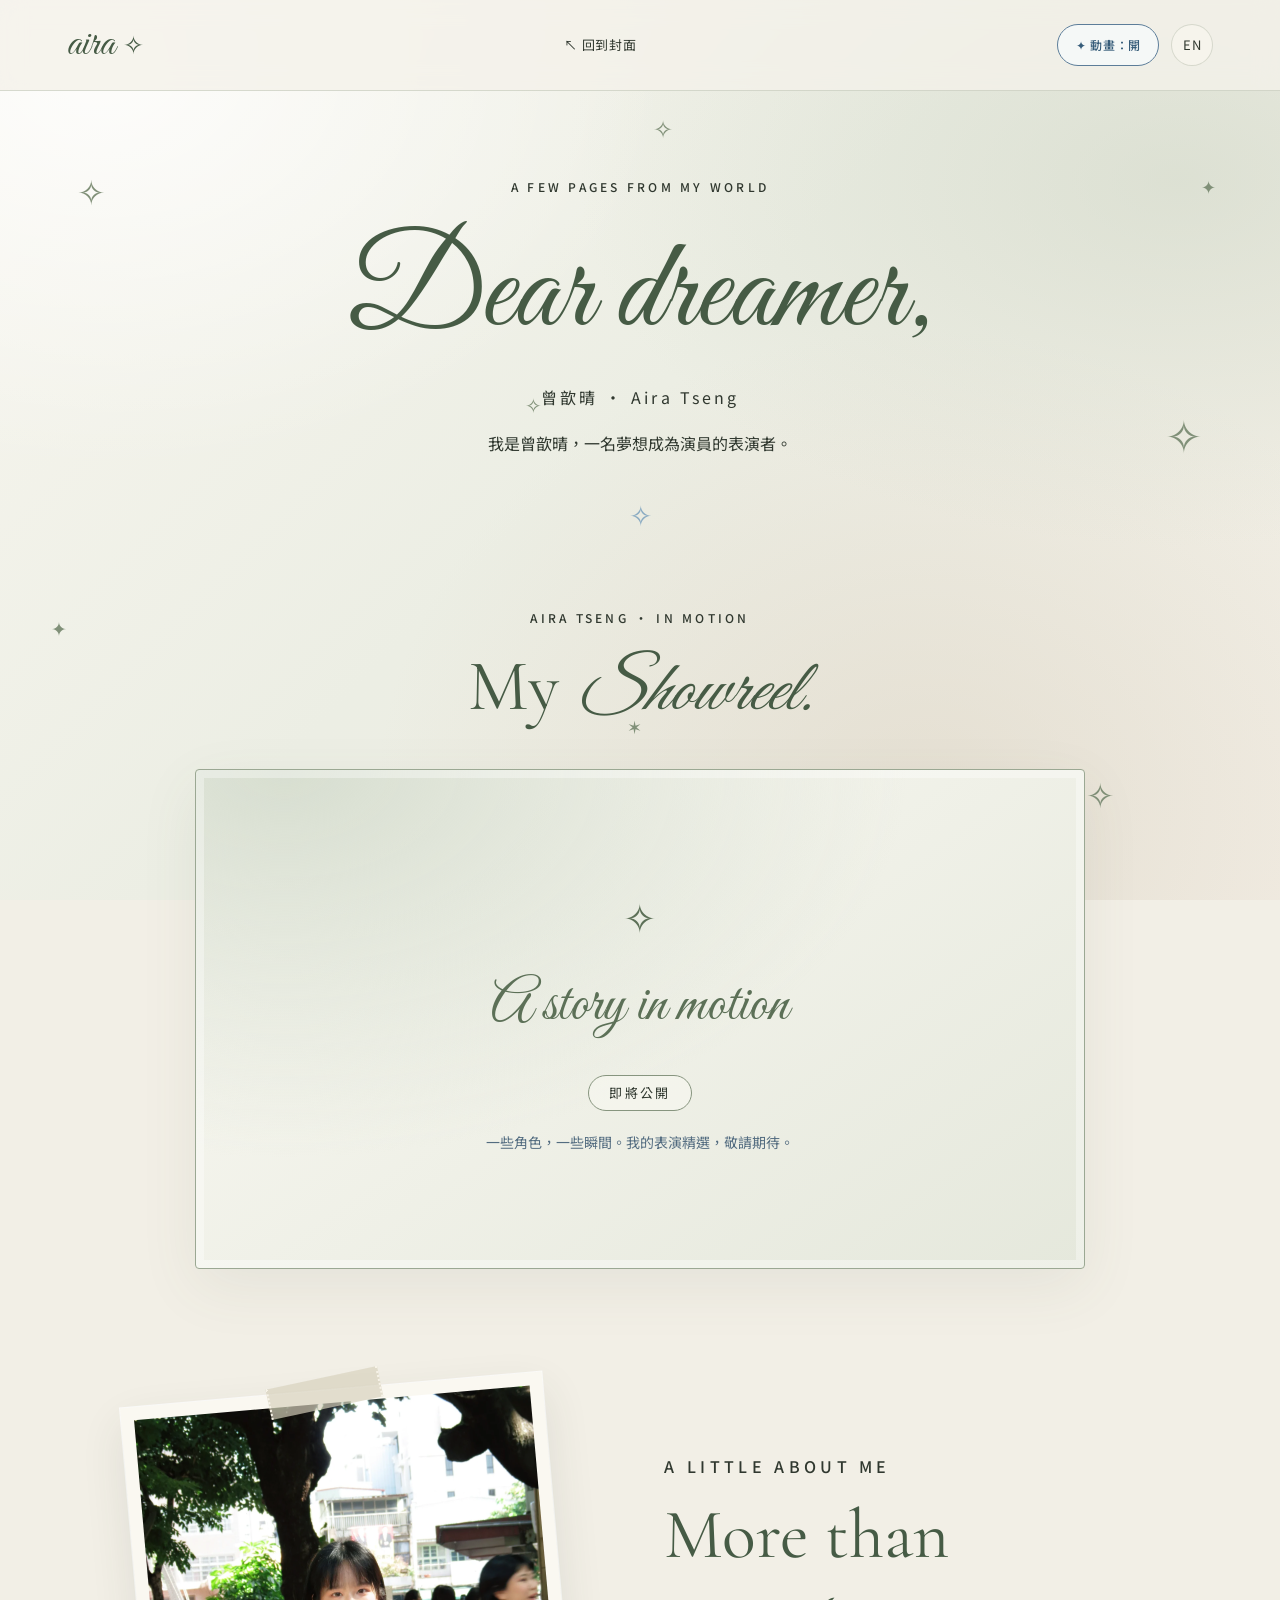
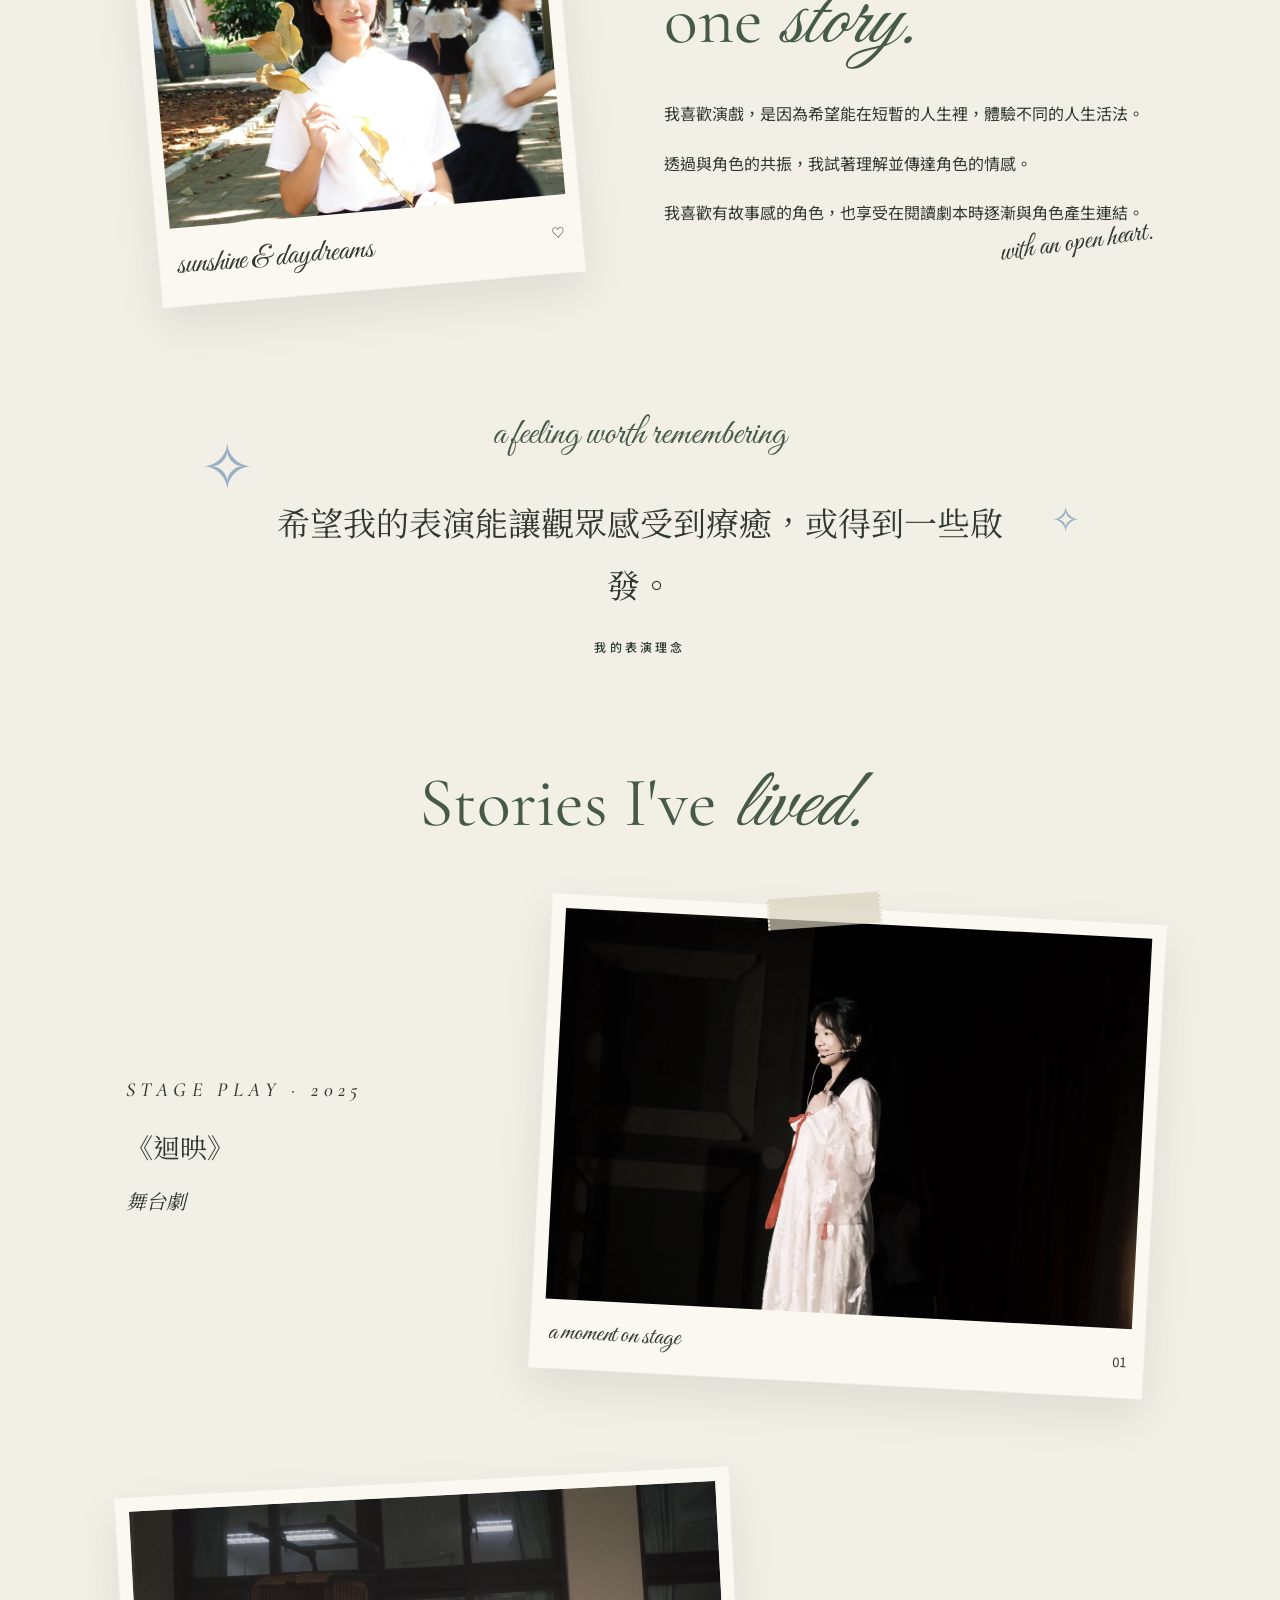
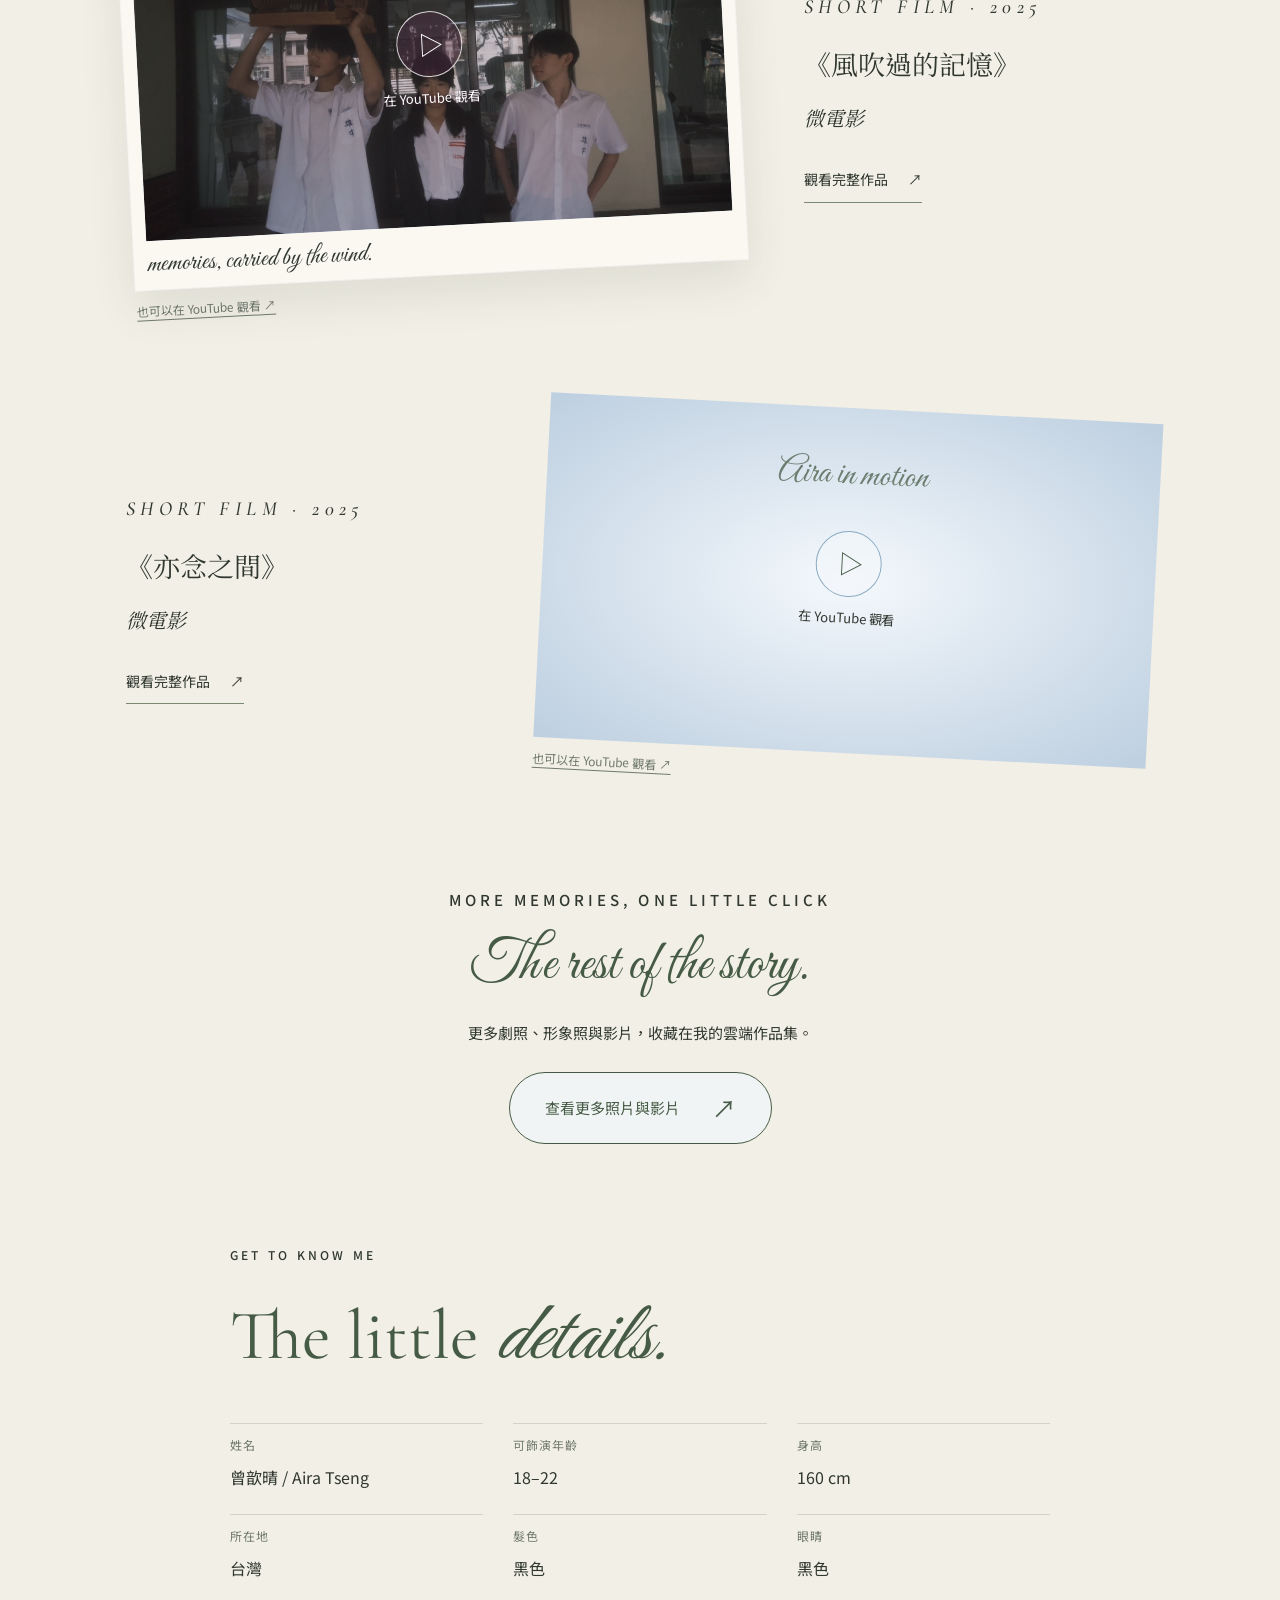
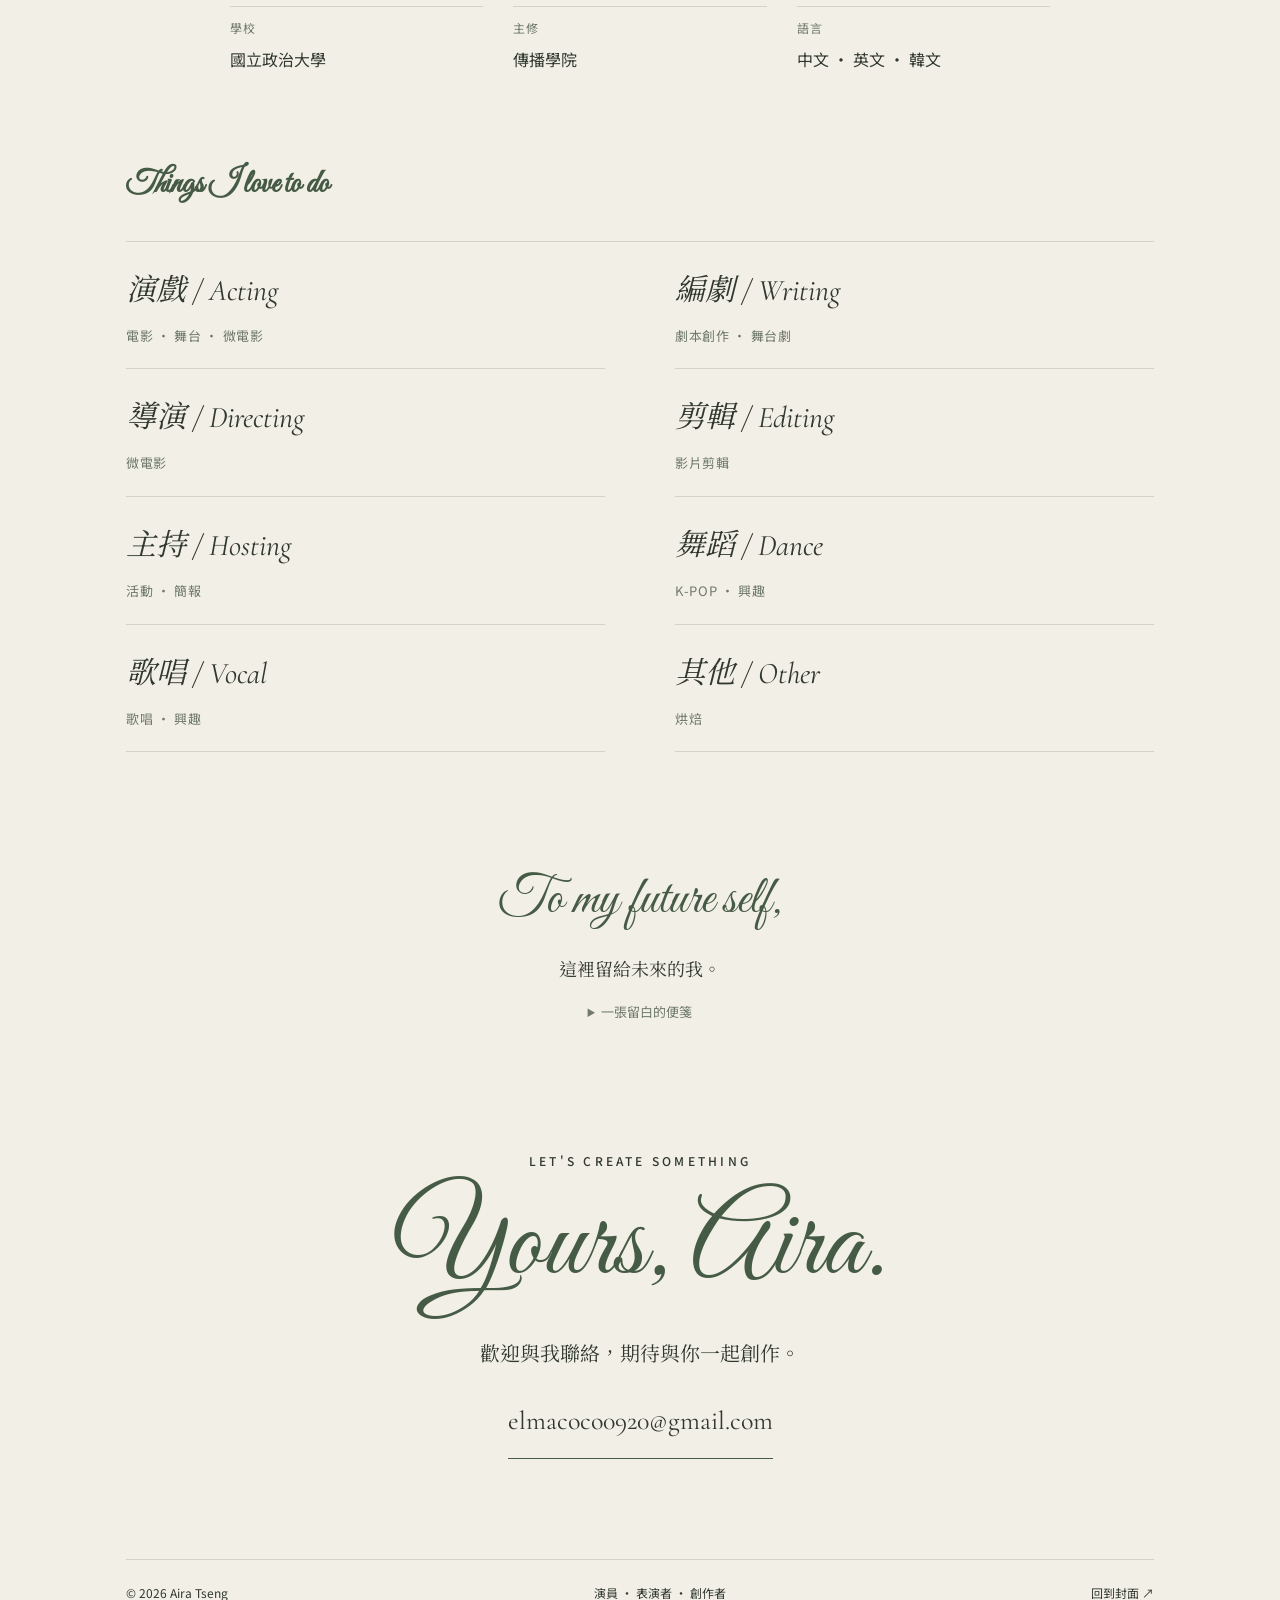
==== commit 9cdd2823: "Load refreshed natural portfolio assets" ====
--- a/portfolio.html
+++ b/portfolio.html
@@ -7,7 +7,7 @@
   <link rel="icon" href="data:image/svg+xml,%3Csvg xmlns='http://www.w3.org/2000/svg' viewBox='0 0 32 32'%3E%3Crect width='32' height='32' rx='16' fill='%23edf3f8'/%3E%3Ctext x='16' y='24' font-size='27' text-anchor='middle' fill='%233b5872'%3E✧%3C/text%3E%3C/svg%3E">
   <link rel="preconnect" href="https://fonts.googleapis.com"><link rel="preconnect" href="https://fonts.gstatic.com" crossorigin>
   <link href="https://fonts.googleapis.com/css2?family=Cormorant+Garamond:ital,wght@0,400;0,500;1,400;1,500&family=Great+Vibes&family=Noto+Sans+TC:wght@400;500&family=Noto+Serif+TC:wght@400;500&display=swap" rel="stylesheet">
-  <link rel="stylesheet" href="style.css?v=6"><script src="site.js?v=4" defer></script>
+  <link rel="stylesheet" href="style.css?v=7"><script src="site.js?v=5" defer></script>
 </head>
 <body class="story-page">
   <a class="skip" href="#main" data-zh="跳至內容" data-en="Skip to content">跳至內容</a>
--- a/style.css
+++ b/style.css
@@ -45,3 +45,67 @@
 .showreel-note{font-size:14px;color:#536c80;margin:18px 0 0;max-width:420px}
 .showreel-screen iframe,.showreel-screen video{display:block;width:100%;height:100%;border:0;aspect-ratio:16/9}
 @media(max-width:700px){body::after{background-image:linear-gradient(#f5f9fc99,#f5f9fc99),url("images/starlight-veil.webp");background-position:center}.showreel{margin-bottom:70px}.showreel h2{margin-bottom:24px}.showreel-screen{aspect-ratio:auto;min-height:235px;padding:24px 20px}.showreel-spark{font-size:26px}.showreel-note{font-size:13px;margin-top:14px}.showreel-script{font-size:37px}}
+
+
+/* =========================================================
+   2026-09 Natural Editorial refresh
+   ========================================================= */
+:root{
+  --pink:#f2efe6;--ink:#30382f;--berry:#465b45;--muted:#6f796c;
+  --line:#65755d38;--paper:#fbfaf4;
+}
+body{background:#f2efe6;color:var(--ink)}
+body::after{
+  background-image:
+    radial-gradient(ellipse at 8% 8%,#ffffffc9,transparent 34%),
+    radial-gradient(ellipse at 92% 20%,#cbd3c280,transparent 36%),
+    radial-gradient(ellipse at 72% 90%,#d9d0bf80,transparent 42%),
+    linear-gradient(135deg,#f8f6ef,#eceee4 48%,#f3eee5);
+}
+.wordmark,.story-copy h2,.flow-heading,.skills-intro,.contact-flow h2,.story-intro h1,.showreel h2{color:var(--berry)}
+.site-header{mix-blend-mode:normal}
+.story-page .site-header{background:#f4f2eacc;border-bottom:1px solid var(--line)}
+.header-actions button{background:#f8f6efb8;border-color:var(--line)}
+.sky span{color:#809078}
+.cover{grid-template-columns:.86fr 1.14fr;gap:1.5rem}
+.cover h1{color:var(--berry)}
+.first-name{font-family:var(--serif);font-style:italic;font-size:clamp(105px,12vw,176px);letter-spacing:-.045em}
+.last-name{font-size:clamp(90px,10vw,148px);color:#2f3c31;margin-left:82px}
+.name-star{color:#75866f}
+.enter-link{border-radius:999px;border-color:var(--berry);color:var(--berry);box-shadow:none;background:#f7f5ee9c}
+.enter-link:hover{background:#465b45;color:#f9f7ef;transform:translateY(-3px)}
+.cover-collage{perspective:1200px}
+.cover-portrait{width:72%;left:10%;top:52px;transform:rotate(-3deg);--angle:-3deg;transition:transform .18s ease-out,filter .35s ease;will-change:transform}
+.cover-portrait:hover{filter:saturate(1.05) contrast(1.02)}
+.folder-back{background:#aab5a0}
+.folder-back:before{background:#aab5a0}
+.behind-note{background:repeating-linear-gradient(#f9f7f0 0 28px,#9aa69045 29px 30px)}
+.chrome-star{color:#c6cdbd;text-shadow:1px 2px 0 #fff,-1px -1px 0 #71806a,4px 5px 5px #53614c2b}
+.love-stamp{border-color:#7c8b73;color:#53634e}
+.polaroid{background:#faf8f1;box-shadow:0 18px 45px #3943351c,0 0 0 1px #ffffffcc}
+.photo-tape:before{background:#d8d2bdad;border-color:#f7f3e8}
+.showreel-screen{border-color:#9ba893;background:radial-gradient(ellipse at 10% 0%,#d7ded0,transparent 55%),linear-gradient(145deg,#faf9f3,#e5e8dc);box-shadow:0 18px 60px #4f604515,inset 0 0 0 8px #ffffff55}
+.showreel-script,.showreel-spark{color:#5c7057}
+.showreel-status{border-color:#87957f;background:#faf9f38c}
+.work-visual,.gallery .polaroid,.story-photo{transition:transform .45s cubic-bezier(.2,.8,.2,1),filter .45s ease,box-shadow .45s ease}
+.work-visual:hover,.gallery .polaroid:hover,.story-photo:hover{transform:translateY(-10px) rotate(0deg) scale(1.015);filter:saturate(1.08);z-index:3}
+.work-visual img,.gallery img{transition:transform .65s cubic-bezier(.2,.8,.2,1),filter .45s ease;filter:saturate(.82)}
+.work-visual:hover img,.gallery .polaroid:hover img{transform:scale(1.035);filter:saturate(1.05)}
+.skills-list{grid-template-columns:repeat(2,1fr);gap:0 70px;border-top:1px solid var(--line)}
+.skills-list div{position:relative;border-top:0;border-bottom:1px solid var(--line);padding:20px 0;transition:padding-left .3s ease,color .3s ease}
+.skills-list div:after{content:'↗';position:absolute;right:4px;top:20px;opacity:0;transform:translate(-8px,4px);transition:.3s ease}
+.skills-list div:hover{padding-left:14px;color:var(--berry)}
+.skills-list div:hover:after{opacity:.65;transform:translate(0,4px)}
+.skills-list h3{font-size:30px;font-style:italic}
+.skills-list p{font-family:var(--body);letter-spacing:.05em}
+.text-link{border-color:#7b8a73}.text-link:hover{color:#40563e}
+.email{border-color:var(--berry)}
+@media (hover:hover) and (pointer:fine){
+  .cover-collage{transition:transform .18s ease-out;will-change:transform}
+}
+@media(max-width:700px){
+  body::after{background-image:linear-gradient(#f7f5efcc,#eef0e8dd)}
+  .cover{display:flex}.cover-collage{perspective:none}
+  .first-name{font-size:112px}.last-name{font-size:91px;margin-left:62px}
+  .skills-list{grid-template-columns:1fr}
+}
